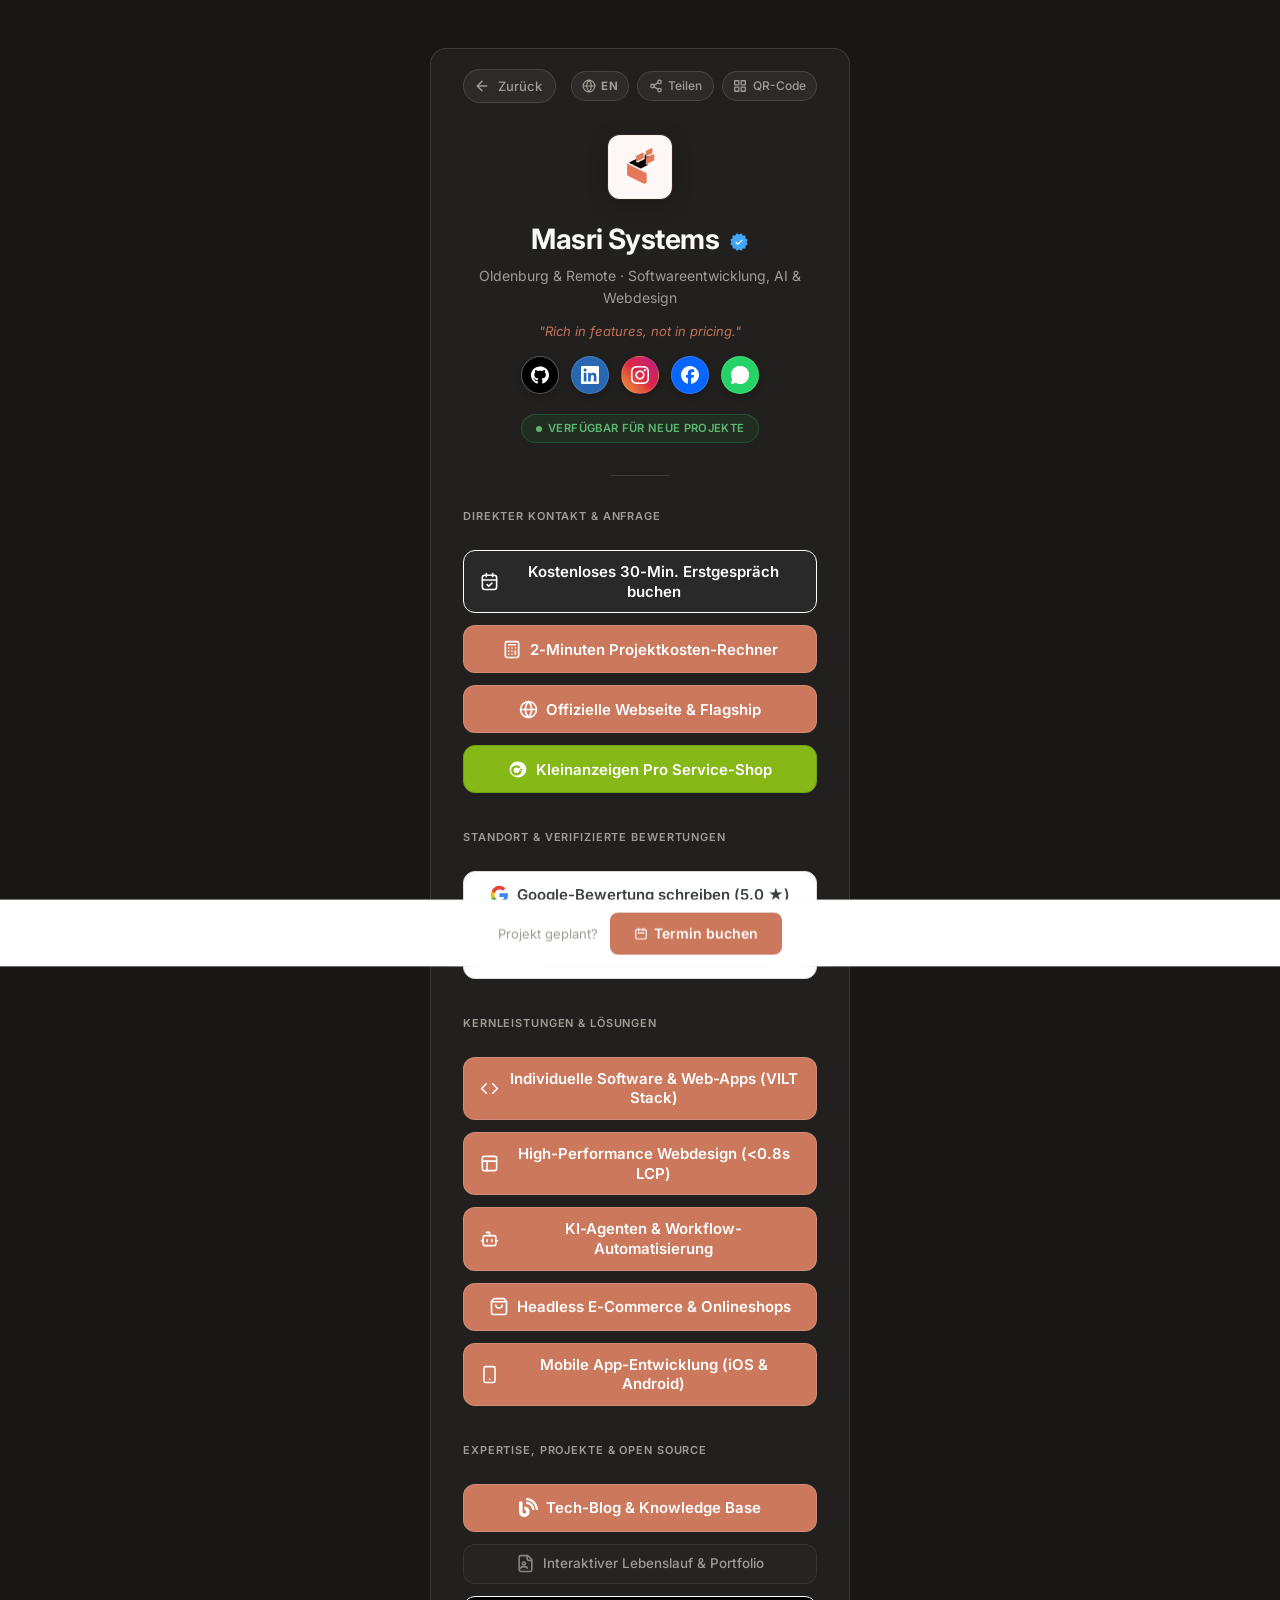
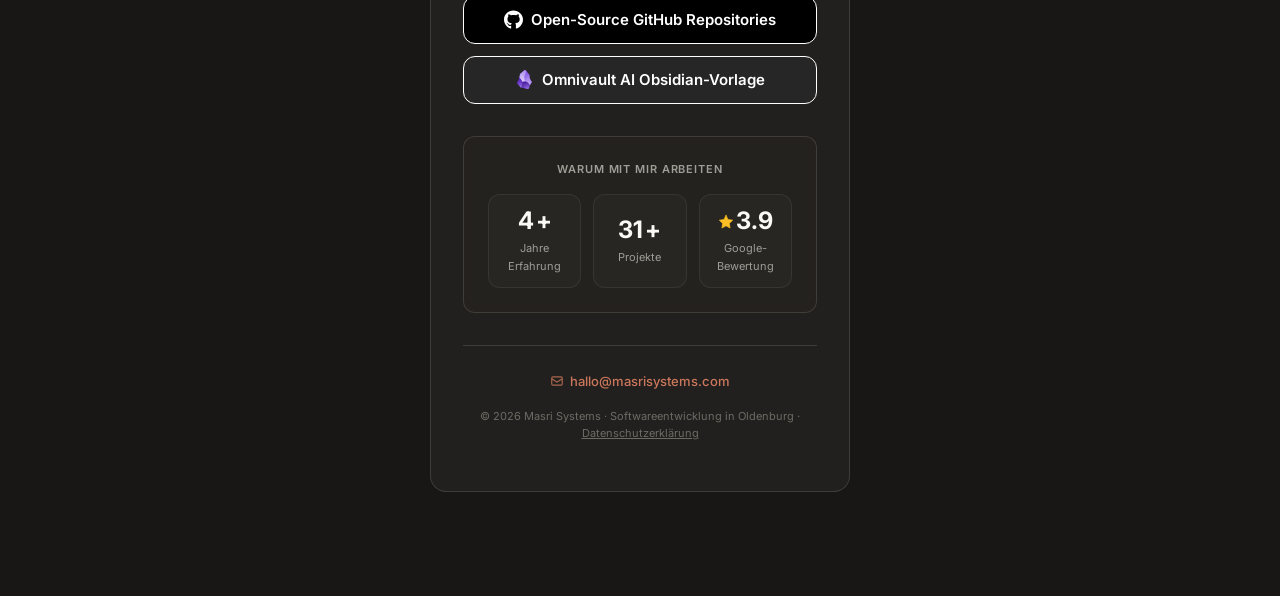
==== hub.html @ f78e0b45 "feat: localize to German for job fair audience with DE/EN toggle and user verified badge" ====
<!doctype html>
<html lang="de">
  <head>
    <!-- Core Meta -->
    <meta charset="utf-8" />
    <meta name="viewport" content="width=device-width, initial-scale=1" />
    <meta name="referrer" content="strict-origin-when-cross-origin" />
    <meta name="format-detection" content="telephone=no" />

    <!-- SEO -->
    <title>Masri Systems — Links Hub | Softwareentwicklung, AI & Webdesign Oldenburg</title>
    <meta
      name="description"
      content="Offizieller Links-Hub von Masri Systems. Softwareentwicklung, Webdesign, AI-Workflows, Google Reviews, Maps-Navigation und Terminbuchung direkt aus Oldenburg."
    />
    <meta
      name="keywords"
      content="Masri Systems, Links Hub, Softwareentwicklung Oldenburg, Webdesign Oldenburg, AI Agenten, VILT Stack, Google Reviews, Termin buchen, Mohamad Masri"
    />
    <meta name="author" content="Mohamad Masri" />
    <meta name="robots" content="index, follow" />
    <link rel="canonical" href="https://links.masrisystems.com/hub.html" />

    <!-- Open Graph / Facebook -->
    <meta property="og:type" content="website" />
    <meta property="og:site_name" content="Masri Systems" />
    <meta property="og:title" content="Masri Systems — Links Hub" />
    <meta
      property="og:description"
      content="Offizieller Links-Hub von Masri Systems. Softwareentwicklung, AI-Workflows, Google Reviews und Terminbuchung."
    />
    <meta property="og:url" content="https://links.masrisystems.com/hub.html" />
    <meta property="og:image" content="https://pub-342a3c651bc946c795585c46f7161a33.r2.dev/images/newLogo/masrisystems-logo-light-512x512-no-bg.png" />
    <meta property="og:locale" content="de_DE" />

    <!-- Twitter Card -->
    <meta name="twitter:card" content="summary" />
    <meta name="twitter:title" content="Masri Systems — Links Hub" />
    <meta
      name="twitter:description"
      content="Offizieller Links-Hub von Masri Systems. Softwareentwicklung, AI & Webdesign."
    />
    <meta name="twitter:image" content="https://pub-342a3c651bc946c795585c46f7161a33.r2.dev/images/newLogo/masrisystems-logo-light-512x512-no-bg.png" />

    <!-- Geo Meta (Local SEO for Oldenburg) -->
    <meta name="geo.region" content="DE-NI" />
    <meta name="geo.placename" content="Oldenburg, Deutschland" />
    <meta name="geo.position" content="53.1400587;8.1880684" />
    <meta name="ICBM" content="53.1400587, 8.1880684" />

    <!-- Favicon — SVG primary (modern browsers), PNG fallback with cache-bust -->
    <link rel="icon" type="image/svg+xml" href="images/masrisystems-logo-light.svg" />
    <link rel="icon" type="image/png" sizes="128x128" href="images/avatar.png?v=4" />
    <link rel="shortcut icon" href="images/avatar.png?v=4" />
    <link rel="apple-touch-icon" href="images/avatar@2x.png?v=4" />

    <!-- Preconnect -->
    <link rel="preconnect" href="https://fonts.bunny.net" crossorigin />
    <link rel="preconnect" href="https://masri.uber.space" crossorigin />

    <!-- Fonts — Inter from bunny.net -->
    <link
      rel="preload"
      as="style"
      href="https://fonts.bunny.net/css?family=inter:400,500,600,700"
    />
    <link href="https://fonts.bunny.net/css?family=inter:400,500,600,700" rel="stylesheet" />

    <!-- Stylesheets -->
    <link rel="stylesheet" href="css/reset.css" />
    <link rel="stylesheet" href="css/style.css?v=17" />
    <link rel="stylesheet" href="css/brands.css?v=4" />

    <!-- FOUC Prevention -->
    <style>
      html {
        background-color: #181715;
      }
    </style>

    <!-- Structured Data — LocalBusiness & Person -->
    <script type="application/ld+json">
      {
        "@context": "https://schema.org",
        "@type": "LocalBusiness",
        "name": "Masri Systems",
        "image": "https://pub-342a3c651bc946c795585c46f7161a33.r2.dev/images/newLogo/masrisystems-logo-light-512x512-no-bg.png",
        "logo": "https://pub-342a3c651bc946c795585c46f7161a33.r2.dev/images/newLogo/masrisystems-logo-light-512x512-no-bg.png",
        "url": "https://links.masrisystems.com/hub.html",
        "telephone": "+4917631579669",
        "email": "hallo@masrisystems.com",
        "priceRange": "€89 - €6.400",
        "address": {
          "@type": "PostalAddress",
          "streetAddress": "Nettelbeckstraße",
          "postalCode": "26131",
          "addressLocality": "Oldenburg",
          "addressRegion": "Niedersachsen",
          "addressCountry": "DE"
        },
        "geo": {
          "@type": "GeoCoordinates",
          "latitude": 53.1400587,
          "longitude": 8.1880684
        },
        "sameAs": [
          "https://masrisystems.com",
          "https://github.com/masrisystems",
          "https://www.linkedin.com/company/masri-systems",
          "https://www.instagram.com/masrisystems/",
          "https://www.facebook.com/profile.php?id=61582289406696",
          "https://www.kleinanzeigen.de/pro/masrisystems",
          "https://g.page/r/CQl3_s6R1DkiEAE/review",
          "https://www.google.com/maps?cid=2466235993670186761"
        ]
      }
    </script>
  </head>

  <body>
    <!-- Skip Link (Accessibility) -->
    <a href="#links" class="skip-link">Skip to links</a>

    <main class="page" id="page" role="main">
      <div class="card" id="card">
        <!-- Top Utility Bar (Back & Actions) -->
        <div class="card-top-bar card-top-bar-hub">
          <a href="./" class="top-bar-back-btn" id="backBtn" aria-label="Zurück zur vorherigen Seite / Go back to previous page">
            <svg width="16" height="16" viewBox="0 0 24 24" fill="none" stroke="currentColor" stroke-width="2.2" stroke-linecap="round" stroke-linejoin="round" aria-hidden="true">
              <line x1="19" y1="12" x2="5" y2="12"></line>
              <polyline points="12 19 5 12 12 5"></polyline>
            </svg>
            <span id="topBarBackText">Zurück</span>
          </a>
          <div class="top-bar-actions">
            <button type="button" class="top-bar-btn lang-toggle-btn" id="langToggle" data-action="toggle-lang" aria-label="Zu Englisch wechseln / Switch to English">
              <svg width="14" height="14" viewBox="0 0 24 24" fill="none" stroke="currentColor" stroke-width="2" stroke-linecap="round" stroke-linejoin="round" aria-hidden="true"><circle cx="12" cy="12" r="10"></circle><line x1="2" y1="12" x2="22" y2="12"></line><path d="M12 2a15.3 15.3 0 0 1 4 10 15.3 15.3 0 0 1-4 10 15.3 15.3 0 0 1-4-10 15.3 15.3 0 0 1 4-10z"></path></svg>
              <span class="lang-indicator" id="langIndicator">EN</span>
            </button>
            <button type="button" class="top-bar-btn" data-action="share-profile" aria-label="Diesen Hub teilen">
              <svg width="14" height="14" viewBox="0 0 24 24" fill="none" stroke="currentColor" stroke-width="2.2" stroke-linecap="round" stroke-linejoin="round" aria-hidden="true"><circle cx="18" cy="5" r="3"></circle><circle cx="6" cy="12" r="3"></circle><circle cx="18" cy="19" r="3"></circle><line x1="8.59" y1="13.51" x2="15.42" y2="17.49"></line><line x1="15.41" y1="6.51" x2="8.59" y2="10.49"></line></svg>
              <span id="topBarShareText">Teilen</span>
            </button>
            <button type="button" class="top-bar-btn" data-action="open-qr-modal" aria-label="QR-Code-Modal öffnen">
              <svg width="14" height="14" viewBox="0 0 24 24" fill="none" stroke="currentColor" stroke-width="2.2" stroke-linecap="round" stroke-linejoin="round" aria-hidden="true"><rect x="3" y="3" width="7" height="7"></rect><rect x="14" y="3" width="7" height="7"></rect><rect x="14" y="14" width="7" height="7"></rect><rect x="3" y="14" width="7" height="7"></rect></svg>
              <span id="topBarQrText">QR-Code</span>
            </button>
          </div>
        </div>

        <header class="profile">
          <a
            href="https://masrisystems.com/"
            target="_blank"
            rel="noopener"
            class="logo"
            aria-label="Visit Masri Systems website"
          >
            <img
              src="images/masrisystems-logo-light.webp"
              alt="Masri Systems Logo"
              width="44"
              height="44"
              loading="eager"
            />
          </a>
          <h1 class="focus-in-expand">
            Masri Systems
            <svg class="verified-icon" width="20" height="20" viewBox="0 0 48 48" aria-label="Verifiziert" role="img">
              <polygon fill="#42a5f5" points="29.62,3 33.053,8.308 39.367,8.624 39.686,14.937 44.997,18.367 42.116,23.995 45,29.62 39.692,33.053 39.376,39.367 33.063,39.686 29.633,44.997 24.005,42.116 18.38,45 14.947,39.692 8.633,39.376 8.314,33.063 3.003,29.633 5.884,24.005 3,18.38 8.308,14.947 8.624,8.633 14.937,8.314 18.367,3.003 23.995,5.884"></polygon>
              <polygon fill="#fff" points="21.396,31.255 14.899,24.76 17.021,22.639 21.428,27.046 30.996,17.772 33.084,19.926"></polygon>
            </svg>
          </h1>
          <p class="subtitle">Oldenburg &amp; Remote · Softwareentwicklung, AI &amp; Webdesign</p>
          <p class="tagline">"Rich in features, not in pricing."</p>

          <div class="social-quick-links" aria-label="Quick Social Links">
            <a href="https://github.com/masrisystems" target="_blank" rel="noopener" class="social-quick-link quick-github" aria-label="GitHub Profile">
              <img src="images/icons/github.svg" alt="GitHub" width="18" height="18" />
            </a>
            <a href="https://www.linkedin.com/company/masri-systems" target="_blank" rel="noopener" class="social-quick-link quick-linkedin" aria-label="LinkedIn Company Page">
              <img src="images/icons/linkedin.svg" alt="LinkedIn" width="18" height="18" />
            </a>
            <a href="https://www.instagram.com/masrisystems/" target="_blank" rel="noopener" class="social-quick-link quick-instagram" aria-label="Instagram Profile">
              <img src="images/icons/instagram.svg" alt="Instagram" width="18" height="18" />
            </a>
            <a href="https://www.facebook.com/profile.php?id=61582289406696" target="_blank" rel="noopener" class="social-quick-link quick-facebook" aria-label="Facebook Page">
              <img src="images/icons/facebook.svg" alt="Facebook" width="18" height="18" />
            </a>
            <a href="https://wa.me/4917631579669" target="_blank" rel="noopener" class="social-quick-link quick-whatsapp" aria-label="WhatsApp Chat">
              <img src="images/icons/whatsapp.svg" alt="WhatsApp" width="18" height="18" />
            </a>
          </div>

          <div class="availability-badge" id="availabilityBadge" aria-label="Verfügbar für neue Projekte">
            <span class="pulse-dot" aria-hidden="true"></span>
            Verfügbar für neue Projekte
          </div>

        </header>

        <hr class="divider" aria-hidden="true" />

        <nav
          class="button-stack"
          id="links"
          role="navigation"
          aria-label="Social and business links"
        >
          <!-- Section 1 -->
          <span class="section-label" aria-hidden="true">High-Impact Conversion</span>
          <a
            class="button button-cal"
            href="https://cal.com/masrisystems-f7j951/30min?duration=30"
            target="_blank"
            rel="noopener"
            role="button"
            aria-label="Book a Free 30-Minute Discovery Call"
          >
            <img class="icon" aria-hidden="true" src="images/icons/calendar.svg" alt="" width="19" height="19" />Book a Free 30-Min Discovery Call
          </a>
          <a
            class="button button-default"
            href="https://masrisystems.com/pricing"
            target="_blank"
            rel="noopener"
            role="button"
            aria-label="Instant Project Cost Estimator"
          >
            <img class="icon" aria-hidden="true" src="images/icons/calculator.svg" alt="" width="19" height="19" />2-Minute Project Cost Estimator
          </a>
          <a
            class="button button-default"
            href="https://masrisystems.com/"
            target="_blank"
            rel="noopener"
            role="button"
            aria-label="Visit Masri Systems Official Website"
          >
            <img class="icon" aria-hidden="true" src="images/icons/globe.svg" alt="" width="19" height="19" />Official Website &amp; Flagship
          </a>
          <a
            class="button button-kleinanzeigen"
            href="https://www.kleinanzeigen.de/pro/masrisystems"
            target="_blank"
            rel="noopener"
            role="button"
            aria-label="Kleinanzeigen Pro Service-Shop"
          >
            <img class="icon" aria-hidden="true" src="images/icons/kleinanzeigen.svg" alt="" width="19" height="19" />Kleinanzeigen Pro Service-Shop
          </a>

          <div class="button-group-separator"></div>

          <!-- Section 2 -->
          <span class="section-label" aria-hidden="true">Local Presence &amp; Verified Reviews</span>
          <a
            class="button button-google"
            href="https://g.page/r/CQl3_s6R1DkiEAE/review"
            target="_blank"
            rel="noopener"
            role="button"
            aria-label="Leave a 5.0 Star Google Review"
          >
            <img class="icon" aria-hidden="true" src="images/icons/google.svg" alt="" width="19" height="19" />Leave a Google Review (5.0)
          </a>
          <a
            class="button button-google"
            href="https://www.google.com/maps?cid=2466235993670186761"
            target="_blank"
            rel="noopener"
            role="button"
            aria-label="Find Masri Systems on Google Maps"
          >
            <img class="icon" aria-hidden="true" src="images/icons/generic-map.svg" alt="" width="19" height="19" />Find Us on Google Maps
          </a>

          <div class="button-group-separator"></div>

          <!-- Section 3 -->
          <span class="section-label" aria-hidden="true">Core Services &amp; Solutions</span>
          <a
            class="button button-default"
            href="https://masrisystems.com/services/software-development"
            target="_blank"
            rel="noopener"
            role="button"
            aria-label="Custom Software & Web Application Development"
          >
            <img class="icon" aria-hidden="true" src="images/icons/code.svg" alt="" width="19" height="19" />Custom Software &amp; Web Apps (VILT)
          </a>
          <a
            class="button button-default"
            href="https://masrisystems.com/services/website-design"
            target="_blank"
            rel="noopener"
            role="button"
            aria-label="Modern High-Performance Webdesign"
          >
            <img class="icon" aria-hidden="true" src="images/icons/layout.svg" alt="" width="19" height="19" />High-Performance Webdesign (&lt;0.8s LCP)
          </a>
          <a
            class="button button-default"
            href="https://masrisystems.com/automation"
            target="_blank"
            rel="noopener"
            role="button"
            aria-label="AI Agents and Workflow Automation"
          >
            <img class="icon" aria-hidden="true" src="images/icons/bot.svg" alt="" width="19" height="19" />AI Agents &amp; Workflow Automation
          </a>
          <a
            class="button button-default"
            href="https://masrisystems.com/services/ecommerce-development"
            target="_blank"
            rel="noopener"
            role="button"
            aria-label="Headless E-Commerce & Online Shops"
          >
            <img class="icon" aria-hidden="true" src="images/icons/shopping-bag.svg" alt="" width="19" height="19" />Headless E-Commerce &amp; Online Stores
          </a>
          <a
            class="button button-default"
            href="https://masrisystems.com/services/mobile-applications"
            target="_blank"
            rel="noopener"
            role="button"
            aria-label="Mobile App Development for iOS and Android"
          >
            <img class="icon" aria-hidden="true" src="images/icons/smartphone.svg" alt="" width="19" height="19" />Mobile App Development (iOS &amp; Android)
          </a>

          <div class="button-group-separator"></div>

          <!-- Section 4 -->
          <span class="section-label" aria-hidden="true">Authority &amp; Engineering Footprint</span>
          <a
            class="button button-default"
            href="https://masrisystems.com/brain"
            target="_blank"
            rel="noopener"
            role="button"
            aria-label="Tech Blog and Knowledge Brain"
          >
            <img class="icon" aria-hidden="true" src="images/icons/blog.svg" alt="" width="19" height="19" />Tech Blog &amp; Brain Vault
          </a>
          <a
            class="button button-resume"
            href="https://resume.masrisystems.com/"
            target="_blank"
            rel="noopener"
            role="button"
            aria-label="Founder Interactive Resume"
          >
            <img class="icon" aria-hidden="true" src="images/icons/resume.svg" alt="" width="19" height="19" />Founder Resume &amp; Portfolio
          </a>
          <a
            class="button button-github"
            href="https://github.com/masrisystems"
            target="_blank"
            rel="noopener"
            role="button"
            aria-label="Open Source Repositories on GitHub"
          >
            <img class="icon" aria-hidden="true" src="images/icons/github.svg" alt="" width="19" height="19" />Open Source GitHub Repositories
          </a>
          <a
            class="button button-obsidian"
            href="https://omnivault.masrisystems.com/"
            target="_blank"
            rel="noopener"
            role="button"
            aria-label="Omnivault AI Obsidian Template"
          >
            <img class="icon" aria-hidden="true" src="images/icons/obsidian.svg" alt="" width="19" height="19" />Omnivault AI Obsidian Template
          </a>
        </nav>

        <section class="trust-section" aria-label="Experience highlights">
          <h2 class="trust-title" id="trustTitle">Warum mit mir arbeiten</h2>
          <div class="trust-stats">
            <a href="https://resume.masrisystems.com/" target="_blank" rel="noopener" class="trust-stat" aria-label="5+ Jahre Erfahrung — View Resume">
              <span class="stat-value"><span class="counter" data-target="5">5</span>+</span>
              <span class="stat-label" id="statYearsLabel">Jahre Erfahrung</span>
            </a>
            <a href="https://masrisystems.com/brain/projects/" target="_blank" rel="noopener" class="trust-stat" aria-label="40+ Projekte — View Projects">
              <span class="stat-value"><span class="counter" data-target="40">40</span>+</span>
              <span class="stat-label" id="statProjectsLabel">Projekte</span>
            </a>
            <a href="https://g.page/r/CQl3_s6R1DkiEAE/review" target="_blank" rel="noopener" class="trust-stat" aria-label="Google Rating 5.0 — Leave a Review on Google Maps">
              <span class="stat-value">
                <svg class="star-icon" width="16" height="16" viewBox="0 0 24 24" fill="#fbbf24" stroke="#fbbf24" stroke-width="1" stroke-linecap="round" stroke-linejoin="round" aria-hidden="true"><polygon points="12 2 15.09 8.26 22 9.27 17 14.14 18.18 21.02 12 17.77 5.82 21.02 7 14.14 2 9.27 8.91 8.26 12 2"></polygon></svg>
                <span class="counter" data-target="5.0" data-decimals="1">5.0</span>
              </span>
              <span class="stat-label" id="statRatingLabel">Google-Bewertung</span>
            </a>
          </div>
        </section>

        <footer class="footer" role="contentinfo">
          <a
            href="mailto:hallo@masrisystems.com"
            class="email-link"
            aria-label="Send email to hallo@masrisystems.com"
          >
            <svg
              class="email-icon"
              fill="none"
              stroke="currentColor"
              viewBox="0 0 24 24"
              xmlns="http://www.w3.org/2000/svg"
              aria-hidden="true"
            >
              <path
                stroke-linecap="round"
                stroke-linejoin="round"
                stroke-width="2"
                d="M3 8l7.89 5.26a2 2 0 002.22 0L21 8M5 19h14a2 2 0 002-2V7a2 2 0 00-2-2H5a2 2 0 00-2 2v10a2 2 0 002 2z"
              />
            </svg>
            hallo@masrisystems.com
          </a>
          <p class="copyright" id="footerCopyright">
            © 2026 Masri Systems · Softwareentwicklung in Oldenburg ·
            <a href="https://masrisystems.com/privacy-policy" target="_blank" rel="noopener" style="color: inherit; text-decoration: underline"
              >Datenschutzerklärung</a
            >
          </p>
        </footer>
      </div>
    </main>

    <!-- Sticky CTA Bar -->
    <div class="sticky-cta" id="stickyCta" role="complementary" aria-label="Quick actions">
      <span class="sticky-cta-text" id="stickyCtaText">Projekt geplant?</span>
      <a
        href="https://cal.com/masrisystems-f7j951/30min?duration=30"
        target="_blank"
        rel="noopener"
        class="sticky-cta-button heartbeat"
        id="stickyCtaBtn"
      >
        <svg
          width="14"
          height="14"
          fill="none"
          stroke="currentColor"
          viewBox="0 0 24 24"
          aria-hidden="true"
        >
          <path
            stroke-linecap="round"
            stroke-linejoin="round"
            stroke-width="2"
            d="M8 7V3m8 4V3m-9 8h10M5 21h14a2 2 0 002-2V7a2 2 0 00-2-2H5a2 2 0 00-2 2v12a2 2 0 002 2z"
          />
        </svg>
        <span id="stickyCtaBtnText">Termin buchen</span>
      </a>
    </div>

    <!-- Toast Notification -->
    <div class="share-toast" id="shareToast" role="status" aria-live="polite"></div>

    <!-- QR Full-screen Modal Backdrop -->
    <div class="qr-modal-backdrop" id="qrModalBackdrop" role="dialog" aria-modal="true" aria-labelledby="qrModalTitle" tabindex="-1">
      <div class="qr-modal">
        <button type="button" class="qr-modal-close" data-action="close-qr-modal" id="qrModalCloseBtn" aria-label="QR-Modal schließen">
          <svg width="18" height="18" viewBox="0 0 24 24" fill="none" stroke="currentColor" stroke-width="2.2" stroke-linecap="round" stroke-linejoin="round" aria-hidden="true">
            <line x1="18" y1="6" x2="6" y2="18"></line><line x1="6" y1="6" x2="18" y2="18"></line>
          </svg>
        </button>
        <h2 class="qr-modal-title" id="qrModalTitle">Scannen zum Vernetzen</h2>
        <p class="qr-modal-subtitle" id="qrModalSubtitle">Kamera auf den QR-Code richten, um Masri Systems Hub direkt zu öffnen</p>
        <div class="qr-modal-frame">
          <img src="images/qr-code-hub.png?v=3" alt="Masri Systems Hub QR Code" width="220" height="220" />
        </div>
        <div class="qr-modal-actions">
          <button type="button" class="button-action button-share-main" data-action="share-profile" aria-label="Share via native share sheet">
            <svg class="action-icon" width="16" height="16" viewBox="0 0 24 24" fill="none" stroke="currentColor" stroke-width="2.2" stroke-linecap="round" stroke-linejoin="round" aria-hidden="true">
              <circle cx="18" cy="5" r="3"></circle><circle cx="6" cy="12" r="3"></circle><circle cx="18" cy="19" r="3"></circle><line x1="8.59" y1="13.51" x2="15.42" y2="17.49"></line><line x1="15.41" y1="6.51" x2="8.59" y2="10.49"></line>
            </svg>
            <span id="qrShareMainText">Teilen via AirDrop, Quick Share, WhatsApp...</span>
          </button>
          <a href="images/qr-code-hub.png" download="masrisystems-hub-qr.png" class="button-action button-qr-expand" aria-label="Download QR code image">
            <svg class="action-icon" width="16" height="16" viewBox="0 0 24 24" fill="none" stroke="currentColor" stroke-width="2.2" stroke-linecap="round" stroke-linejoin="round" aria-hidden="true">
              <path d="M21 15v4a2 2 0 0 1-2 2H5a2 2 0 0 1-2-2v-4"></path><polyline points="7 10 12 15 17 10"></polyline><line x1="12" y1="15" x2="12" y2="3"></line>
            </svg>
            <span id="qrDownloadText">QR-Code herunterladen</span>
          </a>
          <button type="button" class="button-action button-qr-expand" data-action="copy-link" aria-label="Copy page link to clipboard">
            <svg class="action-icon" width="16" height="16" viewBox="0 0 24 24" fill="none" stroke="currentColor" stroke-width="2.2" stroke-linecap="round" stroke-linejoin="round" aria-hidden="true">
              <rect x="9" y="9" width="13" height="13" rx="2" ry="2"></rect><path d="M5 15H4a2 2 0 0 1-2-2V4a2 2 0 0 1 2-2h9a2 2 0 0 1 2 2v1"></path>
            </svg>
            <span id="qrCopyLinkText">Link kopieren</span>
          </button>
        </div>
      </div>
    </div>

    <script>
      const I18N = {
        de: {
          langCode: "de",
          nextLang: "en",
          back: "Zurück",
          backAria: "Zurück zur vorherigen Seite / Go back to previous page",
          toggleLabel: "Zu Englisch wechseln / Switch to English",
          toggleText: "EN",
          share: "Teilen",
          shareProfileAria: "Diesen Hub teilen",
          qrCode: "QR-Code",
          qrModalAria: "QR-Code-Modal öffnen",
          verified: "Verifiziert",
          available: "Verfügbar für neue Projekte",
          whyWork: "Warum mit mir arbeiten",
          yearsExp: "Jahre Erfahrung",
          projects: "Projekte",
          googleRating: "Google-Bewertung",
          softwareInOldenburg: "Softwareentwicklung in Oldenburg",
          privacyPolicy: "Datenschutzerklärung",
          stickyText: "Projekt geplant?",
          stickyBtn: "Termin buchen",
          qrModalCloseAria: "QR-Modal schließen",
          qrModalTitle: "Scannen zum Vernetzen",
          qrModalSubtitle: "Kamera auf den QR-Code richten, um Masri Systems Hub direkt zu öffnen",
          qrShareMain: "Teilen via AirDrop, Quick Share, WhatsApp...",
          qrDownload: "QR-Code herunterladen",
          qrCopyLink: "Link kopieren",
          linkCopied: "Link in die Zwischenablage kopiert!",
          shareTitle: "Masri Systems — Links Hub",
          shareText: "Masri Systems — Links Hub | Softwareentwicklung, AI & Webdesign Oldenburg:\n"
        },
        en: {
          langCode: "en",
          nextLang: "de",
          back: "Back",
          backAria: "Go back to previous page",
          toggleLabel: "Auf Deutsch umschalten / Switch to German",
          toggleText: "DE",
          share: "Share",
          shareProfileAria: "Share this hub page",
          qrCode: "QR Code",
          qrModalAria: "Open QR code modal",
          verified: "Verified",
          available: "Available for Projects",
          whyWork: "Why work with me",
          yearsExp: "Years Experience",
          projects: "Projects",
          googleRating: "Google Rating",
          softwareInOldenburg: "Software engineering in Oldenburg",
          privacyPolicy: "Privacy Policy",
          stickyText: "Let's work together",
          stickyBtn: "Book a Call",
          qrModalCloseAria: "Close QR modal",
          qrModalTitle: "Scan to Connect",
          qrModalSubtitle: "Point your phone camera to open Masri Systems Hub instantly",
          qrShareMain: "Share via AirDrop, Quick Share, WhatsApp...",
          qrDownload: "Save QR Image",
          qrCopyLink: "Copy Link",
          linkCopied: "Link copied to clipboard!",
          shareTitle: "Masri Systems — Links Hub",
          shareText: "Masri Systems — Links Hub | Software development, AI & Web design Oldenburg:\n"
        }
      }

      function getInitialLanguage() {
        const urlParam = new URLSearchParams(window.location.search).get("lang")
        if (urlParam === "en" || urlParam === "de") {
          return urlParam
        }
        try {
          const stored = localStorage.getItem("links_lang")
          if (stored === "en" || stored === "de") {
            return stored
          }
        } catch (e) {}
        return "de" // Default German for German job fair & local audience
      }

      let currentLang = getInitialLanguage()
      let cachedProfile = null

      function updateStaticTexts() {
        const t = I18N[currentLang] || I18N.de
        document.documentElement.lang = currentLang

        const backText = document.getElementById("topBarBackText")
        if (backText) backText.textContent = t.back

        const backBtn = document.getElementById("backBtn")
        if (backBtn) {
          backBtn.setAttribute("aria-label", t.backAria)
          backBtn.setAttribute("href", currentLang === "en" ? "./?lang=en" : "./")
        }

        const langIndicator = document.getElementById("langIndicator")
        if (langIndicator) langIndicator.textContent = t.toggleText

        const langToggle = document.getElementById("langToggle")
        if (langToggle) langToggle.setAttribute("aria-label", t.toggleLabel)

        const topBarShare = document.getElementById("topBarShareText")
        if (topBarShare) topBarShare.textContent = t.share

        const topBarQr = document.getElementById("topBarQrText")
        if (topBarQr) topBarQr.textContent = t.qrCode

        const availabilityBadge = document.getElementById("availabilityBadge")
        if (availabilityBadge) {
          availabilityBadge.innerHTML = `<span class="pulse-dot" aria-hidden="true"></span>${t.available}`
          availabilityBadge.setAttribute("aria-label", t.available)
        }

        const trustTitle = document.getElementById("trustTitle")
        if (trustTitle) trustTitle.textContent = t.whyWork

        const statYearsLabel = document.getElementById("statYearsLabel")
        if (statYearsLabel) statYearsLabel.textContent = t.yearsExp

        const statProjectsLabel = document.getElementById("statProjectsLabel")
        if (statProjectsLabel) statProjectsLabel.textContent = t.projects

        const statRatingLabel = document.getElementById("statRatingLabel")
        if (statRatingLabel) statRatingLabel.textContent = t.googleRating

        const stickyText = document.getElementById("stickyCtaText")
        if (stickyText) stickyText.textContent = t.stickyText

        const stickyBtnText = document.getElementById("stickyCtaBtnText")
        if (stickyBtnText) stickyBtnText.textContent = t.stickyBtn

        const qrCloseBtn = document.getElementById("qrModalCloseBtn")
        if (qrCloseBtn) qrCloseBtn.setAttribute("aria-label", t.qrModalCloseAria)

        const qrTitle = document.getElementById("qrModalTitle")
        if (qrTitle) qrTitle.textContent = t.qrModalTitle

        const qrSubtitle = document.getElementById("qrModalSubtitle")
        if (qrSubtitle) qrSubtitle.textContent = t.qrModalSubtitle

        const qrShareMain = document.getElementById("qrShareMainText")
        if (qrShareMain) qrShareMain.textContent = t.qrShareMain

        const qrDownload = document.getElementById("qrDownloadText")
        if (qrDownload) qrDownload.textContent = t.qrDownload

        const qrCopyLink = document.getElementById("qrCopyLinkText")
        if (qrCopyLink) qrCopyLink.textContent = t.qrCopyLink
      }

      function toggleLanguage() {
        currentLang = currentLang === "de" ? "en" : "de"
        try {
          localStorage.setItem("links_lang", currentLang)
          const url = new URL(window.location.href)
          url.searchParams.set("lang", currentLang)
          window.history.replaceState({}, "", url.toString())
        } catch (e) {}

        updateStaticTexts()
        if (cachedProfile) {
          render(cachedProfile)
        }
      }

      function render(profile) {
        cachedProfile = profile
        const t = I18N[currentLang] || I18N.de
        updateStaticTexts()

        // Set background image
        if (profile.company && profile.company.background_url) {
          document.body.style.backgroundImage = `url('${profile.company.background_url}')`
        }

        // Quick Socials
        let quickSocialsHtml = ""
        if (profile.quick_socials && Array.isArray(profile.quick_socials)) {
          quickSocialsHtml = `<div class="social-quick-links" aria-label="Quick Social Links">`
          profile.quick_socials.forEach((social) => {
            quickSocialsHtml += `
              <a href="${social.link}" target="_blank" rel="noopener" class="social-quick-link ${social.class || ''}" aria-label="${social.aria_label}">
                <img src="${social.logo}" alt="${social.name}" width="18" height="18" />
              </a>
            `
          })
          quickSocialsHtml += `</div>`
        }

        // Generate buttons dynamic HTML
        let delay = 0.05
        let buttonsHtml = ""
        if (profile.sections && Array.isArray(profile.sections)) {
          profile.sections.forEach((section, sIndex) => {
            if (sIndex > 0) {
              buttonsHtml += `<div class="button-group-separator"></div>`
            }
            const sectionLabel = section["label_" + currentLang] || section.label
            buttonsHtml += `<span class="section-label" aria-hidden="true">${sectionLabel}</span>`

            if (section.buttons && Array.isArray(section.buttons)) {
              section.buttons.forEach((btn) => {
                if (btn.active !== false) {
                  const btnName = btn["name_" + currentLang] || btn.name
                  const btnAria = btn["aria_label_" + currentLang] || btn.aria_label || btnName
                  buttonsHtml += `
                    <a class="button ${btn.class}" href="${btn.link}" target="_blank" rel="noopener" role="button" style="animation-delay: ${delay.toFixed(2)}s" aria-label="${btnAria}">
                      <img class="icon" aria-hidden="true" src="${btn.logo}" alt="" width="19" height="19">${btnName}
                    </a>
                  `
                  delay += 0.04
                }
              })
            }
          })
        }

        const companyName = profile.company?.name || "Masri Systems"
        const logoUrl = profile.company?.logo_url || "images/masrisystems-logo-light.webp"
        const locationText = profile.company?.location || "Oldenburg & Remote · Softwareentwicklung, AI & Webdesign"
        const taglineText = profile.company?.tagline ? `<p class="tagline">"${profile.company.tagline}"</p>` : ""
        const contactEmail = profile.contact?.email || "hallo@masrisystems.com"
        const backHref = currentLang === "en" ? "./?lang=en" : "./"

        document.getElementById("card").innerHTML = `
            <!-- Top Utility Bar (Back & Actions) -->
            <div class="card-top-bar card-top-bar-hub">
              <a href="${backHref}" class="top-bar-back-btn" id="backBtn" aria-label="${t.backAria}">
                <svg width="16" height="16" viewBox="0 0 24 24" fill="none" stroke="currentColor" stroke-width="2.2" stroke-linecap="round" stroke-linejoin="round" aria-hidden="true">
                  <line x1="19" y1="12" x2="5" y2="12"></line>
                  <polyline points="12 19 5 12 12 5"></polyline>
                </svg>
                <span id="topBarBackText">${t.back}</span>
              </a>
              <div class="top-bar-actions">
                <button type="button" class="top-bar-btn lang-toggle-btn" id="langToggle" data-action="toggle-lang" aria-label="${t.toggleLabel}">
                  <svg width="14" height="14" viewBox="0 0 24 24" fill="none" stroke="currentColor" stroke-width="2" stroke-linecap="round" stroke-linejoin="round" aria-hidden="true"><circle cx="12" cy="12" r="10"></circle><line x1="2" y1="12" x2="22" y2="12"></line><path d="M12 2a15.3 15.3 0 0 1 4 10 15.3 15.3 0 0 1-4 10 15.3 15.3 0 0 1-4-10 15.3 15.3 0 0 1 4-10z"></path></svg>
                  <span class="lang-indicator" id="langIndicator">${t.toggleText}</span>
                </button>
                <button type="button" class="top-bar-btn" data-action="share-profile" aria-label="${t.shareProfileAria}">
                  <svg width="14" height="14" viewBox="0 0 24 24" fill="none" stroke="currentColor" stroke-width="2.2" stroke-linecap="round" stroke-linejoin="round" aria-hidden="true"><circle cx="18" cy="5" r="3"></circle><circle cx="6" cy="12" r="3"></circle><circle cx="18" cy="19" r="3"></circle><line x1="8.59" y1="13.51" x2="15.42" y2="17.49"></line><line x1="15.41" y1="6.51" x2="8.59" y2="10.49"></line></svg>
                  <span id="topBarShareText">${t.share}</span>
                </button>
                <button type="button" class="top-bar-btn" data-action="open-qr-modal" aria-label="${t.qrModalAria}">
                  <svg width="14" height="14" viewBox="0 0 24 24" fill="none" stroke="currentColor" stroke-width="2.2" stroke-linecap="round" stroke-linejoin="round" aria-hidden="true"><rect x="3" y="3" width="7" height="7"></rect><rect x="14" y="3" width="7" height="7"></rect><rect x="14" y="14" width="7" height="7"></rect><rect x="3" y="14" width="7" height="7"></rect></svg>
                  <span id="topBarQrText">${t.qrCode}</span>
                </button>
              </div>
            </div>

            <header class="profile">
                <a href="https://masrisystems.com/" target="_blank" rel="noopener" class="logo" aria-label="Visit ${companyName} website">
                    <img src="${logoUrl}" alt="${companyName} Logo" width="44" height="44" loading="eager">
                </a>
                <h1 class="focus-in-expand">
                  ${companyName}
                  <svg class="verified-icon" width="20" height="20" viewBox="0 0 48 48" aria-label="${t.verified}" role="img">
                    <polygon fill="#42a5f5" points="29.62,3 33.053,8.308 39.367,8.624 39.686,14.937 44.997,18.367 42.116,23.995 45,29.62 39.692,33.053 39.376,39.367 33.063,39.686 29.633,44.997 24.005,42.116 18.38,45 14.947,39.692 8.633,39.376 8.314,33.063 3.003,29.633 5.884,24.005 3,18.38 8.308,14.947 8.624,8.633 14.937,8.314 18.367,3.003 23.995,5.884"></polygon>
                    <polygon fill="#fff" points="21.396,31.255 14.899,24.76 17.021,22.639 21.428,27.046 30.996,17.772 33.084,19.926"></polygon>
                  </svg>
                </h1>
                <p class="subtitle">${locationText}</p>
                ${taglineText}
                ${quickSocialsHtml}
                <div class="availability-badge" id="availabilityBadge" aria-label="${t.available}">
                    <span class="pulse-dot" aria-hidden="true"></span>
                    ${t.available}
                </div>
            </header>

            <hr class="divider" aria-hidden="true">

            <nav class="button-stack" id="links" role="navigation" aria-label="Social and business links">
                ${buttonsHtml}
            </nav>

            <section class="trust-section" aria-label="Experience highlights">
                <h2 class="trust-title" id="trustTitle">${t.whyWork}</h2>
                <div class="trust-stats">
                    <a href="https://resume.masrisystems.com/" target="_blank" rel="noopener" class="trust-stat" aria-label="5+ ${t.yearsExp} — View Resume">
                        <span class="stat-value"><span class="counter" data-target="5">5</span>+</span>
                        <span class="stat-label" id="statYearsLabel">${t.yearsExp}</span>
                    </a>
                    <a href="https://masrisystems.com/brain/projects/" target="_blank" rel="noopener" class="trust-stat" aria-label="40+ ${t.projects} — View Projects">
                        <span class="stat-value"><span class="counter" data-target="40">40</span>+</span>
                        <span class="stat-label" id="statProjectsLabel">${t.projects}</span>
                    </a>
                    <a href="https://g.page/r/CQl3_s6R1DkiEAE/review" target="_blank" rel="noopener" class="trust-stat" aria-label="Google Rating 5.0 — Leave a Review on Google Maps">
                        <span class="stat-value">
                          <svg class="star-icon" width="16" height="16" viewBox="0 0 24 24" fill="#fbbf24" stroke="#fbbf24" stroke-width="1" stroke-linecap="round" stroke-linejoin="round" aria-hidden="true"><polygon points="12 2 15.09 8.26 22 9.27 17 14.14 18.18 21.02 12 17.77 5.82 21.02 7 14.14 2 9.27 8.91 8.26 12 2"></polygon></svg>
                          <span class="counter" data-target="5.0" data-decimals="1">5.0</span>
                        </span>
                        <span class="stat-label" id="statRatingLabel">${t.googleRating}</span>
                    </a>
                </div>
            </section>

            <footer class="footer" role="contentinfo">
                <a href="mailto:${contactEmail}" class="email-link" aria-label="Send email to ${contactEmail}">
                    <svg class="email-icon" fill="none" stroke="currentColor" viewBox="0 0 24 24" xmlns="http://www.w3.org/2000/svg" aria-hidden="true">
                        <path stroke-linecap="round" stroke-linejoin="round" stroke-width="2" d="M3 8l7.89 5.26a2 2 0 002.22 0L21 8M5 19h14a2 2 0 002-2V7a2 2 0 00-2-2H5a2 2 0 00-2 2v10a2 2 0 002 2z"/>
                    </svg>
                    ${contactEmail}
                </a>
                <p class="copyright" id="footerCopyright">
                    © ${new Date().getFullYear()} ${companyName} · ${t.softwareInOldenburg} · <a href="https://masrisystems.com/privacy-policy" target="_blank" rel="noopener" style="color: inherit; text-decoration: underline;">${t.privacyPolicy}</a>
                </p>
            </footer>
        `

        initCounters()
      }

      function initCounters() {
        const counters = document.querySelectorAll(".counter")
        if (!counters.length) return

        const observer = new IntersectionObserver(
          (entries, obs) => {
            entries.forEach((entry) => {
              if (entry.isIntersecting) {
                const counter = entry.target
                const target = parseFloat(counter.getAttribute("data-target"))
                const decimals = parseInt(counter.getAttribute("data-decimals")) || 0
                const duration = 1200
                const startTime = performance.now()

                const updateCount = (currentTime) => {
                  const elapsed = currentTime - startTime
                  const progress = Math.min(elapsed / duration, 1)
                  const easeProgress = 1 - Math.pow(1 - progress, 3)
                  const currentVal = easeProgress * target

                  counter.innerText = currentVal.toFixed(decimals)

                  if (progress < 1) {
                    requestAnimationFrame(updateCount)
                  } else {
                    counter.innerText = target.toFixed(decimals)
                  }
                }

                requestAnimationFrame(updateCount)
                obs.unobserve(counter)
              }
            })
          },
          { threshold: 0.2 },
        )

        counters.forEach((counter) => observer.observe(counter))
      }

      function initStickyCta() {
        const cta = document.getElementById("stickyCta")
        if (!cta) return

        let ticking = false
        window.addEventListener(
          "scroll",
          function () {
            if (!ticking) {
              window.requestAnimationFrame(function () {
                if (window.scrollY > 300) {
                  cta.classList.add("visible")
                } else {
                  cta.classList.remove("visible")
                }
                ticking = false
              })
              ticking = true
            }
          },
          { passive: true },
        )
      }

      // Back button navigation (navigates back cleanly, with reliable fallback to ./)
      document.addEventListener("click", (e) => {
        const backBtn = e.target.closest("#backBtn")
        if (backBtn) {
          e.preventDefault()
          const targetUrl = currentLang === "en" ? "./?lang=en" : "./"
          const isInternal = document.referrer && (document.referrer.includes(window.location.host) || document.referrer.includes("masrisystems"))
          if (window.history.length > 1 && isInternal) {
            window.history.back()
            setTimeout(() => {
              window.location.href = targetUrl
            }, 200)
          } else {
            window.location.href = targetUrl
          }
        }
      })

      // Toast notification helper
      function showToast(message) {
        const toast = document.getElementById("shareToast")
        if (!toast) return
        toast.innerHTML = `
          <svg width="16" height="16" viewBox="0 0 24 24" fill="none" stroke="#5db872" stroke-width="2.5" stroke-linecap="round" stroke-linejoin="round" aria-hidden="true">
            <polyline points="20 6 9 17 4 12"></polyline>
          </svg>
          <span>${message}</span>
        `
        toast.classList.add("show")
        clearTimeout(window.__toastTimeout)
        window.__toastTimeout = setTimeout(() => {
          toast.classList.remove("show")
        }, 2800)
      }

      // Copy link to clipboard
      async function copyLinkToClipboard() {
        const url = window.location.href.split("#")[0]
        const t = I18N[currentLang] || I18N.de
        try {
          if (navigator.clipboard && window.isSecureContext) {
            await navigator.clipboard.writeText(url)
          } else {
            const input = document.createElement("textarea")
            input.value = url
            input.style.position = "fixed"
            input.style.opacity = "0"
            document.body.appendChild(input)
            input.select()
            document.execCommand("copy")
            document.body.removeChild(input)
          }
          showToast(t.linkCopied)
        } catch (err) {
          window.prompt("Copy this link:", url)
        }
      }

      // Native share with file support
      async function shareProfile() {
        const t = I18N[currentLang] || I18N.de
        const shareTitle = t.shareTitle
        const shareText = t.shareText + window.location.href
        const shareUrl = window.location.href.split("#")[0]
        const qrImagePath = "images/qr-code-hub.png?v=3"

        let fileToShare = null
        try {
          const res = await fetch(qrImagePath)
          if (res.ok) {
            const blob = await res.blob()
            fileToShare = new File([blob], "masrisystems-hub-qr.png", { type: "image/png" })
          }
        } catch (e) {
          console.warn("Could not prepare QR image file for sharing:", e)
        }

        if (fileToShare && navigator.canShare && navigator.canShare({ files: [fileToShare] })) {
          try {
            await navigator.share({
              files: [fileToShare],
              title: shareTitle,
              text: shareText
            })
            return
          } catch (err) {
            if (err.name === "AbortError") return
            console.warn("File share failed, attempting URL share:", err)
          }
        }

        if (navigator.share) {
          try {
            await navigator.share({
              title: shareTitle,
              text: shareText,
              url: shareUrl
            })
            return
          } catch (err) {
            if (err.name === "AbortError") return
            console.warn("Standard share failed, falling back to clipboard:", err)
          }
        }

        await copyLinkToClipboard()
      }

      // QR Modal Controls
      function openQrModal() {
        const modal = document.getElementById("qrModalBackdrop")
        if (modal) {
          modal.classList.add("active")
          document.body.style.overflow = "hidden"
        }
      }

      function closeQrModal() {
        const modal = document.getElementById("qrModalBackdrop")
        if (modal) {
          modal.classList.remove("active")
          document.body.style.overflow = ""
        }
      }

      // Event Delegation for all share, modal, and language actions
      document.addEventListener("click", (e) => {
        const toggleLangBtn = e.target.closest('[data-action="toggle-lang"]')
        if (toggleLangBtn) {
          e.preventDefault()
          toggleLanguage()
          return
        }

        const shareBtn = e.target.closest('[data-action="share-profile"]')
        if (shareBtn) {
          e.preventDefault()
          shareProfile()
          return
        }

        const openQrBtn = e.target.closest('[data-action="open-qr-modal"]')
        if (openQrBtn) {
          e.preventDefault()
          openQrModal()
          return
        }

        const closeQrBtn = e.target.closest('[data-action="close-qr-modal"]')
        if (closeQrBtn) {
          e.preventDefault()
          closeQrModal()
          return
        }

        const copyLinkBtn = e.target.closest('[data-action="copy-link"]')
        if (copyLinkBtn) {
          e.preventDefault()
          copyLinkToClipboard()
          return
        }

        if (e.target.classList && e.target.classList.contains("qr-modal-backdrop")) {
          closeQrModal()
          return
        }
      })

      document.addEventListener("keydown", (e) => {
        if (e.key === "Escape") {
          closeQrModal()
        }
      })

      async function init() {
        try {
          const res = await fetch("./hub.json")
          if (!res.ok) throw new Error("Could not load hub.json")
          const profile = await res.json()
          render(profile)
        } catch (err) {
          console.error(err)
        }
        initStickyCta()
      }

      init()
    </script>
  </body>
</html>
---- css/style.css ----
/*
 * Masri Systems — Links Page
 * Design system derived from rechnung_vorlage.html
 * Glassmorphism · Inter · Dark background
 * v2.0 — Production-ready with FOUC prevention, accessibility, CRO enhancements
 */

/* ── Custom Properties (Derived from masrisystems-app app.css) ── */
:root {
  /* Colors — Warm Dark & Terracotta Claude Palette */
  --color-primary:             #cc785c;
  --color-primary-active:      #a9583e;
  --color-primary-disabled:    #e6dfd8;
  --color-text:                #faf9f5;
  --color-text-muted:          #a09d96;
  --color-bg:                  #181715;
  --color-bg-light:            #fdf8f5;
  --color-surface:             #252320;
  --color-border:              rgba(230, 223, 216, 0.14);
  --color-accent:              #cc785c;
  --color-accent-hover:        #a9583e;
  --color-success:             #5db872;
  --color-warning:             #d4a017;
  --color-destructive:         #c64545;

  /* Glass card & surface */
  --glass-bg:                  rgba(37, 35, 32, 0.85);
  --glass-border:              rgba(230, 223, 216, 0.14);
  --glass-blur:                20px;

  /* Typography */
  --font-sans: 'Inter', 'Instrument Sans', ui-sans-serif, system-ui, -apple-system, sans-serif;

  /* Spacing */
  --spacing-xs:  0.5rem;
  --spacing-sm:  0.75rem;
  --spacing-md:  1rem;
  --spacing-lg:  1.5rem;
  --spacing-xl:  2rem;
  --spacing-2xl: 3rem;

  /* Radius */
  --radius-sm:   0.5rem;
  --radius-md:   0.75rem;
  --radius-lg:   1rem;
  --radius-full: 9999px;
}

/* ── FOUC Prevention ────────────────────────────── */
html {
  background-color: #181715;
}

/* ── Base ───────────────────────────────────────── */
body {
  margin: 0;
  padding: 0;
  font-family: var(--font-sans);
  font-size: 1rem;
  font-weight: 400;
  line-height: 1.6;
  color: var(--color-text);
  background-color: var(--color-bg);
  background-image: 
    radial-gradient(ellipse 80% 80% at 50% -20%, rgba(204, 120, 92, 0.15), rgba(24, 23, 21, 0)),
    radial-gradient(ellipse 60% 60% at 50% 120%, rgba(37, 35, 32, 0.8), rgba(24, 23, 21, 0));
  background-attachment: fixed;
  min-height: 100vh;
  -webkit-font-smoothing: antialiased;
  -moz-osx-font-smoothing: grayscale;
}

/* ── Page Layout ────────────────────────────────── */
.page {
  display: flex;
  flex-direction: column;
  align-items: center;
  justify-content: flex-start;
  min-height: 100vh;
  padding: var(--spacing-2xl) var(--spacing-md) 6.5rem;
}

/* ── Glass Card ─────────────────────────────────── */
.card {
  width: 100%;
  max-width: 420px;
  background: var(--glass-bg);
  border: 1px solid var(--glass-border);
  border-radius: var(--radius-lg);
  backdrop-filter: blur(var(--glass-blur));
  -webkit-backdrop-filter: blur(var(--glass-blur));
  padding: 1.25rem var(--spacing-xl) var(--spacing-2xl);
  text-align: center;
  animation: cardFadeIn 0.6s ease-out;
}

@keyframes cardFadeIn {
  from { opacity: 0; transform: translateY(20px); }
  to   { opacity: 1; transform: translateY(0); }
}

/* ── Header / Profile ──────────────────────────── */
.profile {
  margin-bottom: var(--spacing-xl);
}

.logo {
  width: 64px;
  height: 64px;
  margin: 0 auto var(--spacing-lg);
  display: flex;
  align-items: center;
  justify-content: center;
  border-radius: var(--radius-md);
  background: var(--color-bg-light, #fdf8f5);
  border: 1px solid rgba(230, 223, 216, 0.4);
  box-shadow: 0 4px 20px rgba(0, 0, 0, 0.25), 0 0 0 1px rgba(204, 120, 92, 0.15);
  padding: 10px;
  animation: logoFloat 4s ease-in-out infinite;
  transition: transform 0.3s ease, box-shadow 0.3s ease;
}

@keyframes logoFloat {
  0%, 100% { transform: translateY(0); }
  50%      { transform: translateY(-8px); }
}

.logo:hover {
  transform: scale(1.08);
  box-shadow: 0 6px 28px rgba(204, 120, 92, 0.35), 0 0 0 1px rgba(204, 120, 92, 0.3);
}

.logo img {
  width: 100%;
  height: 100%;
  object-fit: contain;
}

.profile h1 {
  font-size: 1.75rem;
  font-weight: 700;
  letter-spacing: -0.02em;
  line-height: 1.2;
  margin: 0 0 var(--spacing-xs);
  color: var(--color-text);
}

.profile .subtitle {
  font-size: 0.875rem;
  color: var(--color-text-muted);
  margin: 0 0 var(--spacing-sm);
  font-weight: 400;
}

.profile .contact-info {
  font-size: 0.75rem;
  color: var(--color-text-muted);
  line-height: 1.8;
}

.profile .contact-info a {
  color: var(--color-text-muted);
  text-decoration: none;
  transition: color 0.2s ease;
}

.profile .contact-info a:hover,
.profile .contact-info a:focus-visible {
  color: var(--color-text);
}

.profile .tagline {
  font-size: 0.815rem;
  color: var(--color-primary);
  font-style: italic;
  margin: 0.35rem 0 0.5rem;
  opacity: 0.95;
}

.verified-icon {
  display: inline-block;
  vertical-align: middle;
  margin-left: 4px;
  flex-shrink: 0;
}

/* ── Social Quick Links Row ──────────────────────── */
.social-quick-links {
  display: flex;
  justify-content: center;
  align-items: center;
  gap: 0.75rem;
  margin: 0.85rem 0 0.25rem;
}

.social-quick-link {
  display: flex;
  align-items: center;
  justify-content: center;
  width: 38px;
  height: 38px;
  border-radius: var(--radius-full);
  transition: transform 0.2s ease, filter 0.2s ease, box-shadow 0.2s ease;
  box-shadow: 0 2px 6px rgba(0, 0, 0, 0.25);
  text-decoration: none;
}

.social-quick-link:hover {
  transform: translateY(-2px) scale(1.08);
  filter: brightness(1.12);
  box-shadow: 0 4px 12px rgba(0, 0, 0, 0.4);
}

.social-quick-link.quick-github {
  background: #000000;
  border: 1px solid rgba(255, 255, 255, 0.35);
}

.social-quick-link.quick-linkedin {
  background: #2867b2;
  border: 1px solid rgba(255, 255, 255, 0.15);
}

.social-quick-link.quick-instagram {
  background: linear-gradient(45deg, #f09433 0%, #e6683c 25%, #dc2743 50%, #cc2366 75%, #bc1888 100%);
  border: 1px solid rgba(255, 255, 255, 0.15);
}

.social-quick-link.quick-facebook {
  background: #0866FF;
  border: 1px solid rgba(255, 255, 255, 0.15);
}

.social-quick-link.quick-whatsapp {
  background: #25D366;
  border: 1px solid rgba(255, 255, 255, 0.15);
}

.social-quick-link img {
  width: 18px;
  height: 18px;
  filter: brightness(0) invert(1);
}

/* ── Availability Badge ─────────────────────────── */
.availability-badge {
  display: inline-flex;
  align-items: center;
  gap: 0.4rem;
  padding: 0.3rem 0.85rem;
  font-size: 0.7rem;
  font-weight: 600;
  letter-spacing: 0.03em;
  text-transform: uppercase;
  color: var(--color-success);
  border: 1px solid hsla(142, 71%, 45%, 0.25);
  border-radius: var(--radius-full);
  background: hsla(142, 71%, 45%, 0.08);
  margin-top: var(--spacing-md);
}

.availability-badge .pulse-dot {
  width: 6px;
  height: 6px;
  border-radius: 50%;
  background: var(--color-success);
  animation: pulse 2s ease-in-out infinite;
}

@keyframes pulse {
  0%, 100% { opacity: 1; transform: scale(1); }
  50%      { opacity: 0.5; transform: scale(0.8); }
}

/* ── Card Top Bar ───────────────────────────────── */
.card-top-bar {
  display: flex;
  justify-content: flex-end;
  align-items: center;
  gap: 0.5rem;
  margin-bottom: 2rem;
}

.card-top-bar.card-top-bar-back {
  justify-content: flex-start;
}

.card-top-bar.card-top-bar-hub {
  justify-content: space-between;
}

.top-bar-actions {
  display: inline-flex;
  align-items: center;
  gap: 0.5rem;
}

.top-bar-back-btn {
  display: inline-flex;
  align-items: center;
  gap: 0.45rem;
  background: rgba(255, 255, 255, 0.05);
  border: 1px solid var(--color-border);
  color: var(--color-text-muted);
  padding: 0.35rem 0.85rem 0.35rem 0.65rem;
  border-radius: var(--radius-full);
  font-size: 0.8125rem;
  font-weight: 500;
  text-decoration: none;
  cursor: pointer;
  transition: all 0.2s ease;
  font-family: inherit;
}

.top-bar-back-btn:hover,
.top-bar-back-btn:focus-visible {
  color: var(--color-text);
  background: rgba(204, 120, 92, 0.15);
  border-color: rgba(204, 120, 92, 0.4);
  transform: translateX(-2px);
  box-shadow: 0 2px 10px rgba(0, 0, 0, 0.2);
}

.top-bar-back-btn svg {
  width: 16px;
  height: 16px;
  transition: transform 0.2s ease;
  flex-shrink: 0;
}

.top-bar-back-btn:hover svg {
  transform: translateX(-2px);
}

.top-bar-btn {
  display: inline-flex;
  align-items: center;
  gap: 0.35rem;
  background: rgba(255, 255, 255, 0.05);
  border: 1px solid var(--color-border);
  color: var(--color-text-muted);
  padding: 0.3rem 0.65rem;
  border-radius: var(--radius-full);
  font-size: 0.75rem;
  font-weight: 500;
  cursor: pointer;
  transition: all 0.2s ease;
  font-family: inherit;
}

.top-bar-btn:hover,
.top-bar-btn:focus-visible {
  color: var(--color-text);
  background: rgba(204, 120, 92, 0.15);
  border-color: rgba(204, 120, 92, 0.4);
  transform: translateY(-1px);
}

.top-bar-btn svg {
  width: 14px;
  height: 14px;
}

.lang-toggle-btn {
  font-weight: 600;
  letter-spacing: 0.05em;
  padding: 0.3rem 0.6rem;
}

.lang-toggle-btn .lang-indicator {
  display: inline-flex;
  align-items: center;
  font-size: 0.72rem;
  font-weight: 700;
}

/* ── QR Invite Section ──────────────────────────── */
.qr-invite-section {
  margin: 1.25rem 0 0.5rem;
  background: rgba(24, 23, 21, 0.65);
  border: 1px solid rgba(204, 120, 92, 0.24);
  border-radius: var(--radius-lg);
  padding: 1rem;
  text-align: left;
  box-shadow: 0 4px 20px rgba(0, 0, 0, 0.25), inset 0 1px 0 rgba(255, 255, 255, 0.05);
  transition: border-color 0.2s ease, transform 0.2s ease;
}

.qr-invite-section:hover {
  border-color: rgba(204, 120, 92, 0.45);
}

.qr-invite-box {
  display: flex;
  align-items: center;
  gap: 1rem;
}

@media (max-width: 380px) {
  .qr-invite-box {
    flex-direction: column;
    text-align: center;
  }
}

.qr-preview-container {
  flex-shrink: 0;
  position: relative;
  width: 104px;
  height: 104px;
  background: #ffffff;
  border-radius: var(--radius-md);
  padding: 6px;
  box-shadow: 0 4px 14px rgba(0, 0, 0, 0.35);
  cursor: pointer;
  transition: transform 0.2s ease, box-shadow 0.2s ease;
  display: flex;
  align-items: center;
  justify-content: center;
  border: 1px solid rgba(204, 120, 92, 0.25);
}

.qr-preview-container:hover,
.qr-preview-container:focus-visible {
  transform: scale(1.04);
  box-shadow: 0 6px 20px rgba(204, 120, 92, 0.4);
}

.qr-preview-container img {
  width: 100%;
  height: 100%;
  object-fit: contain;
  display: block;
}

.qr-scan-badge {
  position: absolute;
  bottom: 4px;
  right: 4px;
  background: rgba(24, 23, 21, 0.88);
  color: var(--color-primary);
  font-size: 0.6rem;
  font-weight: 600;
  padding: 2px 6px;
  border-radius: var(--radius-full);
  display: flex;
  align-items: center;
  gap: 3px;
  backdrop-filter: blur(4px);
  border: 1px solid rgba(204, 120, 92, 0.35);
  pointer-events: none;
}

.qr-invite-content {
  flex: 1;
  min-width: 0;
}

.qr-invite-label {
  display: inline-block;
  font-size: 0.6875rem;
  font-weight: 600;
  text-transform: uppercase;
  letter-spacing: 0.06em;
  color: var(--color-primary);
  margin-bottom: 0.25rem;
}

.qr-invite-desc {
  font-size: 0.8125rem;
  color: var(--color-text-muted);
  line-height: 1.35;
  margin: 0 0 0.75rem;
}

.qr-invite-actions {
  display: grid;
  grid-template-columns: 1fr 1fr;
  gap: 0.5rem;
  width: 100%;
}

@media (max-width: 360px) {
  .qr-invite-actions {
    grid-template-columns: 1fr;
  }
}

.qr-invite-actions .button-action {
  width: 100%;
  height: 38px;
  min-height: 38px;
  max-height: 38px;
  padding: 0 0.75rem;
  box-sizing: border-box;
  display: inline-flex;
  align-items: center;
  justify-content: center;
  font-size: 0.8125rem;
  font-weight: 600;
  line-height: 1;
  white-space: nowrap;
}

.button-action {
  display: inline-flex;
  align-items: center;
  justify-content: center;
  gap: 0.4rem;
  font-family: var(--font-sans);
  font-size: 0.8125rem;
  font-weight: 600;
  padding: 0.5rem 0.85rem;
  border-radius: var(--radius-md);
  border: 1px solid transparent;
  cursor: pointer;
  transition: all 0.2s ease;
  text-decoration: none;
}

.button-share-main {
  background: var(--color-primary);
  color: #ffffff;
  box-shadow: 0 2px 8px rgba(204, 120, 92, 0.35);
}

.button-share-main:hover,
.button-share-main:focus-visible {
  background: var(--color-primary-active);
  transform: translateY(-1px);
  box-shadow: 0 4px 14px rgba(204, 120, 92, 0.45);
}

.button-qr-expand {
  background: rgba(255, 255, 255, 0.07);
  border-color: var(--color-border);
  color: var(--color-text);
}

.button-qr-expand:hover,
.button-qr-expand:focus-visible {
  background: rgba(255, 255, 255, 0.12);
  border-color: rgba(204, 120, 92, 0.4);
  color: var(--color-text);
  transform: translateY(-1px);
}

/* ── Modal Dialog ───────────────────────────────── */
.qr-modal-backdrop {
  position: fixed;
  inset: 0;
  background: rgba(10, 9, 8, 0.82);
  backdrop-filter: blur(12px);
  -webkit-backdrop-filter: blur(12px);
  z-index: 2000;
  display: flex;
  align-items: center;
  justify-content: center;
  padding: 1.5rem;
  opacity: 0;
  visibility: hidden;
  transition: opacity 0.25s ease, visibility 0.25s ease;
}

.qr-modal-backdrop.active {
  opacity: 1;
  visibility: visible;
}

.qr-modal {
  position: relative;
  background: var(--color-surface);
  border: 1px solid var(--glass-border);
  border-radius: var(--radius-lg);
  padding: 2.25rem 1.75rem 1.75rem;
  max-width: 360px;
  width: 100%;
  text-align: center;
  box-shadow: 0 20px 50px rgba(0, 0, 0, 0.6), 0 0 0 1px rgba(204, 120, 92, 0.25);
  transform: scale(0.94);
  transition: transform 0.25s cubic-bezier(0.16, 1, 0.3, 1);
}

.qr-modal-backdrop.active .qr-modal {
  transform: scale(1);
}

.qr-modal-close {
  position: absolute;
  top: 1rem;
  right: 1rem;
  background: rgba(255, 255, 255, 0.08);
  border: 1px solid var(--color-border);
  color: var(--color-text-muted);
  width: 32px;
  height: 32px;
  border-radius: var(--radius-full);
  display: flex;
  align-items: center;
  justify-content: center;
  cursor: pointer;
  transition: all 0.2s ease;
}

.qr-modal-close:hover {
  background: rgba(255, 255, 255, 0.15);
  color: var(--color-text);
  transform: scale(1.08);
}

.qr-modal-title {
  font-size: 1.25rem;
  font-weight: 700;
  margin: 0 0 0.35rem;
  color: var(--color-text);
}

.qr-modal-subtitle {
  font-size: 0.8125rem;
  color: var(--color-text-muted);
  margin: 0 0 1.25rem;
  line-height: 1.4;
}

.qr-modal-frame {
  background: #ffffff;
  padding: 0.85rem;
  border-radius: var(--radius-md);
  display: inline-block;
  margin: 0 auto 1.25rem;
  box-shadow: 0 8px 24px rgba(0, 0, 0, 0.35);
  border: 2px solid #cc785c;
}

.qr-modal-frame img {
  display: block;
  width: 220px;
  height: 220px;
  object-fit: contain;
}

.qr-modal-actions {
  display: flex;
  flex-direction: column;
  gap: 0.5rem;
}

.qr-modal-actions .button-action {
  width: 100%;
  padding: 0.75rem 1rem;
  font-size: 0.875rem;
}

/* ── Toast Notification ─────────────────────────── */
.share-toast {
  position: fixed;
  bottom: 2rem;
  left: 50%;
  transform: translateX(-50%) translateY(100px);
  background: #252320;
  color: var(--color-text);
  border: 1px solid var(--color-primary);
  box-shadow: 0 10px 30px rgba(0, 0, 0, 0.5), 0 0 0 1px rgba(204, 120, 92, 0.3);
  padding: 0.65rem 1.25rem;
  border-radius: var(--radius-full);
  font-size: 0.875rem;
  font-weight: 500;
  display: flex;
  align-items: center;
  gap: 0.5rem;
  z-index: 2500;
  opacity: 0;
  pointer-events: none;
  transition: transform 0.3s cubic-bezier(0.16, 1, 0.3, 1), opacity 0.3s ease;
}

.share-toast.show {
  opacity: 1;
  transform: translateX(-50%) translateY(0);
  pointer-events: auto;
}

/* ── Divider ────────────────────────────────────── */
.divider {
  width: 60px;
  height: 1px;
  background: var(--glass-border);
  margin: 0 auto var(--spacing-xl);
  border: none;
}

/* ── Section Labels ─────────────────────────────── */
.section-label {
  display: block;
  font-size: 0.6875rem;
  font-weight: 600;
  letter-spacing: 0.08em;
  text-transform: uppercase;
  color: var(--color-text-muted);
  margin-bottom: var(--spacing-sm);
  text-align: left;
}

/* ── Buttons / Links ────────────────────────────── */
.button-stack {
  display: flex;
  flex-direction: column;
  gap: var(--spacing-sm);
}

.button {
  display: inline-flex;
  align-items: center;
  justify-content: center;
  width: 100%;
  min-height: 48px;
  padding: 0.7rem 1rem;
  font-size: 0.9375rem;
  font-weight: 600;
  font-family: var(--font-sans);
  text-decoration: none;
  white-space: normal;
  word-break: break-word;
  background-color: var(--button-background, var(--glass-bg));
  color: var(--button-text, var(--color-text));
  border: var(--button-border, 1px solid var(--glass-border));
  border-radius: var(--radius-md);
  cursor: pointer;
  box-sizing: border-box;
  line-height: 1.3;
  text-align: center;
  transition: filter 0.2s ease, transform 0.2s ease, box-shadow 0.2s ease;

  /* Staggered animation */
  opacity: 0;
  transform: translateY(30px);
  animation: buttonSlideIn 0.8s cubic-bezier(0.25, 1, 0.5, 1) both;
}

@keyframes buttonSlideIn {
  0% {
    opacity: 0;
    transform: translateY(30px);
  }
  100% {
    opacity: 1;
    transform: translateY(0);
  }
}

.button:hover {
  filter: brightness(1.15);
  transform: translateY(-3px) scale(1.02);
  box-shadow: 0 8px 24px hsla(0, 0%, 0%, 0.4);
  color: var(--button-text, var(--color-text));
  text-decoration: none;
}

.button:active {
  transform: translateY(0);
  filter: brightness(0.95);
}

.button:focus-visible {
  outline: 2px solid var(--color-accent);
  outline-offset: 2px;
}

/* ── Button Group Separator ─────────────────────── */
.button-group-separator {
  height: var(--spacing-sm);
}

/* ── Button Icons ───────────────────────────────── */
.icon {
  width: 1.2rem;
  height: 1.2rem;
  margin-right: 0.5rem;
  flex-shrink: 0;
  filter: var(--icon-filter, none);
}

/* ── Social Proof / Trust Badge ─────────────────── */
.trust-section {
  margin-top: var(--spacing-xl);
  padding: var(--spacing-lg);
  border-radius: var(--radius-md);
  background: var(--glass-bg);
  border: 1px solid var(--glass-border);
  backdrop-filter: blur(8px);
  -webkit-backdrop-filter: blur(8px);
}

.trust-title {
  font-size: 0.6875rem;
  font-weight: 600;
  letter-spacing: 0.08em;
  text-transform: uppercase;
  color: var(--color-text-muted);
  margin-bottom: var(--spacing-md);
}

.trust-stats {
  display: flex;
  justify-content: space-around;
  gap: 0.75rem;
}

.trust-stat {
  display: flex;
  flex-direction: column;
  align-items: center;
  justify-content: center;
  text-align: center;
  text-decoration: none;
  color: inherit;
  padding: 0.75rem 0.5rem;
  border-radius: var(--radius-md);
  background: rgba(255, 255, 255, 0.02);
  border: 1px solid rgba(230, 223, 216, 0.08);
  transition: all 0.2s ease;
  cursor: pointer;
  flex: 1;
}

.trust-stat:hover,
.trust-stat:focus-visible {
  background: rgba(204, 120, 92, 0.12);
  border-color: rgba(204, 120, 92, 0.4);
  transform: translateY(-2px);
  box-shadow: 0 4px 14px rgba(0, 0, 0, 0.3);
}

.trust-stat .stat-value {
  display: inline-flex;
  align-items: center;
  justify-content: center;
  gap: 2px;
  font-size: 1.5rem;
  font-weight: 700;
  color: var(--color-text);
  line-height: 1.2;
  transition: color 0.2s ease;
}

.trust-stat:hover .stat-value {
  color: var(--color-accent);
}

.trust-stat .stat-label {
  display: block;
  font-size: 0.6875rem;
  color: var(--color-text-muted);
  margin-top: 0.25rem;
  transition: color 0.2s ease;
}

.trust-stat:hover .stat-label {
  color: var(--color-text);
}

.trust-stat .star-icon {
  display: inline-block;
  vertical-align: middle;
  color: #fbbf24;
}

/* ── Footer ─────────────────────────────────────── */
.footer {
  margin-top: var(--spacing-xl);
  padding-top: var(--spacing-lg);
  border-top: 1px solid var(--glass-border);
  text-align: center;
}

.footer .email-link {
  display: inline-flex;
  align-items: center;
  gap: 0.4rem;
  font-size: 0.8125rem;
  font-weight: 500;
  color: var(--color-accent);
  text-decoration: none;
  transition: color 0.2s ease, transform 0.2s ease;
}

.footer .email-link:hover,
.footer .email-link:focus-visible {
  color: var(--color-accent-hover);
  transform: translateY(-1px);
}

.footer .email-icon {
  width: 14px;
  height: 14px;
  opacity: 0.8;
}

.footer .copyright {
  font-size: 0.6875rem;
  color: var(--color-text-muted);
  margin-top: var(--spacing-sm);
  opacity: 0.6;
}

.footer .copyright a {
  color: var(--color-text-muted);
  text-decoration: none;
  transition: color 0.2s ease;
}

.footer .copyright a:hover,
.footer .copyright a:focus-visible {
  color: var(--color-text);
}

/* ── Sticky CTA ─────────────────────────────────── */
.sticky-cta {
  position: fixed;
  bottom: 0;
  left: 0;
  right: 0;
  z-index: 50;
  padding: var(--spacing-sm) var(--spacing-md);
  background: #ffff;
  backdrop-filter: blur(12px);
  -webkit-backdrop-filter: blur(12px);
  border-top: 1px solid var(--glass-border);
  display: flex;
  align-items: center;
  justify-content: center;
  gap: var(--spacing-sm);
  transform: translateY(100%);
  transition: transform 0.35s ease;
}

.sticky-cta.visible {
  transform: translateY(0);
}

.sticky-cta-button {
  display: inline-flex;
  align-items: center;
  gap: 0.4rem;
  padding: 0.6rem 1.5rem;
  font-family: var(--font-sans);
  font-size: 0.875rem;
  font-weight: 600;
  color: #fff;
  background: var(--color-accent);
  border: none;
  border-radius: var(--radius-sm);
  text-decoration: none;
  cursor: pointer;
  transition: background 0.2s ease, transform 0.2s ease;
}

.sticky-cta-button:hover,
.sticky-cta-button:focus-visible {
  background: var(--color-accent-hover);
  transform: translateY(-1px);
}

.sticky-cta-text {
  font-size: 0.8125rem;
  color: var(--color-text-muted);
  display: none;
}

/* ── Loading State ──────────────────────────────── */
.loading-placeholder {
  display: flex;
  flex-direction: column;
  align-items: center;
  justify-content: center;
  min-height: 240px;
}

.loading-logo {
  width: 64px;
  height: 64px;
  animation: loadingPulse 1.8s ease-in-out infinite;
}

@keyframes loadingPulse {
  0%, 100% {
    transform: scale(0.9);
    opacity: 0.4;
  }
  50% {
    transform: scale(1.05);
    opacity: 0.95;
  }
}

/* ── Skip Link (Accessibility) ──────────────────── */
.skip-link {
  position: absolute;
  top: -100%;
  left: 0;
  z-index: 100;
  padding: var(--spacing-sm) var(--spacing-md);
  background: var(--color-accent);
  color: #fff;
  text-decoration: none;
  font-weight: 600;
  font-size: 0.875rem;
  border-radius: 0 0 var(--radius-sm) 0;
  transition: top 0.2s ease;
}

.skip-link:focus {
  top: 0;
}

/* ── Responsive ─────────────────────────────────── */
@media (max-width: 480px) {
  .card {
    padding: 1rem var(--spacing-lg) var(--spacing-xl);
    border-radius: var(--radius-md);
  }

  .card-top-bar {
    margin-bottom: 1.75rem;
  }

  .profile h1 {
    font-size: 1.5rem;
  }

  .page {
    padding: var(--spacing-lg) var(--spacing-sm) 6.5rem;
  }

  .trust-stats {
    gap: 0.4rem;
  }

  .trust-stat {
    padding: 0.5rem 0.25rem;
  }

  .trust-stat .stat-value {
    font-size: 1.25rem;
  }

  .sticky-cta-text {
    display: none;
  }
}

@media (min-width: 481px) {
  .sticky-cta-text {
    display: inline;
  }
}

@media (min-width: 481px) and (max-width: 768px) {
  .card {
    max-width: 440px;
  }
}

@media (min-width: 769px) {
  .page {
    justify-content: center;
    padding-bottom: 6.5rem;
  }
}

/* ----------------------------------------------
 * User Animations
 * ---------------------------------------------- */

.heartbeat {
	-webkit-animation: heartbeat 1.5s ease-in-out infinite both;
	        animation: heartbeat 1.5s ease-in-out infinite both;
}

@-webkit-keyframes heartbeat {
  from {
    -webkit-transform: scale(1);
            transform: scale(1);
    -webkit-transform-origin: center center;
            transform-origin: center center;
    -webkit-animation-timing-function: ease-out;
            animation-timing-function: ease-out;
  }
  10% {
    -webkit-transform: scale(0.91);
            transform: scale(0.91);
    -webkit-animation-timing-function: ease-in;
            animation-timing-function: ease-in;
  }
  17% {
    -webkit-transform: scale(0.98);
            transform: scale(0.98);
    -webkit-animation-timing-function: ease-out;
            animation-timing-function: ease-out;
  }
  33% {
    -webkit-transform: scale(0.87);
            transform: scale(0.87);
    -webkit-animation-timing-function: ease-in;
            animation-timing-function: ease-in;
  }
  45% {
    -webkit-transform: scale(1);
            transform: scale(1);
    -webkit-animation-timing-function: ease-out;
            animation-timing-function: ease-out;
  }
}
@keyframes heartbeat {
  from {
    -webkit-transform: scale(1);
            transform: scale(1);
    -webkit-transform-origin: center center;
            transform-origin: center center;
    -webkit-animation-timing-function: ease-out;
            animation-timing-function: ease-out;
  }
  10% {
    -webkit-transform: scale(0.91);
            transform: scale(0.91);
    -webkit-animation-timing-function: ease-in;
            animation-timing-function: ease-in;
  }
  17% {
    -webkit-transform: scale(0.98);
            transform: scale(0.98);
    -webkit-animation-timing-function: ease-out;
            animation-timing-function: ease-out;
  }
  33% {
    -webkit-transform: scale(0.87);
            transform: scale(0.87);
    -webkit-animation-timing-function: ease-in;
            animation-timing-function: ease-in;
  }
  45% {
    -webkit-transform: scale(1);
            transform: scale(1);
    -webkit-animation-timing-function: ease-out;
            animation-timing-function: ease-out;
  }
}

.focus-in-expand {
	-webkit-animation: focus-in-expand 0.8s cubic-bezier(0.250, 0.460, 0.450, 0.940) both;
	        animation: focus-in-expand 0.8s cubic-bezier(0.250, 0.460, 0.450, 0.940) both;
}

@-webkit-keyframes focus-in-expand {
  0% {
    letter-spacing: -0.5em;
    -webkit-filter: blur(12px);
            filter: blur(12px);
    opacity: 0;
  }
  100% {
    -webkit-filter: blur(0px);
            filter: blur(0px);
    opacity: 1;
  }
}
@keyframes focus-in-expand {
  0% {
    letter-spacing: -0.5em;
    -webkit-filter: blur(12px);
            filter: blur(12px);
    opacity: 0;
  }
  100% {
    -webkit-filter: blur(0px);
            filter: blur(0px);
    opacity: 1;
  }
}
---- css/brands.css ----
/*
* LittleLink Button Styles
* https://littlelink.io
* Free to use under the MIT license
* http://www.opensource.org/licenses/mit-license.php
*/

/* Brand Button Base Styles
–––––––––––––––––––––––––––––––––––––––––––––––––– */
/* Only include brand-specific button styling here */
.button,button {
  color:var(--button-text,#000000);
  background-color:var(--button-background,transparent);
	border:var(--button-border,none);
	transition:filter 0.2s ease,transform 0.2s ease;
}

/* Global Button Hover Effect
–––––––––––––––––––––––––––––––––––––––––––––––––– */
.button:hover,button:hover {
	filter:brightness(90%);
	transform:translateY(-1px);
}

/* Button Icons
–––––––––––––––––––––––––––––––––––––––––––––––––– */
.icon {
	filter:var(--icon-filter,none);
}

/* Brand-Specific Styles
–––––––––––––––––––––––––––––––––––––––––––––––––– */

/* Default — Masri Systems Terracotta Brand */
.button.button-default {
	--button-text:#ffffff;
	--button-background:#cc785c;
	--button-border:1px solid rgba(230, 223, 216, 0.2);
}

/* Resume — Discreet / Subtle Button */
.button.button-resume {
	--button-text: var(--color-text-muted, #a09d96);
	--button-background: rgba(255, 255, 255, 0.02);
	--button-border: 1px solid rgba(230, 223, 216, 0.09);
	font-size: 0.84rem;
	font-weight: 500;
	min-height: 40px;
	padding: 0.55rem 0.85rem;
}

.button.button-resume .icon {
	opacity: 0.45;
	filter: grayscale(1);
	transition: opacity 0.2s ease, filter 0.2s ease;
}

.button.button-resume:hover {
	--button-text: var(--color-text, #faf9f5);
	--button-background: rgba(255, 255, 255, 0.06);
	--button-border: 1px solid rgba(230, 223, 216, 0.22);
	box-shadow: 0 4px 12px rgba(0, 0, 0, 0.25);
	transform: translateY(-2px) scale(1.01);
}

.button.button-resume:hover .icon {
	opacity: 0.85;
	filter: grayscale(0);
}

/* Amazon */
.button-amazon {
	--button-text:#000000;
	--button-background:#FFFFFF;
	--button-border:1px solid #212121;
}

/* Amazon Music */
.button-amazon-music {
	--button-text:#000000;
	--button-background:#25D1DA;
}

/* Apple */
.button-apple {
	--button-text:#ffffff;
	--button-background:#000000;
	--button-border:1px solid #FFFFFF;
}

/* Apple App Store */
.button-appstore {
	--button-text:#FFFFFF;
	--button-background:#000000;
	--button-border:1px solid #FFFFFF;
}

/* Apple Invites */
.button-invites {
	--button-text:#FFFFFF;
	--button-background:#000000;
	--button-border:1px solid #FFFFFF;
}

/* Apple Music */
.button-apple-music {
	--button-text:#ffffff;
	--button-background:#000000;
	--button-border:1px solid #FFFFFF;
}

/* Apple Music Alt */
.button-apple-music-alt {
	--button-text:#ffffff;
	background-image:linear-gradient(to bottom,#FB5C74,#FA233B);
}

/* Apple Podcasts */
.button-apple-podcasts {
	--button-text:#ffffff;
	--button-background:#000000;
	--button-border:1px solid #FFFFFF;
}

/* Apple Podcasts Alt */
.button-apple-podcasts-alt {
	--button-text:#ffffff;
	background-image:linear-gradient(to bottom,#F452FF,#832BC1);
}

/* Bandcamp */
.button-bandcamp {
	--button-text:#ffffff;
	--button-background:#1d9fc3;
}

/* Behance */
.button-behance {
	--button-text:#ffffff;
	--button-background:#0057FF;
  --button-border:1px solid #FFFFFF;
}

/* Bluesky */
.button-bluesky {
	--button-text:#FFFFFF;
	--button-background:#1185FE;
}

/* Bluesky Alt */
.button-bluesky-alt {
	--button-text:#000000;
	--button-background:#FFFFFF;
	--button-border:1px solid #000000;
}

/* Buy Me a Coffee */
.button-coffee {
	--button-text:#000000;
	--button-background:#ffdd00;
}

/* Cal.com */
.button-cal {
	--button-text:#FFFFFF;
	--button-background:#292929;
	--button-border:1px solid #FFFFFF;
}

/* Calendly */
.button-calendly {
	--button-text:#FFFFFF;
	--button-background:#006BFF;
}

/* Cash App */
.button-cash-app {
	--button-text:#ffffff;
	background-image:linear-gradient(to bottom,#00d64b,#00c244);
}

/* dev.to */
.button-dev-to {
	--button-text:#000000;
	--button-background:#f5f5f5;
	--button-border:1px solid #212121;
}

/* Discogs */
.button-discogs {
	--button-text:#000000;
	--button-background:#FFFFFF;
	--button-border:1px solid #000000;
}

/* Discogs Alt */
.button-discogs-alt {
	--button-text:#FFFFFF;
	--button-background:#000000;
	--button-border:1px solid #FFFFFF;
}

/* Discord */
.button-discord {
	--button-text:#ffffff;
	--button-background:#5865F2;
}

/* Dribbble */
.button-dribbble {
	--button-text:#000000;
	--button-background:#FFFFFF;
	--button-border:1px solid #212121;
}

/* Etsy */
.button-etsy {
	--button-text:#ffffff;
	--button-background:#F45800;
}

/* Facebook */
.button-faceb {
	--button-text:#ffffff;
	--button-background:#0866FF;
}

/* Facebook Messenger */
.button-messenger {
	--button-text:#ffffff;
	--button-background:#0866FF;
}

/* Figma */
.button-figma {
	--button-text:#ffffff;
	--button-background:#000000;
	--button-border:1px solid #FFFFFF;
}

/* Fiverr */
.button-fiverr {
	--button-text:#ffffff;
	--button-background:#1DBF73;
}

/* Flickr */
.button-flickr {
	--button-text:#ffffff;
	--button-background:#000000;
	--button-border:1px solid #FFFFFF;
}

/* GitHub */
.button-github {
	--button-text:#ffffff;
	--button-background:#000000;
	--button-border:1px solid #FFFFFF;
}

/* GitLab */
.button-gitlab {
	--button-text:#ffffff;
	--button-background:#6151b2;
}

/* GoFundMe */
.button-gofundme {
	--button-text:#ffffff;
	--button-background:#02A95C;
}

/* Goodreads */
.button-goodreads {
	--button-text:#333333;
	--button-background:#f3f1e6;
	--button-border:1px solid #212121;
}
/* Google */
.button-google {
	--button-text:#3c4043;
	--button-background:#ffffff;
	--button-border:1px solid #dadce0;
}

/* Google Black */
.button-google-black {
	--button-text:#FFFFFF;
	--button-background:#000000;
	--button-border:1px solid #FFFFFF;
}

/* Google Play Store */
.button-playstore {
	--button-text:#FFFFFF;
	--button-background:#000000;
	--button-border:1px solid #FFFFFF;
}

/* Google Scholar */
.button-google-scholar {
	--button-text:#000000;
	--button-background:#FFFFFF;
	--button-border:1px solid #212121;
}

/* Hashnode */
.button-hashnode {
	--button-text:#000000;
	--button-background:#ffffff;
	--button-border:1px solid #212121;
}

/* Instagram */
.button-instagram {
	--button-text:#ffffff;
	background-image:linear-gradient(-135deg,#1400c8,#b900b4,#f50000);
}

/* Kick */
.button-kick {
	--button-text:#ffffff;
	--button-background:#000000;
	--button-border:1px solid #ffffff;
}

/* Kick Alt */
.button-kick-alt {
	--button-text:#000000;
	--button-background:#01e701;
}

/* Kickstarter */
.button-kickstarter {
	--button-text:#ffffff;
	--button-background:#05ce78;
}

/* Kleinanzeigen */
.button-kleinanzeigen {
	--button-text:#ffffff;
	--button-background:#86B817;
	--button-border:1px solid #72a114;
}

/* Kit */
.button-kit {
	--button-text:#ffffff;
	--button-background:#000000;
	--button-border:1px solid #FFFFFF;
}

/* Ko-fi */
.button-ko-fi {
	--button-text:#ffffff;
	--button-background:#000000;
  --button-border:1px solid #FFFFFF;
}

/* Last.fm */
.button-last-fm {
	--button-text:#ffffff;
	--button-background:#D51007;
}

/* Letterboxd */
.button-letterboxd {
	--button-text:#ffffff;
	--button-background:#2c3440;
	--button-border:1px solid #FFFFFF;
}

/* Line */
.button-line {
	--button-text:#FFFFFF;
	--button-background:#06C755;
}

/* LinkedIn */
.button-linked {
	--button-text:#ffffff;
	--button-background:#2867b2;
}

/* Mailchimp */
.button-mailchimp {
	--button-text:#000000;
	--button-background:#FFE01B;
}

/* Mastodon */
.button-mastodon {
	--button-text:#ffffff;
	--button-background:#17063B;
	--button-border:1px solid #FFFFFF;
}

/* Matrix */
.button-matrix {
	--button-text:#000000;
	--button-background:#ffffff;
	--button-border:1px solid #000000;
}

/* Meetup */
.button-meetup {
	--button-text:#000000;
	--button-background:#ffffff;
	--button-border:1px solid #000000;
}

/* Meetup Alt */
.button-meetup-alt {
	--button-text:#ffffff;
	--button-background:#ED1C40;
}

/* Medium */
.button-medium {
	--button-text:#ffffff;
	--button-background:#000000;
	--button-border:1px solid #FFFFFF;
}

/* Microsoft */
.button-microsoft {
	--button-text:#ffffff;
	--button-background:#000000;
	--button-border:1px solid #FFFFFF;
}

/* Notion */
.button-notion {
	--button-text:#000000;
	--button-background:#ffffff;
	--button-border:1px solid #212121;
}

/* Obsidian */
.button.button-obsidian {
	--button-text:#ffffff;
	--button-background:#262626;
	--button-border:1px solid #ffffff;
}

/* OnlyFans */
.button-onlyfans {
	--button-text:#ffffff;
	--button-background:#00AEEF;
}

/* Patreon */
.button-patreon {
	--button-text:#ffffff;
	--button-background:#000000;
	--button-border:1px solid #FFFFFF;
}

/* PayPal */
.button-paypal {
	--button-text:#ffffff;
	--button-background:#002991;
  --button-border:1px solid #FFFFFF;
}

/* Pinterest */
.button-pinterest {
	--button-text:#000000;
	--button-background:#ffffff;
	--button-border:1px solid #212121;
}

/* Product Hunt */
.button-product-hunt {
	--button-text:#000000;
	--button-background:#ffffff;
	--button-border:1px solid #212121;
}

/* Reddit */
.button-reddit {
	--button-text:#FFFFFF;
	--button-background:#FF4500;
}

/* Shop */
.button-shop {
	--button-text:#ffffff;
	--button-background:#5A31F4;
}

/* Signal */
.button-signal {
	--button-text:#ffffff;
	--button-background:#3B45FD;
}

/* Signal Alt */
.button-signal-alt {
	--button-text:#3B45FD;
	--button-background:#E3E8FE;
	--button-border:1px solid #000000;
}

/* Slack */
.button-slack {
	--button-text:#000000;
	--button-background:#FFFFFF;
	--button-border:1px solid #212121;
}

/* Snapchat */
.button-snapchat {
	--button-text:#000000;
	--button-background:#fffc00;
}

/* SoundCloud */
.button-soundcloud {
	--button-text:#ffffff;
	--button-background:#ff5500;
}

/* Spotify */
.button-spotify {
	--button-text:#191414;
	--button-background:#1db954;
}

/* Spotify Alt */
.button-spotify-alt {
	--button-text:#FFFFFF;
	--button-background:#191414;
	--button-border:1px solid #FFFFFF;
}

/* Square */
.button-square {
	--button-text:#FFFFFF;
	--button-background:#006AFF;
}

/* Stack Overflow */
.button-stack-overflow {
	--button-text:#000000;
	--button-background:#FFFFFF;
	--button-border:1px solid #000000;
}

/* Steam */
.button-steam {
	--button-text:#ffffff;
	background-image:linear-gradient(90deg,#08BBFF,#2B75FF);
}

/* Steam Alt */
.button-steam-alt {
	--button-text:#ffffff;
	background-image:linear-gradient(90deg,#09172a,#072a57,#0c5085);
	--button-border:1px solid #FFFFFF;
}

/* Strava */
.button-strava {
	--button-text:#ffffff;
	--button-background:#fc5200;
}

/* Substack */
.button-substack {
	--button-text:#ffffff;
	--button-background:#FF6719;
}

/* Telegram */
.button-telegram {
	--button-text:#ffffff;
	--button-background:#3faee8;
}

/* Threads */
.button-threads {
	--button-text:#FFFFFF;
	--button-background:#000000;
	--button-border:1px solid #FFFFFF;
}

/* Threema */
.button-threema {
	--button-text:#000000;
	--button-background:#3fe669;
}

/* TikTok */
.button-tiktok {
	--button-text:#ffffff;
	--button-background:#000000;
	--button-border:1px solid #FFFFFF;
}

/* Trello */
.button-trello {
	--button-text:#ffffff;
	--button-background:#0065ff;
}

/* Tumblr */
.button-tumb {
	--button-text:#ffffff;
	--button-background:#131313;
	--button-border:1px solid #FFFFFF;
}

/* Twitch */
.button-twitch {
	--button-text:#ffffff;
	--button-background:#9146ff;
}

/* Unsplash */
.button-unsplash {
	--button-text:#000000;
	--button-background:#ffffff;
	--button-border:1px solid #212121;
}

/* Venmo */
.button-venmo {
	--button-text:#ffffff;
	--button-background:#008CFF;
}

/* Vimeo */
.button-vimeo {
	--button-text:#ffffff;
	--button-background:#1ab7ea;
}

/* VSCO */
.button-vsco {
	--button-text:#FFFFFF;
	--button-background:#000000;
	--button-border:1px solid #FFFFFF;
}

/* WhatsApp */
.button-whatsapp {
	--button-text:#ffffff;
	--button-background:#455a64;
}

/* WordPress */
.button-wordpress {
	--button-text:#ffffff;
	--button-background:#3858E9;
}

/* X */
.button-x {
	--button-text:#FFFFFF;
	--button-background:#000000;
	--button-border:1px solid #FFFFFF;
}

/* YouTube */
.button-yt {
	--button-text:#ffffff;
	--button-background:#282828;
	--button-border:1px solid #FFFFFF;
}

/* YouTube Alt */
.button-yt-alt {
	--button-text:#ffffff;
	--button-background:#FF0000;
}

/* Zoom */
.button-zoom {
	--button-text:#ffffff;
	--button-background:#0B5CFF;
  --button-border:1px solid #FFFFFF;
}

/* Upwork */
.button-upwork {
	--button-text:#ffffff;
	--button-background:#14a800;
}
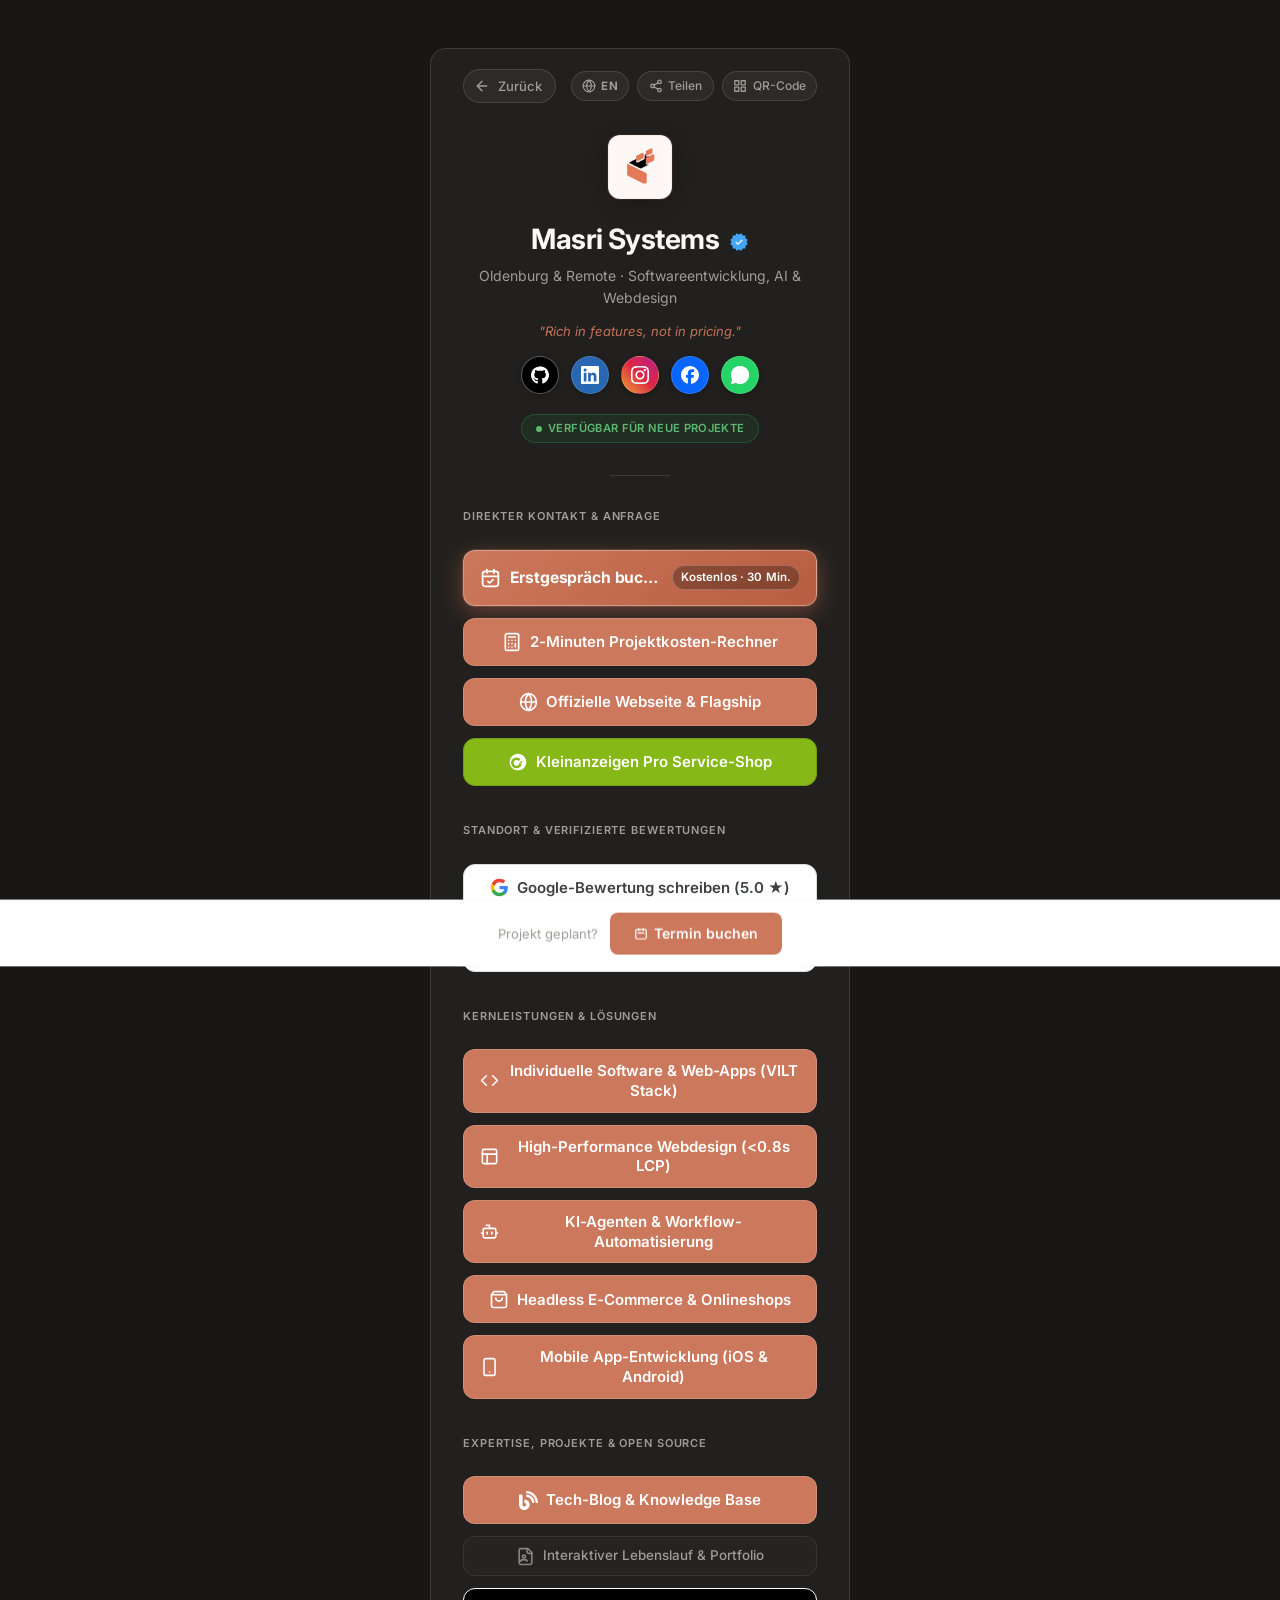
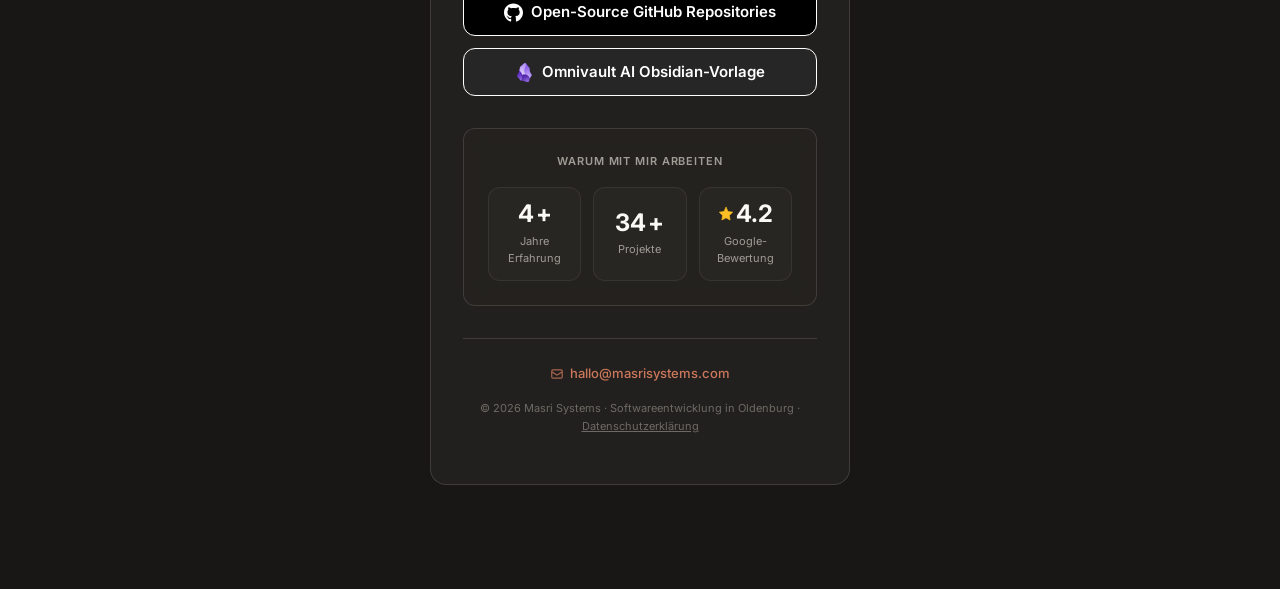
==== commit bb877d93: "feat: move Book a Call higher before Work with me as prominent hero CTA" ====
--- a/hub.html
+++ b/hub.html
@@ -210,14 +210,18 @@
           <!-- Section 1 -->
           <span class="section-label" aria-hidden="true">High-Impact Conversion</span>
           <a
-            class="button button-cal"
+            class="button button-hero-cta"
             href="https://cal.com/masrisystems-f7j951/30min?duration=30"
             target="_blank"
             rel="noopener"
             role="button"
-            aria-label="Book a Free 30-Minute Discovery Call"
-          >
-            <img class="icon" aria-hidden="true" src="images/icons/calendar.svg" alt="" width="19" height="19" />Book a Free 30-Min Discovery Call
+            aria-label="Kostenloses 30-Minuten-Erstgespräch buchen"
+          >
+            <span class="hero-cta-main">
+              <img class="icon" aria-hidden="true" src="images/icons/calendar.svg" alt="" width="22" height="22" />
+              <span class="hero-cta-title">Erstgespräch buchen</span>
+            </span>
+            <span class="hero-cta-badge">Kostenlos · 30 Min.</span>
           </a>
           <a
             class="button button-default"
@@ -704,9 +708,23 @@
                 if (btn.active !== false) {
                   const btnName = btn["name_" + currentLang] || btn.name
                   const btnAria = btn["aria_label_" + currentLang] || btn.aria_label || btnName
+                  const isHeroCta = btn.class && btn.class.includes("button-hero-cta")
+                  const badgeText = btn["badge_" + currentLang] || btn.badge
+                  const badgeHtml = badgeText ? `<span class="hero-cta-badge">${badgeText}</span>` : ""
+
+                  const contentHtml = isHeroCta
+                    ? `
+                      <span class="hero-cta-main">
+                        <img class="icon" aria-hidden="true" src="${btn.logo}" alt="" width="22" height="22" />
+                        <span class="hero-cta-title">${btnName}</span>
+                      </span>
+                      ${badgeHtml}
+                    `
+                    : `<img class="icon" aria-hidden="true" src="${btn.logo}" alt="" width="19" height="19">${btnName}`
+
                   buttonsHtml += `
                     <a class="button ${btn.class}" href="${btn.link}" target="_blank" rel="noopener" role="button" style="animation-delay: ${delay.toFixed(2)}s" aria-label="${btnAria}">
-                      <img class="icon" aria-hidden="true" src="${btn.logo}" alt="" width="19" height="19">${btnName}
+                      ${contentHtml}
                     </a>
                   `
                   delay += 0.04
--- a/css/style.css
+++ b/css/style.css
@@ -766,6 +766,112 @@
   outline-offset: 2px;
 }
 
+/* ── Hero / Primary Call-to-Action Button ───────── */
+.button.button-hero-cta {
+  min-height: 56px;
+  padding: 0.85rem 1rem;
+  font-size: 0.98rem;
+  font-weight: 700;
+  letter-spacing: -0.01em;
+  background: linear-gradient(135deg, #cc785c 0%, #b85d41 100%) !important;
+  border: 1px solid rgba(255, 255, 255, 0.32) !important;
+  color: #ffffff !important;
+  border-radius: var(--radius-md);
+  box-shadow: 0 6px 22px rgba(204, 120, 92, 0.42), 0 0 0 1px rgba(204, 120, 92, 0.25);
+  display: flex;
+  align-items: center;
+  justify-content: space-between;
+  gap: 0.5rem;
+  transition: transform 0.2s ease, filter 0.2s ease, box-shadow 0.2s ease;
+  position: relative;
+  overflow: hidden;
+}
+
+.button.button-hero-cta::before {
+  content: "";
+  position: absolute;
+  top: 0;
+  left: -100%;
+  width: 60%;
+  height: 100%;
+  background: linear-gradient(
+    90deg,
+    transparent,
+    rgba(255, 255, 255, 0.22),
+    transparent
+  );
+  transform: skewX(-20deg);
+  animation: heroShine 4.5s infinite;
+  pointer-events: none;
+}
+
+@keyframes heroShine {
+  0%, 75% {
+    left: -100%;
+  }
+  100% {
+    left: 180%;
+  }
+}
+
+.button.button-hero-cta:hover,
+.button.button-hero-cta:focus-visible {
+  filter: brightness(1.08);
+  transform: translateY(-2px) scale(1.02);
+  box-shadow: 0 10px 30px rgba(204, 120, 92, 0.58), 0 0 0 1px rgba(255, 255, 255, 0.45);
+  color: #ffffff !important;
+}
+
+.button.button-hero-cta .hero-cta-main {
+  display: inline-flex;
+  align-items: center;
+  gap: 0.55rem;
+  text-align: left;
+  flex: 1;
+  min-width: 0;
+}
+
+.button.button-hero-cta .icon {
+  width: 1.3rem;
+  height: 1.3rem;
+  margin-right: 0;
+  flex-shrink: 0;
+  filter: brightness(0) invert(1);
+}
+
+.button.button-hero-cta .hero-cta-title {
+  white-space: nowrap;
+  overflow: hidden;
+  text-overflow: ellipsis;
+  font-size: 0.98rem;
+  letter-spacing: -0.01em;
+}
+
+.button.button-hero-cta .hero-cta-badge {
+  display: inline-flex;
+  align-items: center;
+  background: rgba(0, 0, 0, 0.28);
+  border: 1px solid rgba(255, 255, 255, 0.22);
+  color: #ffffff;
+  font-size: 0.72rem;
+  font-weight: 600;
+  letter-spacing: 0.01em;
+  padding: 0.25rem 0.5rem;
+  border-radius: var(--radius-full);
+  white-space: nowrap;
+  flex-shrink: 0;
+}
+
+@media (max-width: 370px) {
+  .button.button-hero-cta {
+    font-size: 0.925rem;
+    padding: 0.75rem 0.85rem;
+  }
+  .button.button-hero-cta .hero-cta-badge {
+    display: none;
+  }
+}
+
 /* ── Button Group Separator ─────────────────────── */
 .button-group-separator {
   height: var(--spacing-sm);
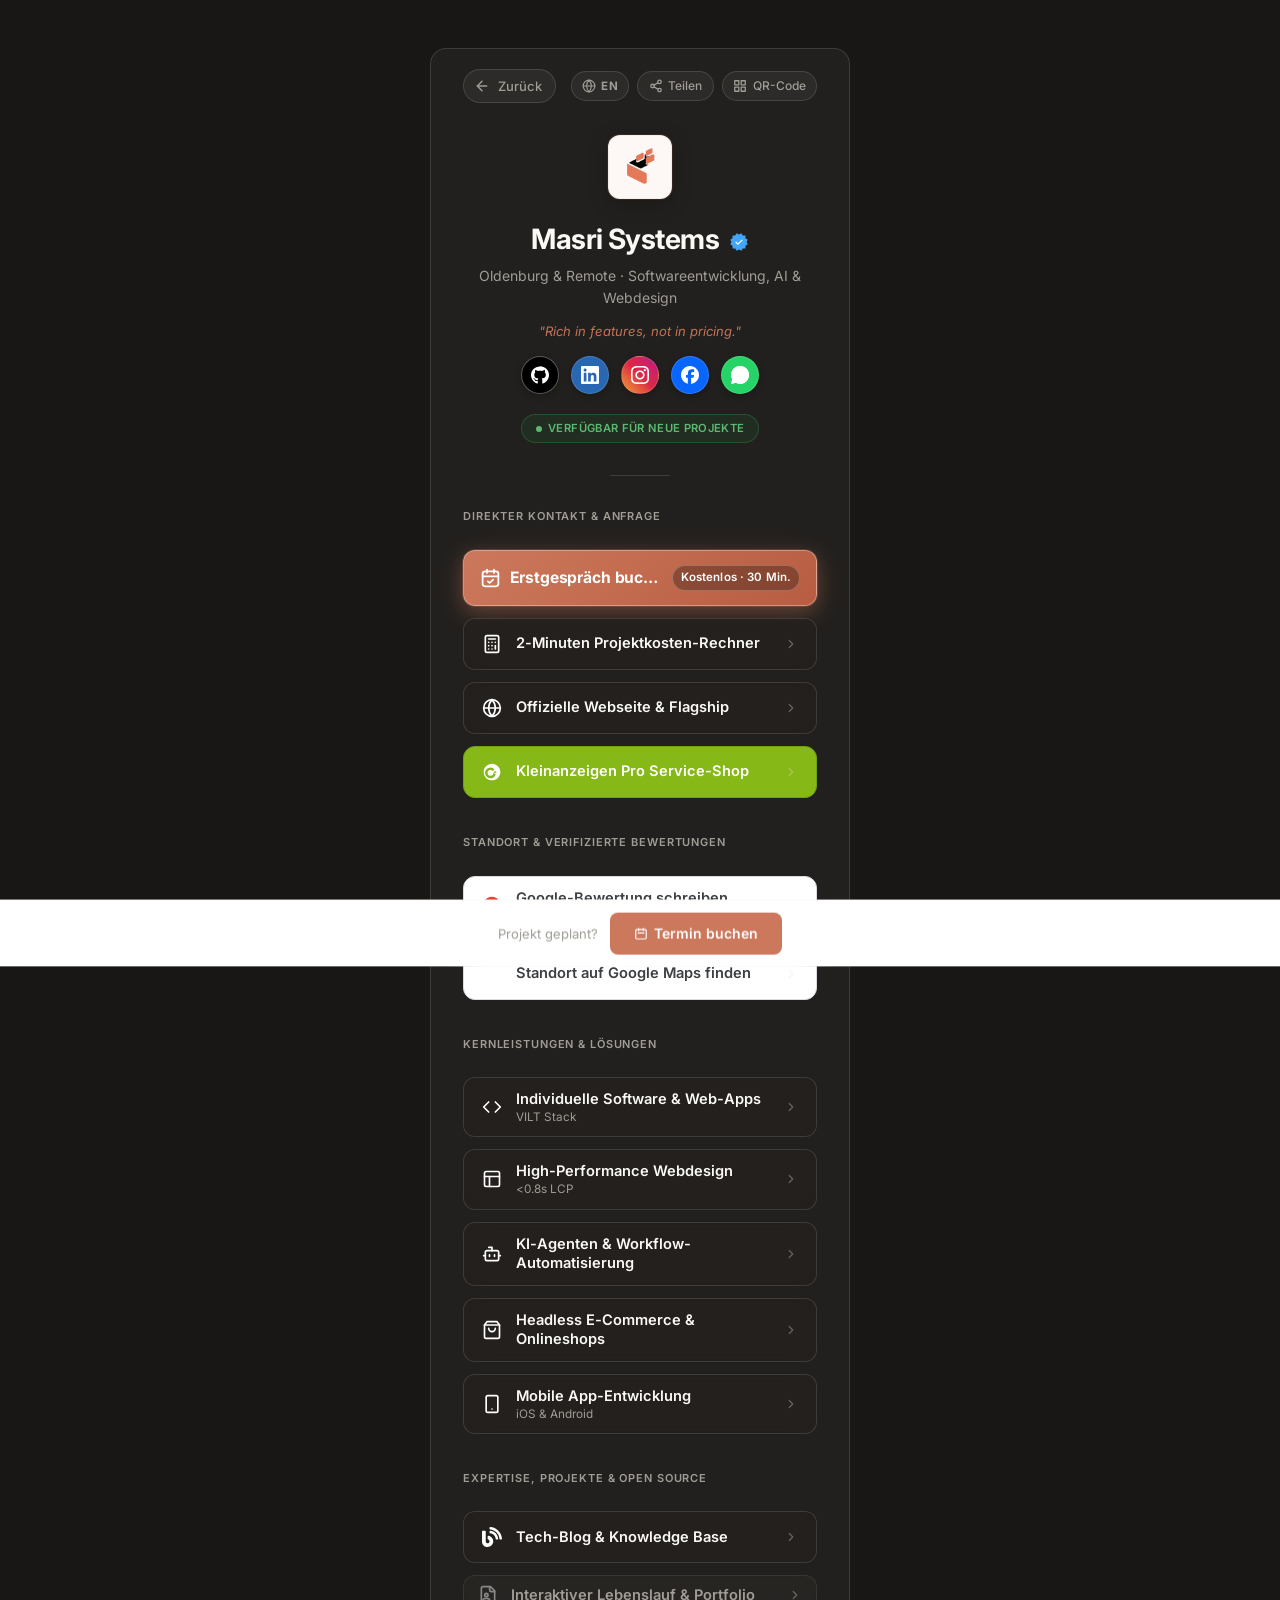
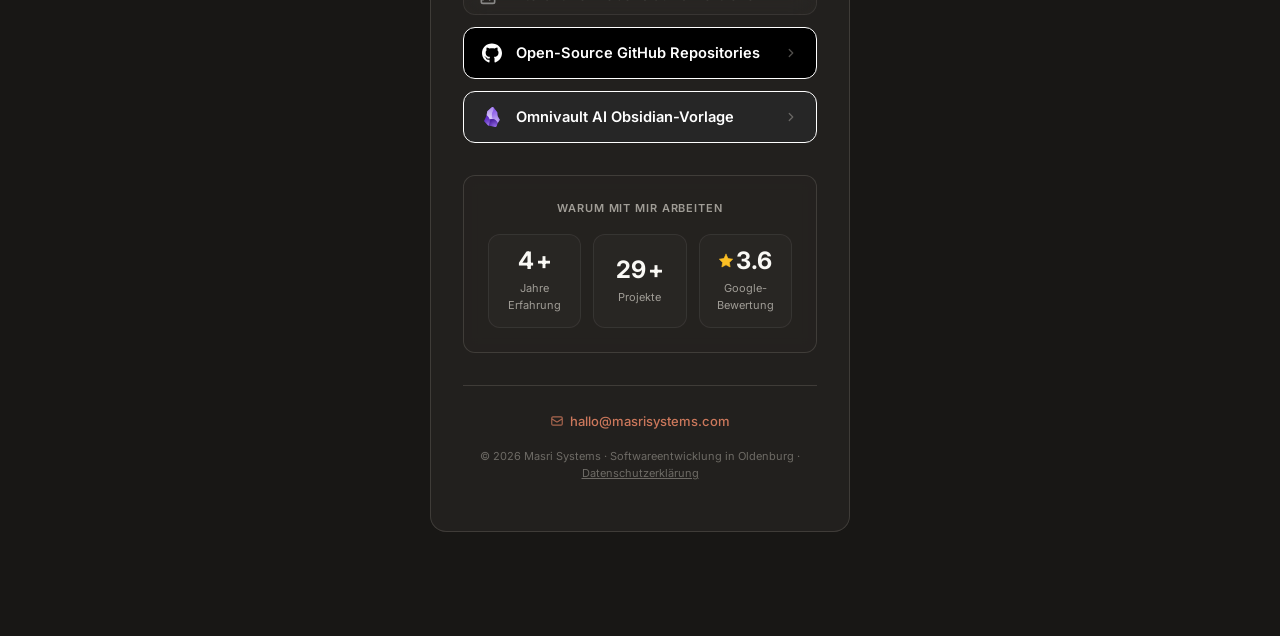
==== commit c3dc03b3: "feat(links): add vCard contact export, two-line button layout, and print stylesheet" ====
--- a/hub.html
+++ b/hub.html
@@ -68,8 +68,8 @@
 
     <!-- Stylesheets -->
     <link rel="stylesheet" href="css/reset.css" />
-    <link rel="stylesheet" href="css/style.css?v=17" />
-    <link rel="stylesheet" href="css/brands.css?v=4" />
+    <link rel="stylesheet" href="css/style.css?v=18" />
+    <link rel="stylesheet" href="css/brands.css?v=5" />
 
     <!-- FOUC Prevention -->
     <style>
@@ -171,7 +171,7 @@
               <polygon fill="#fff" points="21.396,31.255 14.899,24.76 17.021,22.639 21.428,27.046 30.996,17.772 33.084,19.926"></polygon>
             </svg>
           </h1>
-          <p class="subtitle">Oldenburg &amp; Remote · Softwareentwicklung, AI &amp; Webdesign</p>
+          <p class="subtitle" id="profileSubtitle">Oldenburg &amp; Remote · Softwareentwicklung, AI &amp; Webdesign</p>
           <p class="tagline">"Rich in features, not in pricing."</p>
 
           <div class="social-quick-links" aria-label="Quick Social Links">
@@ -231,7 +231,7 @@
             role="button"
             aria-label="Instant Project Cost Estimator"
           >
-            <img class="icon" aria-hidden="true" src="images/icons/calculator.svg" alt="" width="19" height="19" />2-Minute Project Cost Estimator
+            <img class="icon" aria-hidden="true" src="images/icons/calculator.svg" alt="" width="19" height="19" /><span class="button-label-group"><span class="button-title">2-Minute Project Cost Estimator</span></span><svg class="button-arrow" width="14" height="14" viewBox="0 0 24 24" fill="none" stroke="currentColor" stroke-width="2.2" stroke-linecap="round" stroke-linejoin="round" aria-hidden="true"><polyline points="9 18 15 12 9 6"></polyline></svg>
           </a>
           <a
             class="button button-default"
@@ -241,7 +241,7 @@
             role="button"
             aria-label="Visit Masri Systems Official Website"
           >
-            <img class="icon" aria-hidden="true" src="images/icons/globe.svg" alt="" width="19" height="19" />Official Website &amp; Flagship
+            <img class="icon" aria-hidden="true" src="images/icons/globe.svg" alt="" width="19" height="19" /><span class="button-label-group"><span class="button-title">Official Website &amp; Flagship</span></span><svg class="button-arrow" width="14" height="14" viewBox="0 0 24 24" fill="none" stroke="currentColor" stroke-width="2.2" stroke-linecap="round" stroke-linejoin="round" aria-hidden="true"><polyline points="9 18 15 12 9 6"></polyline></svg>
           </a>
           <a
             class="button button-kleinanzeigen"
@@ -251,7 +251,7 @@
             role="button"
             aria-label="Kleinanzeigen Pro Service-Shop"
           >
-            <img class="icon" aria-hidden="true" src="images/icons/kleinanzeigen.svg" alt="" width="19" height="19" />Kleinanzeigen Pro Service-Shop
+            <img class="icon" aria-hidden="true" src="images/icons/kleinanzeigen.svg" alt="" width="19" height="19" /><span class="button-label-group"><span class="button-title">Kleinanzeigen Pro Service-Shop</span></span><svg class="button-arrow" width="14" height="14" viewBox="0 0 24 24" fill="none" stroke="currentColor" stroke-width="2.2" stroke-linecap="round" stroke-linejoin="round" aria-hidden="true"><polyline points="9 18 15 12 9 6"></polyline></svg>
           </a>
 
           <div class="button-group-separator"></div>
@@ -266,7 +266,7 @@
             role="button"
             aria-label="Leave a 5.0 Star Google Review"
           >
-            <img class="icon" aria-hidden="true" src="images/icons/google.svg" alt="" width="19" height="19" />Leave a Google Review (5.0)
+            <img class="icon" aria-hidden="true" src="images/icons/google.svg" alt="" width="19" height="19" /><span class="button-label-group"><span class="button-title">Leave a Google Review</span><span class="button-subtitle">5.0 ★</span></span><svg class="button-arrow" width="14" height="14" viewBox="0 0 24 24" fill="none" stroke="currentColor" stroke-width="2.2" stroke-linecap="round" stroke-linejoin="round" aria-hidden="true"><polyline points="9 18 15 12 9 6"></polyline></svg>
           </a>
           <a
             class="button button-google"
@@ -276,7 +276,7 @@
             role="button"
             aria-label="Find Masri Systems on Google Maps"
           >
-            <img class="icon" aria-hidden="true" src="images/icons/generic-map.svg" alt="" width="19" height="19" />Find Us on Google Maps
+            <img class="icon" aria-hidden="true" src="images/icons/generic-map.svg" alt="" width="19" height="19" /><span class="button-label-group"><span class="button-title">Find Us on Google Maps</span></span><svg class="button-arrow" width="14" height="14" viewBox="0 0 24 24" fill="none" stroke="currentColor" stroke-width="2.2" stroke-linecap="round" stroke-linejoin="round" aria-hidden="true"><polyline points="9 18 15 12 9 6"></polyline></svg>
           </a>
 
           <div class="button-group-separator"></div>
@@ -291,7 +291,7 @@
             role="button"
             aria-label="Custom Software & Web Application Development"
           >
-            <img class="icon" aria-hidden="true" src="images/icons/code.svg" alt="" width="19" height="19" />Custom Software &amp; Web Apps (VILT)
+            <img class="icon" aria-hidden="true" src="images/icons/code.svg" alt="" width="19" height="19" /><span class="button-label-group"><span class="button-title">Custom Software &amp; Web Apps</span><span class="button-subtitle">VILT Stack</span></span><svg class="button-arrow" width="14" height="14" viewBox="0 0 24 24" fill="none" stroke="currentColor" stroke-width="2.2" stroke-linecap="round" stroke-linejoin="round" aria-hidden="true"><polyline points="9 18 15 12 9 6"></polyline></svg>
           </a>
           <a
             class="button button-default"
@@ -301,7 +301,7 @@
             role="button"
             aria-label="Modern High-Performance Webdesign"
           >
-            <img class="icon" aria-hidden="true" src="images/icons/layout.svg" alt="" width="19" height="19" />High-Performance Webdesign (&lt;0.8s LCP)
+            <img class="icon" aria-hidden="true" src="images/icons/layout.svg" alt="" width="19" height="19" /><span class="button-label-group"><span class="button-title">High-Performance Webdesign</span><span class="button-subtitle">&lt;0.8s LCP</span></span><svg class="button-arrow" width="14" height="14" viewBox="0 0 24 24" fill="none" stroke="currentColor" stroke-width="2.2" stroke-linecap="round" stroke-linejoin="round" aria-hidden="true"><polyline points="9 18 15 12 9 6"></polyline></svg>
           </a>
           <a
             class="button button-default"
@@ -311,7 +311,7 @@
             role="button"
             aria-label="AI Agents and Workflow Automation"
           >
-            <img class="icon" aria-hidden="true" src="images/icons/bot.svg" alt="" width="19" height="19" />AI Agents &amp; Workflow Automation
+            <img class="icon" aria-hidden="true" src="images/icons/bot.svg" alt="" width="19" height="19" /><span class="button-label-group"><span class="button-title">AI Agents &amp; Workflow Automation</span></span><svg class="button-arrow" width="14" height="14" viewBox="0 0 24 24" fill="none" stroke="currentColor" stroke-width="2.2" stroke-linecap="round" stroke-linejoin="round" aria-hidden="true"><polyline points="9 18 15 12 9 6"></polyline></svg>
           </a>
           <a
             class="button button-default"
@@ -321,7 +321,7 @@
             role="button"
             aria-label="Headless E-Commerce & Online Shops"
           >
-            <img class="icon" aria-hidden="true" src="images/icons/shopping-bag.svg" alt="" width="19" height="19" />Headless E-Commerce &amp; Online Stores
+            <img class="icon" aria-hidden="true" src="images/icons/shopping-bag.svg" alt="" width="19" height="19" /><span class="button-label-group"><span class="button-title">Headless E-Commerce &amp; Online Stores</span></span><svg class="button-arrow" width="14" height="14" viewBox="0 0 24 24" fill="none" stroke="currentColor" stroke-width="2.2" stroke-linecap="round" stroke-linejoin="round" aria-hidden="true"><polyline points="9 18 15 12 9 6"></polyline></svg>
           </a>
           <a
             class="button button-default"
@@ -331,7 +331,7 @@
             role="button"
             aria-label="Mobile App Development for iOS and Android"
           >
-            <img class="icon" aria-hidden="true" src="images/icons/smartphone.svg" alt="" width="19" height="19" />Mobile App Development (iOS &amp; Android)
+            <img class="icon" aria-hidden="true" src="images/icons/smartphone.svg" alt="" width="19" height="19" /><span class="button-label-group"><span class="button-title">Mobile App Development</span><span class="button-subtitle">iOS &amp; Android</span></span><svg class="button-arrow" width="14" height="14" viewBox="0 0 24 24" fill="none" stroke="currentColor" stroke-width="2.2" stroke-linecap="round" stroke-linejoin="round" aria-hidden="true"><polyline points="9 18 15 12 9 6"></polyline></svg>
           </a>
 
           <div class="button-group-separator"></div>
@@ -346,7 +346,7 @@
             role="button"
             aria-label="Tech Blog and Knowledge Brain"
           >
-            <img class="icon" aria-hidden="true" src="images/icons/blog.svg" alt="" width="19" height="19" />Tech Blog &amp; Brain Vault
+            <img class="icon" aria-hidden="true" src="images/icons/blog.svg" alt="" width="19" height="19" /><span class="button-label-group"><span class="button-title">Tech Blog &amp; Brain Vault</span></span><svg class="button-arrow" width="14" height="14" viewBox="0 0 24 24" fill="none" stroke="currentColor" stroke-width="2.2" stroke-linecap="round" stroke-linejoin="round" aria-hidden="true"><polyline points="9 18 15 12 9 6"></polyline></svg>
           </a>
           <a
             class="button button-resume"
@@ -356,7 +356,7 @@
             role="button"
             aria-label="Founder Interactive Resume"
           >
-            <img class="icon" aria-hidden="true" src="images/icons/resume.svg" alt="" width="19" height="19" />Founder Resume &amp; Portfolio
+            <img class="icon" aria-hidden="true" src="images/icons/resume.svg" alt="" width="19" height="19" /><span class="button-label-group"><span class="button-title">Founder Resume &amp; Portfolio</span></span><svg class="button-arrow" width="14" height="14" viewBox="0 0 24 24" fill="none" stroke="currentColor" stroke-width="2.2" stroke-linecap="round" stroke-linejoin="round" aria-hidden="true"><polyline points="9 18 15 12 9 6"></polyline></svg>
           </a>
           <a
             class="button button-github"
@@ -366,7 +366,7 @@
             role="button"
             aria-label="Open Source Repositories on GitHub"
           >
-            <img class="icon" aria-hidden="true" src="images/icons/github.svg" alt="" width="19" height="19" />Open Source GitHub Repositories
+            <img class="icon" aria-hidden="true" src="images/icons/github.svg" alt="" width="19" height="19" /><span class="button-label-group"><span class="button-title">Open Source GitHub Repositories</span></span><svg class="button-arrow" width="14" height="14" viewBox="0 0 24 24" fill="none" stroke="currentColor" stroke-width="2.2" stroke-linecap="round" stroke-linejoin="round" aria-hidden="true"><polyline points="9 18 15 12 9 6"></polyline></svg>
           </a>
           <a
             class="button button-obsidian"
@@ -376,7 +376,7 @@
             role="button"
             aria-label="Omnivault AI Obsidian Template"
           >
-            <img class="icon" aria-hidden="true" src="images/icons/obsidian.svg" alt="" width="19" height="19" />Omnivault AI Obsidian Template
+            <img class="icon" aria-hidden="true" src="images/icons/obsidian.svg" alt="" width="19" height="19" /><span class="button-label-group"><span class="button-title">Omnivault AI Obsidian Template</span></span><svg class="button-arrow" width="14" height="14" viewBox="0 0 24 24" fill="none" stroke="currentColor" stroke-width="2.2" stroke-linecap="round" stroke-linejoin="round" aria-hidden="true"><polyline points="9 18 15 12 9 6"></polyline></svg>
           </a>
         </nav>
 
@@ -533,7 +533,8 @@
           qrCopyLink: "Link kopieren",
           linkCopied: "Link in die Zwischenablage kopiert!",
           shareTitle: "Masri Systems — Links Hub",
-          shareText: "Masri Systems — Links Hub | Softwareentwicklung, AI & Webdesign Oldenburg:\n"
+          shareText: "Masri Systems — Links Hub | Softwareentwicklung, AI & Webdesign Oldenburg:\n",
+          subtitle: "Oldenburg & Remote · Softwareentwicklung, AI & Webdesign"
         },
         en: {
           langCode: "en",
@@ -564,7 +565,8 @@
           qrCopyLink: "Copy Link",
           linkCopied: "Link copied to clipboard!",
           shareTitle: "Masri Systems — Links Hub",
-          shareText: "Masri Systems — Links Hub | Software development, AI & Web design Oldenburg:\n"
+          shareText: "Masri Systems — Links Hub | Software development, AI & Web design Oldenburg:\n",
+          subtitle: "Oldenburg & Remote · Software Development, AI & Web Design"
         }
       }
 
@@ -588,6 +590,9 @@
       function updateStaticTexts() {
         const t = I18N[currentLang] || I18N.de
         document.documentElement.lang = currentLang
+
+        const subtitleEl = document.getElementById("profileSubtitle") || document.querySelector(".profile .subtitle")
+        if (subtitleEl) subtitleEl.textContent = t.subtitle
 
         const backText = document.getElementById("topBarBackText")
         if (backText) backText.textContent = t.back
@@ -712,6 +717,14 @@
                   const badgeText = btn["badge_" + currentLang] || btn.badge
                   const badgeHtml = badgeText ? `<span class="hero-cta-badge">${badgeText}</span>` : ""
 
+                  const parenMatch = btnName.match(/^(.*?)\s*\(([^)]+)\)$/)
+                  const titleText = btn["title_" + currentLang] || btn.title || (parenMatch ? parenMatch[1] : btnName)
+                  const subText = btn["subtitle_" + currentLang] || btn.subtitle || (parenMatch ? parenMatch[2] : "")
+
+                  const textContentHtml = subText 
+                    ? `<span class="button-label-group"><span class="button-title">${titleText}</span><span class="button-subtitle">${subText}</span></span>`
+                    : `<span class="button-label-group"><span class="button-title">${btnName}</span></span>`
+
                   const contentHtml = isHeroCta
                     ? `
                       <span class="hero-cta-main">
@@ -720,7 +733,7 @@
                       </span>
                       ${badgeHtml}
                     `
-                    : `<img class="icon" aria-hidden="true" src="${btn.logo}" alt="" width="19" height="19">${btnName}`
+                    : `<img class="icon" aria-hidden="true" src="${btn.logo}" alt="" width="19" height="19">${textContentHtml}<svg class="button-arrow" width="14" height="14" viewBox="0 0 24 24" fill="none" stroke="currentColor" stroke-width="2.2" stroke-linecap="round" stroke-linejoin="round" aria-hidden="true"><polyline points="9 18 15 12 9 6"></polyline></svg>`
 
                   buttonsHtml += `
                     <a class="button ${btn.class}" href="${btn.link}" target="_blank" rel="noopener" role="button" style="animation-delay: ${delay.toFixed(2)}s" aria-label="${btnAria}">
@@ -736,7 +749,7 @@
 
         const companyName = profile.company?.name || "Masri Systems"
         const logoUrl = profile.company?.logo_url || "images/masrisystems-logo-light.webp"
-        const locationText = profile.company?.location || "Oldenburg & Remote · Softwareentwicklung, AI & Webdesign"
+        const locationText = (profile.company && (profile.company["location_" + currentLang] || profile.company[`location_${currentLang}`])) || t.subtitle || profile.company?.location || "Oldenburg & Remote · Softwareentwicklung, AI & Webdesign"
         const taglineText = profile.company?.tagline ? `<p class="tagline">"${profile.company.tagline}"</p>` : ""
         const contactEmail = profile.contact?.email || "hallo@masrisystems.com"
         const backHref = currentLang === "en" ? "./?lang=en" : "./"
@@ -778,7 +791,7 @@
                     <polygon fill="#fff" points="21.396,31.255 14.899,24.76 17.021,22.639 21.428,27.046 30.996,17.772 33.084,19.926"></polygon>
                   </svg>
                 </h1>
-                <p class="subtitle">${locationText}</p>
+                <p class="subtitle" id="profileSubtitle">${locationText}</p>
                 ${taglineText}
                 ${quickSocialsHtml}
                 <div class="availability-badge" id="availabilityBadge" aria-label="${t.available}">
--- a/css/style.css
+++ b/css/style.css
@@ -242,6 +242,81 @@
   filter: brightness(0) invert(1);
 }
 
+/* ── Prominent Header Save Contact (vCard) Button ────────────────── */
+.header-vcard-wrapper {
+  display: flex;
+  justify-content: center;
+  margin: var(--spacing-md) auto 0;
+  width: 100%;
+}
+
+.header-vcard-btn {
+  display: inline-flex;
+  align-items: center;
+  justify-content: center;
+  gap: 0.55rem;
+  width: 100%;
+  max-width: 290px;
+  min-height: 42px;
+  padding: 0.55rem 1.15rem;
+  background: linear-gradient(135deg, rgba(204, 120, 92, 0.22) 0%, rgba(204, 120, 92, 0.08) 100%);
+  border: 1px solid rgba(204, 120, 92, 0.45);
+  border-radius: var(--radius-full);
+  color: var(--color-text);
+  font-family: var(--font-sans);
+  font-size: 0.845rem;
+  font-weight: 600;
+  letter-spacing: -0.01em;
+  text-decoration: none;
+  cursor: pointer;
+  box-shadow: 0 4px 14px rgba(0, 0, 0, 0.25), 0 0 0 1px rgba(204, 120, 92, 0.15);
+  transition: all 0.22s cubic-bezier(0.16, 1, 0.3, 1);
+  user-select: none;
+}
+
+.header-vcard-btn:hover,
+.header-vcard-btn:focus-visible {
+  background: linear-gradient(135deg, rgba(204, 120, 92, 0.36) 0%, rgba(204, 120, 92, 0.16) 100%);
+  border-color: rgba(204, 120, 92, 0.75);
+  color: #ffffff;
+  transform: translateY(-2px);
+  box-shadow: 0 6px 20px rgba(204, 120, 92, 0.4), 0 0 0 1px rgba(204, 120, 92, 0.3);
+  text-decoration: none;
+}
+
+.header-vcard-btn:focus-visible {
+  outline: 2px solid var(--color-primary);
+  outline-offset: 2px;
+}
+
+.header-vcard-btn:active {
+  transform: translateY(0);
+}
+
+.header-vcard-icon {
+  color: var(--color-primary);
+  flex-shrink: 0;
+  transition: transform 0.2s ease;
+}
+
+.header-vcard-btn:hover .header-vcard-icon {
+  transform: scale(1.12);
+}
+
+.header-vcard-badge {
+  display: inline-flex;
+  align-items: center;
+  padding: 0.15rem 0.45rem;
+  font-size: 0.65rem;
+  font-weight: 700;
+  letter-spacing: 0.04em;
+  text-transform: uppercase;
+  color: var(--color-primary);
+  background: rgba(204, 120, 92, 0.25);
+  border: 1px solid rgba(204, 120, 92, 0.4);
+  border-radius: var(--radius-full);
+}
+
 /* ── Availability Badge ─────────────────────────── */
 .availability-badge {
   display: inline-flex;
@@ -400,6 +475,23 @@
   .qr-invite-box {
     flex-direction: column;
     text-align: center;
+  }
+}
+@media (max-width: 600px) {
+  .card-top-bar {
+    flex-direction: column;
+    align-items: stretch;
+    gap: 0.5rem;
+  }
+  .top-bar-actions {
+    flex-direction: column;
+    align-items: stretch;
+    width: 100%;
+  }
+  .top-bar-btn,
+  .top-bar-back-btn {
+    width: 100%;
+    justify-content: center;
   }
 }
 
@@ -709,13 +801,13 @@
 }
 
 .button {
-  display: inline-flex;
-  align-items: center;
-  justify-content: center;
+  display: flex;
+  align-items: center;
+  justify-content: flex-start;
   width: 100%;
-  min-height: 48px;
-  padding: 0.7rem 1rem;
-  font-size: 0.9375rem;
+  min-height: 52px;
+  padding: 0.75rem 1.15rem;
+  font-size: 0.915rem;
   font-weight: 600;
   font-family: var(--font-sans);
   text-decoration: none;
@@ -727,8 +819,10 @@
   border-radius: var(--radius-md);
   cursor: pointer;
   box-sizing: border-box;
-  line-height: 1.3;
-  text-align: center;
+  line-height: 1.35;
+  text-align: left;
+  backdrop-filter: blur(12px);
+  -webkit-backdrop-filter: blur(12px);
   transition: filter 0.2s ease, transform 0.2s ease, box-shadow 0.2s ease;
 
   /* Staggered animation */
@@ -877,13 +971,130 @@
   height: var(--spacing-sm);
 }
 
-/* ── Button Icons ───────────────────────────────── */
+/* ── Button Icons & Content Structure ───────────── */
 .icon {
-  width: 1.2rem;
-  height: 1.2rem;
-  margin-right: 0.5rem;
+  width: 1.25rem;
+  height: 1.25rem;
+  margin-right: 0.85rem;
   flex-shrink: 0;
   filter: var(--icon-filter, none);
+  transition: transform 0.2s ease;
+}
+
+.button:hover .icon {
+  transform: scale(1.08);
+}
+
+.button-label-group {
+  display: flex;
+  flex-direction: column;
+  flex: 1;
+  min-width: 0;
+  gap: 1px;
+  text-align: left;
+}
+
+.button-title {
+  font-size: 0.915rem;
+  font-weight: 600;
+  color: var(--button-text, var(--color-text));
+  line-height: 1.3;
+}
+
+.button-subtitle {
+  font-size: 0.735rem;
+  font-weight: 400;
+  color: var(--color-text-muted, #a09d96);
+  line-height: 1.2;
+}
+
+.button-arrow {
+  margin-left: 0.75rem;
+  flex-shrink: 0;
+  color: rgba(230, 223, 216, 0.35);
+  transition: transform 0.2s ease, color 0.2s ease;
+}
+
+.button:hover .button-arrow {
+  color: var(--color-primary);
+  transform: translateX(3px);
+}
+
+/* ── Collapsed Secondary / Agency Section ─────────────────── */
+.secondary-collapse {
+  margin-top: 0.25rem;
+  border: 1px solid var(--glass-border);
+  background: rgba(255, 255, 255, 0.02);
+  border-radius: var(--radius-md);
+  transition: all 0.25s ease;
+  overflow: hidden;
+}
+
+.secondary-collapse:hover {
+  border-color: rgba(204, 120, 92, 0.35);
+  background: rgba(255, 255, 255, 0.035);
+}
+
+.secondary-collapse[open] {
+  border-color: rgba(204, 120, 92, 0.45);
+  background: rgba(20, 19, 17, 0.65);
+}
+
+.secondary-summary {
+  display: flex;
+  align-items: center;
+  justify-content: space-between;
+  padding: 0.8rem 1rem;
+  font-size: 0.8125rem;
+  font-weight: 600;
+  letter-spacing: 0.04em;
+  text-transform: uppercase;
+  color: var(--color-text-muted);
+  cursor: pointer;
+  user-select: none;
+  list-style: none;
+  transition: color 0.2s ease, background 0.2s ease;
+}
+
+.secondary-summary::-webkit-details-marker {
+  display: none;
+}
+
+.secondary-summary:hover,
+.secondary-summary:focus-visible {
+  color: var(--color-text);
+  background: rgba(255, 255, 255, 0.03);
+}
+
+.secondary-summary:focus-visible {
+  outline: 2px solid var(--color-primary);
+  outline-offset: -2px;
+}
+
+.secondary-summary .chevron-icon {
+  color: var(--color-primary);
+  transition: transform 0.25s cubic-bezier(0.4, 0, 0.2, 1);
+  flex-shrink: 0;
+}
+
+.secondary-collapse[open] .secondary-summary .chevron-icon {
+  transform: rotate(180deg);
+}
+
+.secondary-content {
+  display: flex;
+  flex-direction: column;
+  gap: var(--spacing-sm);
+  padding: 0.5rem 0.65rem 0.85rem;
+  border-top: 1px solid rgba(255, 255, 255, 0.06);
+}
+
+.secondary-content .button {
+  min-height: 44px;
+  font-size: 0.875rem;
+  opacity: 1;
+  transform: none;
+  animation: none;
 }
 
 /* ── Social Proof / Trust Badge ─────────────────── */
@@ -1283,3 +1494,299 @@
     opacity: 1;
   }
 }
+
+/* ═══════════════════════════════════════════════════
+   Print & PDF Optimization
+   ═══════════════════════════════════════════════════ */
+.print-qr-block {
+  display: none;
+}
+
+@media print {
+  @page {
+    size: A4 portrait;
+    margin: 8mm 12mm;
+  }
+
+  *,
+  *::before,
+  *::after {
+    animation: none !important;
+    -webkit-animation: none !important;
+    transition: none !important;
+    opacity: 1 !important;
+    transform: none !important;
+    text-shadow: none !important;
+    box-shadow: none !important;
+  }
+
+  html,
+  body {
+    background: #141416 !important;
+    background-image: none !important;
+    color: #f3f4f6 !important;
+    font-size: 12.5px !important;
+    line-height: 1.35 !important;
+    -webkit-print-color-adjust: exact !important;
+    print-color-adjust: exact !important;
+  }
+
+  .page {
+    padding: 0 !important;
+    min-height: auto !important;
+    display: block !important;
+  }
+
+  .card {
+    max-width: 100% !important;
+    width: 100% !important;
+    margin: 0 !important;
+    padding: 12px 18px !important;
+    background: #1a1a1f !important;
+    border: 1px solid rgba(255, 255, 255, 0.12) !important;
+    border-radius: 10px !important;
+    box-shadow: none !important;
+    backdrop-filter: none !important;
+  }
+
+  /* Hide screen-only interactive web overlays */
+  .card-top-bar,
+  .skip-link,
+  .sticky-cta,
+  .qr-modal-backdrop,
+  .share-toast {
+    display: none !important;
+  }
+
+  /* Header & Profile */
+  .profile {
+    margin-bottom: 6px !important;
+    break-inside: avoid !important;
+    page-break-inside: avoid !important;
+  }
+
+  .profile .logo img {
+    width: 38px !important;
+    height: 38px !important;
+  }
+
+  .profile h1 {
+    font-size: 1.35rem !important;
+    margin: 3px 0 1px 0 !important;
+    color: #ffffff !important;
+  }
+
+  .profile .subtitle {
+    font-size: 0.8rem !important;
+    color: #9ca3af !important;
+    margin-bottom: 3px !important;
+  }
+
+  .profile .contact-info {
+    margin-bottom: 3px !important;
+  }
+
+  .profile .contact-info a {
+    color: #e59368 !important;
+    text-decoration: none !important;
+    font-weight: 600 !important;
+    font-size: 0.8rem !important;
+  }
+
+  .social-quick-links {
+    margin-top: 4px !important;
+    margin-bottom: 4px !important;
+    gap: 0.35rem !important;
+  }
+
+  .social-quick-link {
+    width: 26px !important;
+    height: 26px !important;
+    background: rgba(255, 255, 255, 0.08) !important;
+    border: 1px solid rgba(255, 255, 255, 0.15) !important;
+  }
+
+  .social-quick-link img {
+    width: 14px !important;
+    height: 14px !important;
+  }
+
+  .availability-badge {
+    margin-top: 3px !important;
+    padding: 2px 7px !important;
+    font-size: 0.68rem !important;
+    background: rgba(46, 125, 50, 0.2) !important;
+    border: 1px solid rgba(76, 175, 80, 0.4) !important;
+    color: #81c784 !important;
+  }
+
+  .divider {
+    margin: 8px 0 !important;
+    border-color: rgba(255, 255, 255, 0.1) !important;
+  }
+
+  /* Buttons & Stack */
+  .button-stack {
+    gap: 4px !important;
+    margin-bottom: 8px !important;
+  }
+
+  .section-label {
+    margin: 6px 0 2px 0 !important;
+    font-size: 0.65rem !important;
+    color: #9ca3af !important;
+    break-after: avoid !important;
+    page-break-after: avoid !important;
+  }
+
+  .button-group-separator {
+    margin: 2px 0 !important;
+  }
+
+  /* Hide collapsed secondary & agency links and screen vcard button in print */
+  .secondary-collapse,
+  .header-vcard-wrapper {
+    display: none !important;
+  }
+
+  .button {
+    display: flex !important;
+    align-items: center !important;
+    padding: 5px 11px !important;
+    min-height: 34px !important;
+    border-radius: 7px !important;
+    font-size: 0.78rem !important;
+    font-weight: 500 !important;
+    text-decoration: none !important;
+    color: #ffffff !important;
+    background: rgba(255, 255, 255, 0.06) !important;
+    border: 1px solid rgba(255, 255, 255, 0.14) !important;
+    break-inside: avoid !important;
+    page-break-inside: avoid !important;
+  }
+
+  .button .icon {
+    width: 16px !important;
+    height: 16px !important;
+    margin-right: 8px !important;
+  }
+
+  .button-hero-cta {
+    background: linear-gradient(135deg, #c05e38 0%, #d8764f 100%) !important;
+    border: 1px solid rgba(255, 255, 255, 0.25) !important;
+    color: #ffffff !important;
+    font-weight: 600 !important;
+    min-height: 36px !important;
+  }
+
+  .hero-cta-badge {
+    background: rgba(0, 0, 0, 0.35) !important;
+    color: #ffffff !important;
+    font-size: 0.68rem !important;
+    padding: 2px 6px !important;
+  }
+
+  /* Trust stats */
+  .trust-section {
+    margin-top: 8px !important;
+    padding: 8px 12px !important;
+    background: rgba(255, 255, 255, 0.04) !important;
+    border: 1px solid rgba(255, 255, 255, 0.1) !important;
+    border-radius: 8px !important;
+    break-inside: avoid !important;
+    page-break-inside: avoid !important;
+  }
+
+  .trust-title {
+    font-size: 0.74rem !important;
+    margin-bottom: 5px !important;
+    color: #d1d5db !important;
+  }
+
+  .trust-stats {
+    gap: 6px !important;
+  }
+
+  .trust-stat {
+    padding: 5px 8px !important;
+    background: rgba(0, 0, 0, 0.25) !important;
+    border: 1px solid rgba(255, 255, 255, 0.08) !important;
+  }
+
+  .trust-stat .stat-value {
+    font-size: 0.98rem !important;
+    color: #e59368 !important;
+    font-weight: 700 !important;
+  }
+
+  .trust-stat .stat-label {
+    font-size: 0.6rem !important;
+    color: #9ca3af !important;
+  }
+
+  /* Footer */
+  .footer {
+    margin-top: 8px !important;
+    padding-top: 6px !important;
+    border-top: 1px solid rgba(255, 255, 255, 0.1) !important;
+    break-inside: avoid !important;
+    page-break-inside: avoid !important;
+  }
+
+  .footer .email-link {
+    color: #e59368 !important;
+    font-size: 0.74rem !important;
+  }
+
+  .footer .copyright {
+    font-size: 0.62rem !important;
+    color: #9ca3af !important;
+    margin-top: 2px !important;
+  }
+
+  /* Print QR & Document Verification Block */
+  .print-qr-block {
+    display: flex !important;
+    align-items: center !important;
+    justify-content: space-between !important;
+    margin-top: 8px !important;
+    padding-top: 6px !important;
+    border-top: 1px dashed rgba(255, 255, 255, 0.15) !important;
+    break-inside: avoid !important;
+    page-break-inside: avoid !important;
+  }
+
+  .print-qr-block .print-qr-info {
+    text-align: left !important;
+  }
+
+  .print-qr-block .print-qr-title {
+    font-size: 0.76rem !important;
+    font-weight: 600 !important;
+    color: #ffffff !important;
+    margin-bottom: 1px !important;
+  }
+
+  .print-qr-block .print-qr-desc {
+    font-size: 0.64rem !important;
+    color: #9ca3af !important;
+    max-width: 320px !important;
+    line-height: 1.25 !important;
+  }
+
+  .print-qr-block .print-qr-url {
+    font-size: 0.68rem !important;
+    color: #e59368 !important;
+    font-family: monospace !important;
+    margin-top: 2px !important;
+  }
+
+  .print-qr-block img {
+    width: 50px !important;
+    height: 50px !important;
+    border-radius: 5px !important;
+    background: #ffffff !important;
+    padding: 2px !important;
+  }
+}
+
--- a/css/brands.css
+++ b/css/brands.css
@@ -31,11 +31,19 @@
 /* Brand-Specific Styles
 –––––––––––––––––––––––––––––––––––––––––––––––––– */
 
-/* Default — Masri Systems Terracotta Brand */
+/* Default — Masri Systems Sleek Dark Glass */
 .button.button-default {
-	--button-text:#ffffff;
-	--button-background:#cc785c;
-	--button-border:1px solid rgba(230, 223, 216, 0.2);
+	--button-text: #faf9f5;
+	--button-background: rgba(36, 33, 30, 0.75);
+	--button-border: 1px solid rgba(230, 223, 216, 0.14);
+}
+
+.button.button-default:hover,
+.button.button-default:focus-visible {
+	--button-text: #ffffff;
+	--button-background: linear-gradient(135deg, rgba(204, 120, 92, 0.22) 0%, rgba(36, 33, 30, 0.92) 100%);
+	--button-border: 1px solid rgba(204, 120, 92, 0.6);
+	box-shadow: 0 8px 24px rgba(0, 0, 0, 0.4), 0 0 16px rgba(204, 120, 92, 0.18);
 }
 
 /* Resume — Discreet / Subtle Button */
@@ -220,7 +228,8 @@
 }
 
 /* Facebook */
-.button-faceb {
+.button-faceb,
+.button-facebook {
 	--button-text:#ffffff;
 	--button-background:#0866FF;
 }
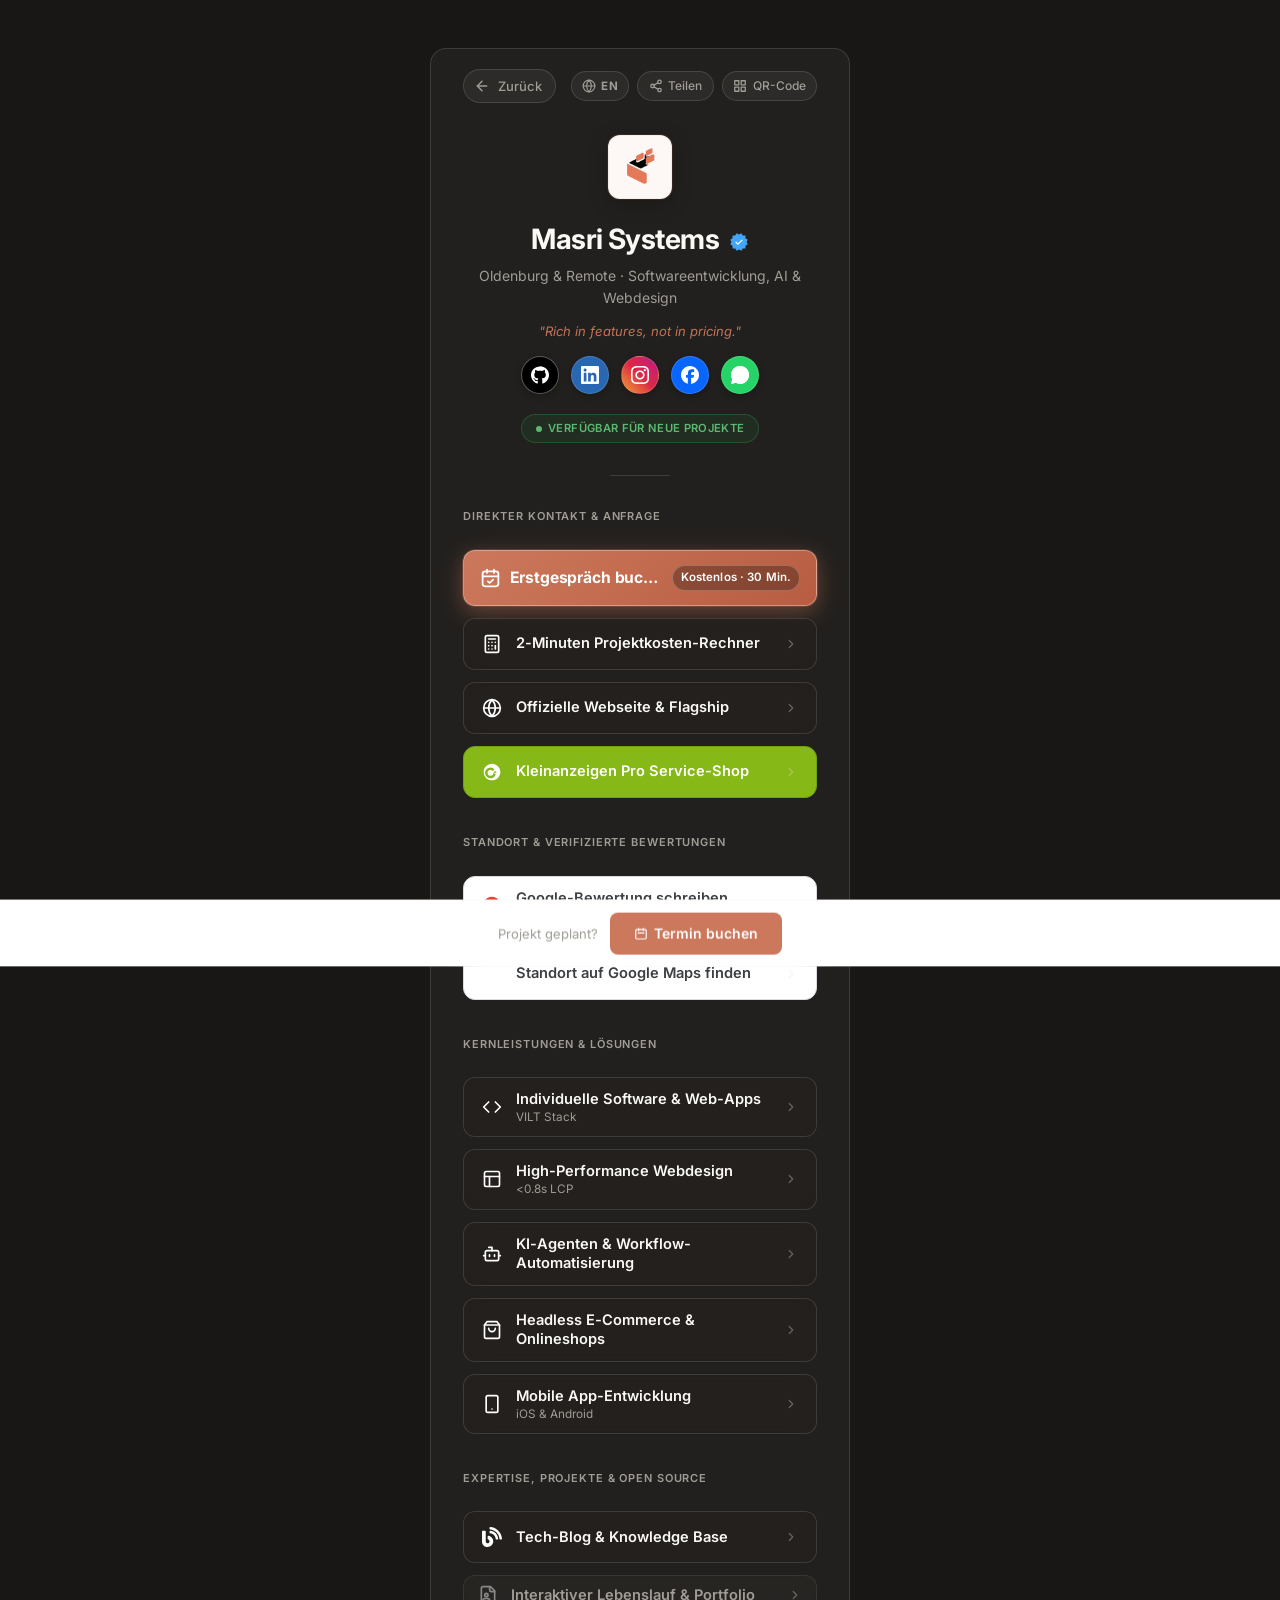
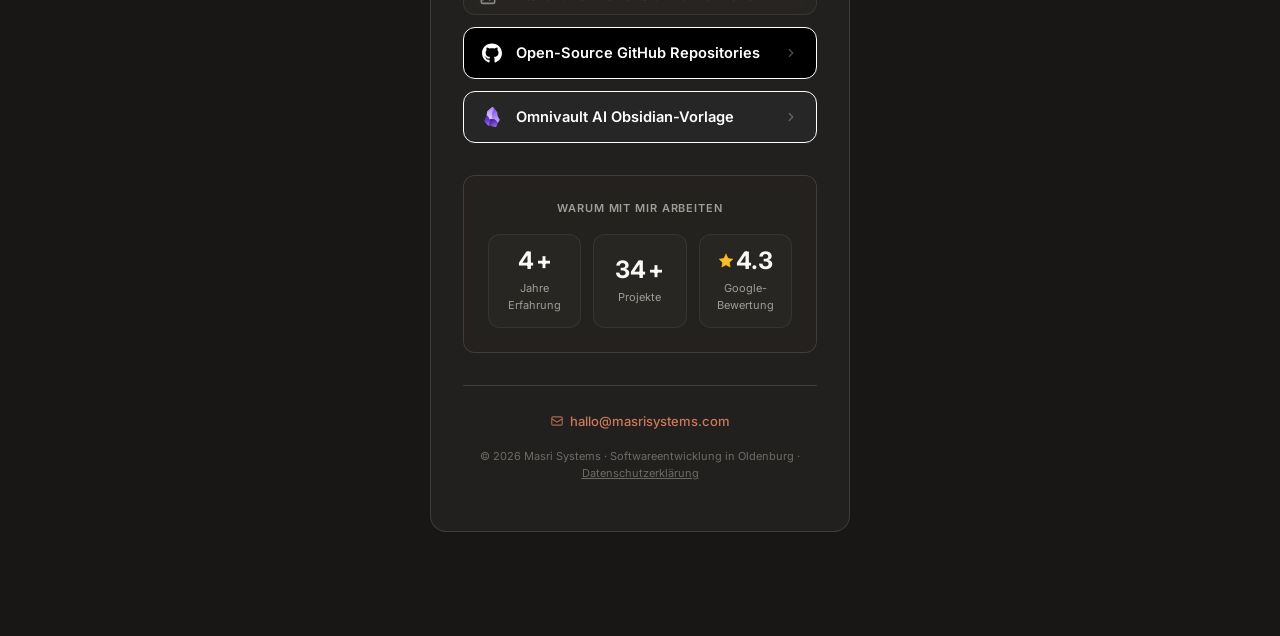
==== commit 4fd36e85: "fix(links): make background image seamless single piece without tiling" ====
--- a/hub.html
+++ b/hub.html
@@ -68,13 +68,20 @@
 
     <!-- Stylesheets -->
     <link rel="stylesheet" href="css/reset.css" />
-    <link rel="stylesheet" href="css/style.css?v=18" />
+    <link rel="stylesheet" href="css/style.css?v=19" />
     <link rel="stylesheet" href="css/brands.css?v=5" />
 
-    <!-- FOUC Prevention -->
+    <!-- FOUC Prevention & Seamless Single-Piece Background -->
     <style>
       html {
         background-color: #181715;
+      }
+      body {
+        background-color: #181715;
+        background-repeat: no-repeat;
+        background-position: center center;
+        background-size: cover;
+        background-attachment: fixed;
       }
     </style>
 
@@ -678,9 +685,13 @@
         const t = I18N[currentLang] || I18N.de
         updateStaticTexts()
 
-        // Set background image
+        // Set background image as seamless single piece
         if (profile.company && profile.company.background_url) {
           document.body.style.backgroundImage = `url('${profile.company.background_url}')`
+          document.body.style.backgroundRepeat = 'no-repeat'
+          document.body.style.backgroundPosition = 'center center'
+          document.body.style.backgroundSize = 'cover'
+          document.body.style.backgroundAttachment = 'fixed'
         }
 
         // Quick Socials
--- a/css/style.css
+++ b/css/style.css
@@ -64,6 +64,9 @@
   background-image: 
     radial-gradient(ellipse 80% 80% at 50% -20%, rgba(204, 120, 92, 0.15), rgba(24, 23, 21, 0)),
     radial-gradient(ellipse 60% 60% at 50% 120%, rgba(37, 35, 32, 0.8), rgba(24, 23, 21, 0));
+  background-repeat: no-repeat;
+  background-position: center center;
+  background-size: cover;
   background-attachment: fixed;
   min-height: 100vh;
   -webkit-font-smoothing: antialiased;
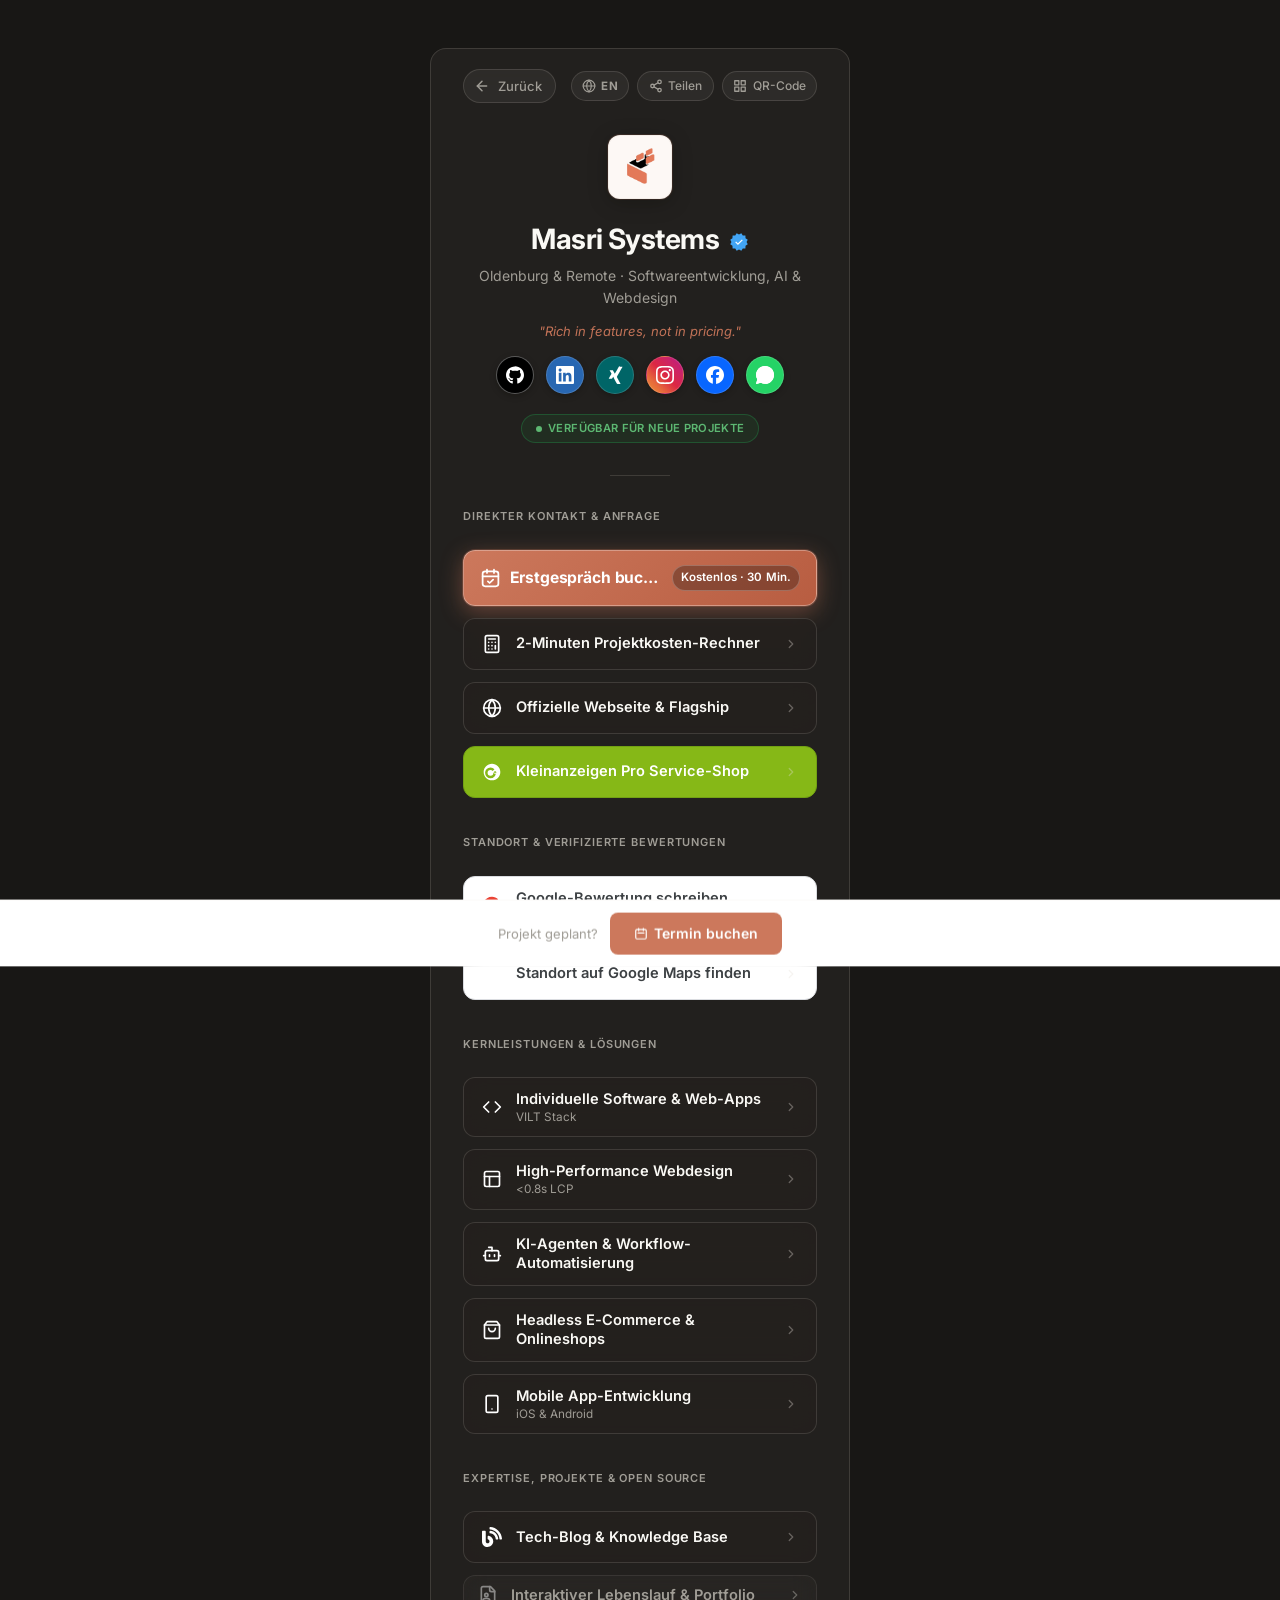
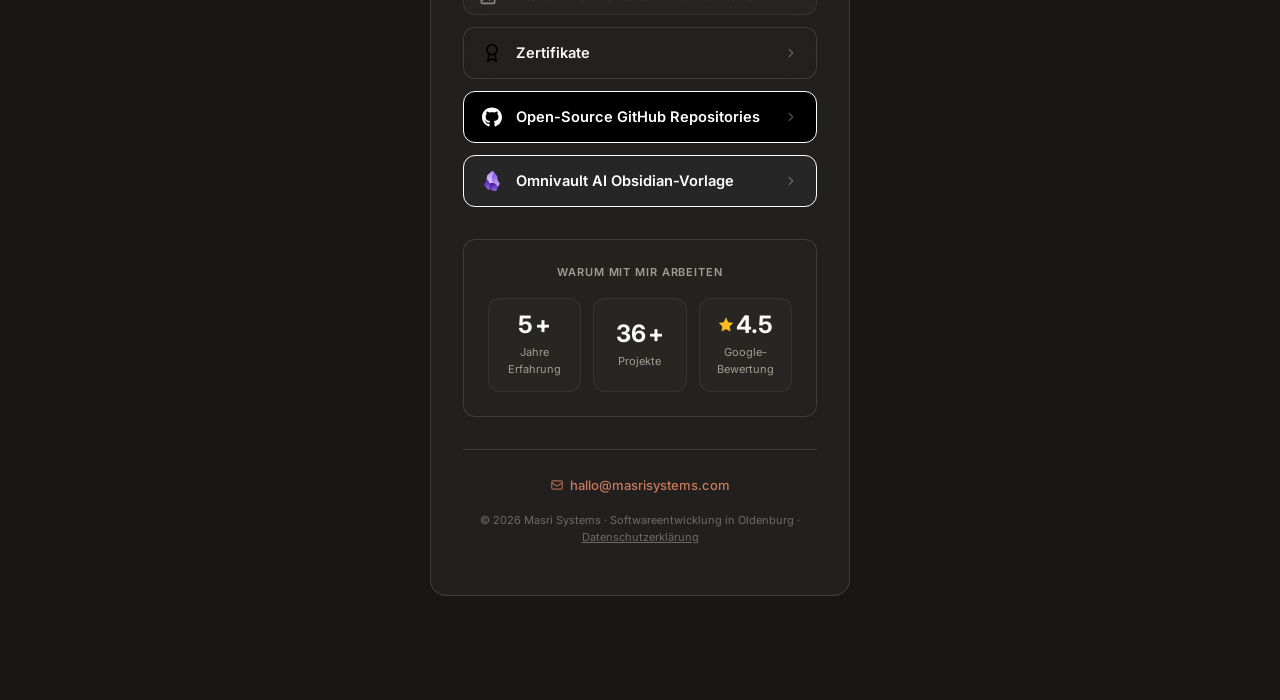
==== commit bc61e9f9: "feat(ui): add Xing to social links, pause auto QR modal, and keep top bar buttons flex row on mobile" ====
--- a/hub.html
+++ b/hub.html
@@ -187,6 +187,9 @@
             </a>
             <a href="https://www.linkedin.com/company/masri-systems" target="_blank" rel="noopener" class="social-quick-link quick-linkedin" aria-label="LinkedIn Company Page">
               <img src="images/icons/linkedin.svg" alt="LinkedIn" width="18" height="18" />
+            </a>
+            <a href="https://www.xing.com/profile/Mohamad_Masri079683" target="_blank" rel="noopener" class="social-quick-link quick-xing" aria-label="XING Profile">
+              <img src="images/icons/xing.svg" alt="XING" width="18" height="18" />
             </a>
             <a href="https://www.instagram.com/masrisystems/" target="_blank" rel="noopener" class="social-quick-link quick-instagram" aria-label="Instagram Profile">
               <img src="images/icons/instagram.svg" alt="Instagram" width="18" height="18" />
--- a/css/style.css
+++ b/css/style.css
@@ -234,6 +234,11 @@
   border: 1px solid rgba(255, 255, 255, 0.15);
 }
 
+.social-quick-link.quick-xing {
+  background: #006567;
+  border: 1px solid rgba(255, 255, 255, 0.15);
+}
+
 .social-quick-link.quick-whatsapp {
   background: #25D366;
   border: 1px solid rgba(255, 255, 255, 0.15);
@@ -482,18 +487,30 @@
 }
 @media (max-width: 600px) {
   .card-top-bar {
-    flex-direction: column;
-    align-items: stretch;
-    gap: 0.5rem;
+    display: flex;
+    flex-direction: row;
+    flex-wrap: wrap;
+    justify-content: space-between;
+    align-items: center;
+    gap: 0.35rem;
+  }
+  .card-top-bar.card-top-bar-hub {
+    justify-content: space-between;
   }
   .top-bar-actions {
-    flex-direction: column;
-    align-items: stretch;
-    width: 100%;
+    display: inline-flex;
+    flex-direction: row;
+    align-items: center;
+    gap: 0.35rem;
+    width: auto;
   }
   .top-bar-btn,
   .top-bar-back-btn {
-    width: 100%;
+    width: auto;
+    padding: 0.25rem 0.45rem;
+    font-size: 0.72rem;
+    gap: 0.25rem;
+    white-space: nowrap;
     justify-content: center;
   }
 }
--- a/css/brands.css
+++ b/css/brands.css
@@ -696,3 +696,9 @@
 	--button-text:#ffffff;
 	--button-background:#14a800;
 }
+
+/* Xing */
+.button-xing {
+	--button-text:#ffffff;
+	--button-background:#006567;
+}
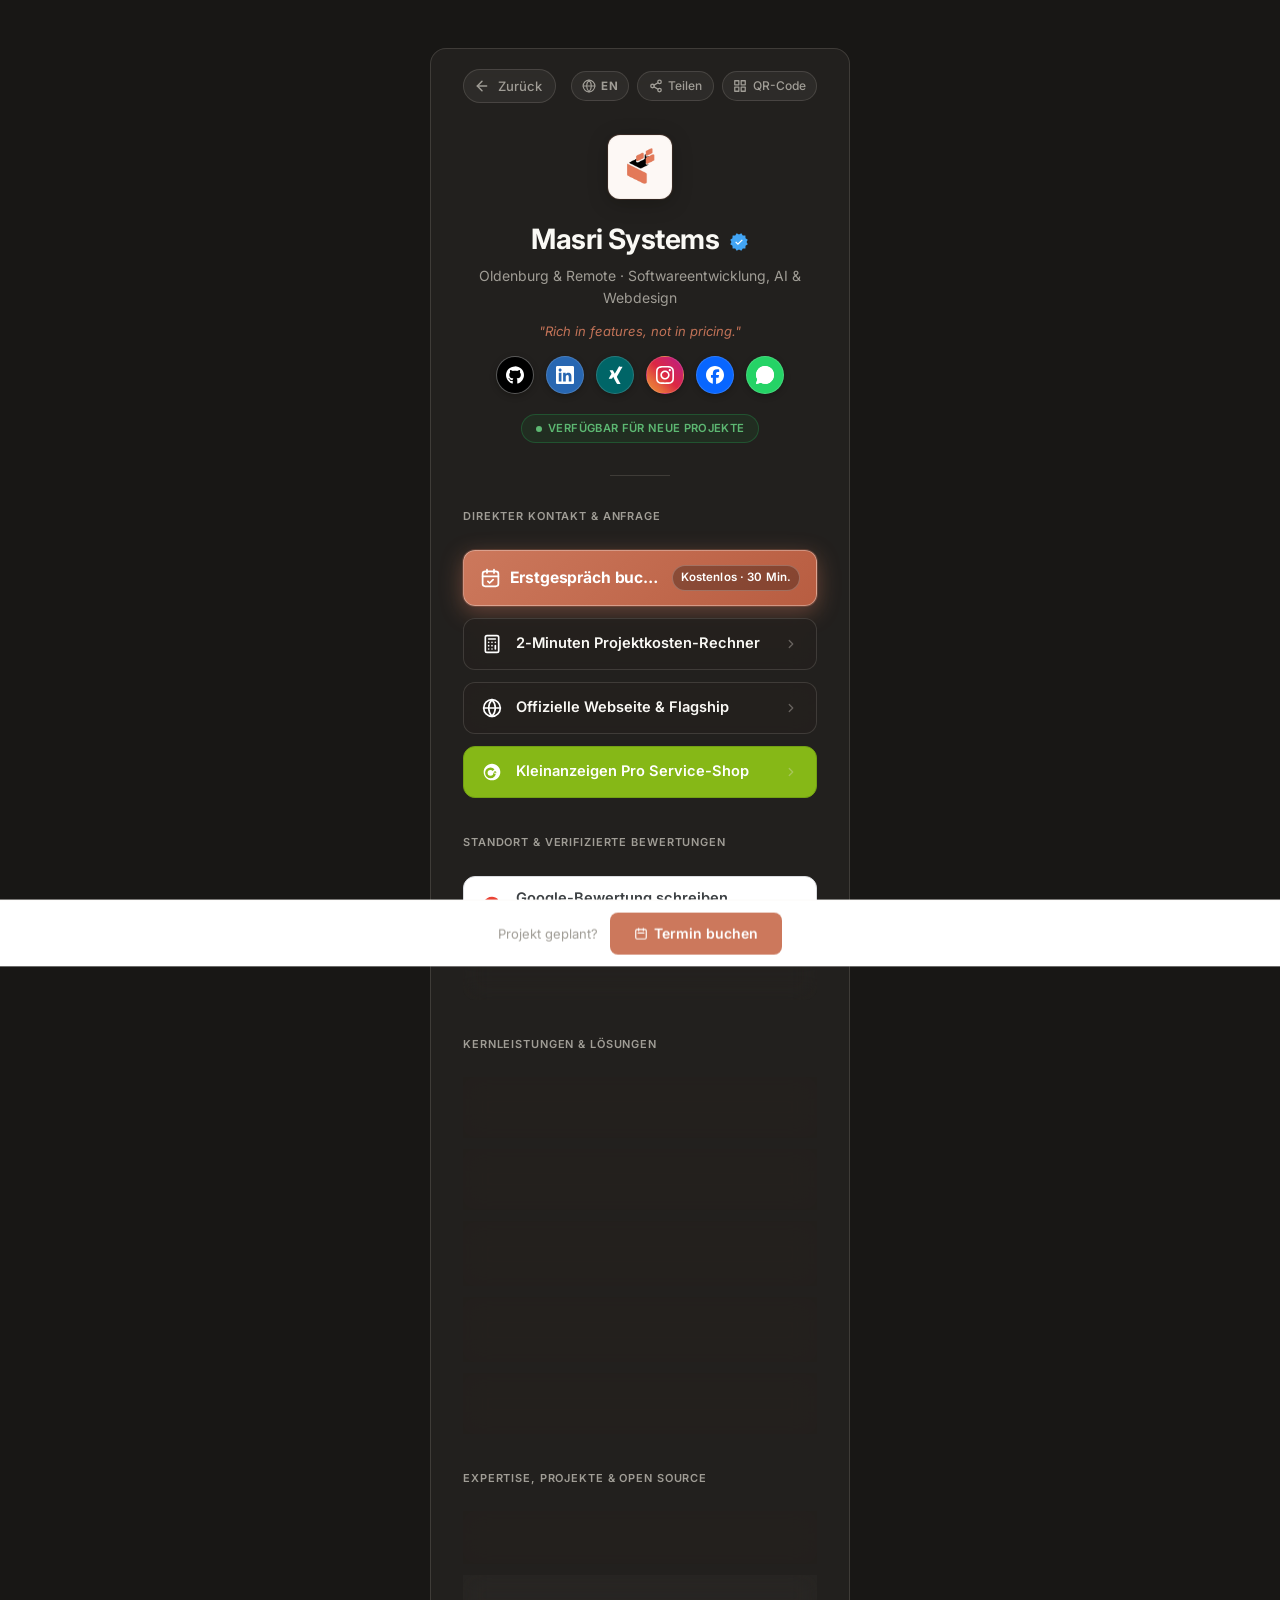
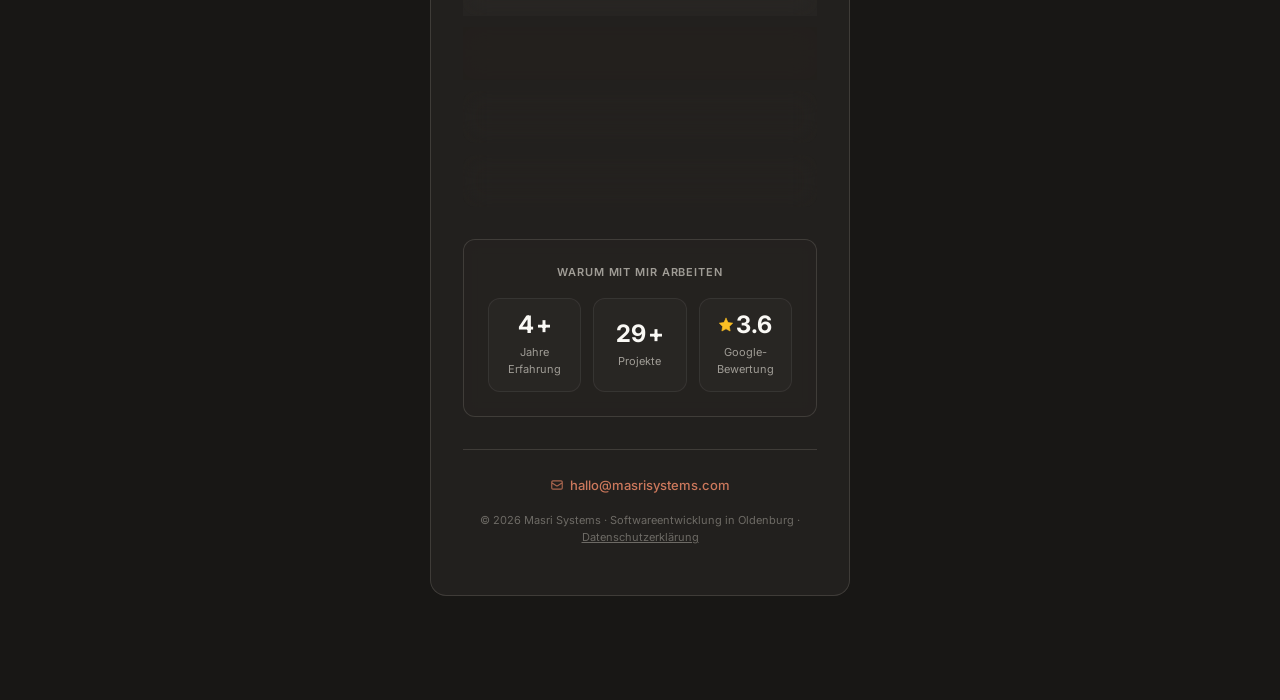
==== commit 78476a92: "fix(layout): prevent card horizontal overflow and fit top bar buttons cleanly on mobile" ====
--- a/hub.html
+++ b/hub.html
@@ -68,8 +68,8 @@
 
     <!-- Stylesheets -->
     <link rel="stylesheet" href="css/reset.css" />
-    <link rel="stylesheet" href="css/style.css?v=19" />
-    <link rel="stylesheet" href="css/brands.css?v=5" />
+    <link rel="stylesheet" href="css/style.css?v=21" />
+    <link rel="stylesheet" href="css/brands.css?v=7" />
 
     <!-- FOUC Prevention & Seamless Single-Piece Background -->
     <style>
--- a/css/style.css
+++ b/css/style.css
@@ -81,6 +81,7 @@
   justify-content: flex-start;
   min-height: 100vh;
   padding: var(--spacing-2xl) var(--spacing-md) 6.5rem;
+  overflow-x: hidden;
 }
 
 /* ── Glass Card ─────────────────────────────────── */
@@ -95,6 +96,7 @@
   padding: 1.25rem var(--spacing-xl) var(--spacing-2xl);
   text-align: center;
   animation: cardFadeIn 0.6s ease-out;
+  overflow: hidden;
 }
 
 @keyframes cardFadeIn {
@@ -489,10 +491,11 @@
   .card-top-bar {
     display: flex;
     flex-direction: row;
-    flex-wrap: wrap;
+    flex-wrap: nowrap;
     justify-content: space-between;
     align-items: center;
-    gap: 0.35rem;
+    gap: 0.25rem;
+    width: 100%;
   }
   .card-top-bar.card-top-bar-hub {
     justify-content: space-between;
@@ -501,10 +504,25 @@
     display: inline-flex;
     flex-direction: row;
     align-items: center;
-    gap: 0.35rem;
+    gap: 0.25rem;
     width: auto;
   }
-  .top-bar-btn,
+  .top-bar-btn {
+    flex: 1 1 0;
+    min-width: 0;
+    width: auto;
+    padding: 0.25rem 0.3rem;
+    font-size: 0.69rem;
+    gap: 0.2rem;
+    white-space: nowrap;
+    justify-content: center;
+  }
+  .top-bar-btn svg,
+  .top-bar-back-btn svg {
+    width: 13px;
+    height: 13px;
+    flex-shrink: 0;
+  }
   .top-bar-back-btn {
     width: auto;
     padding: 0.25rem 0.45rem;
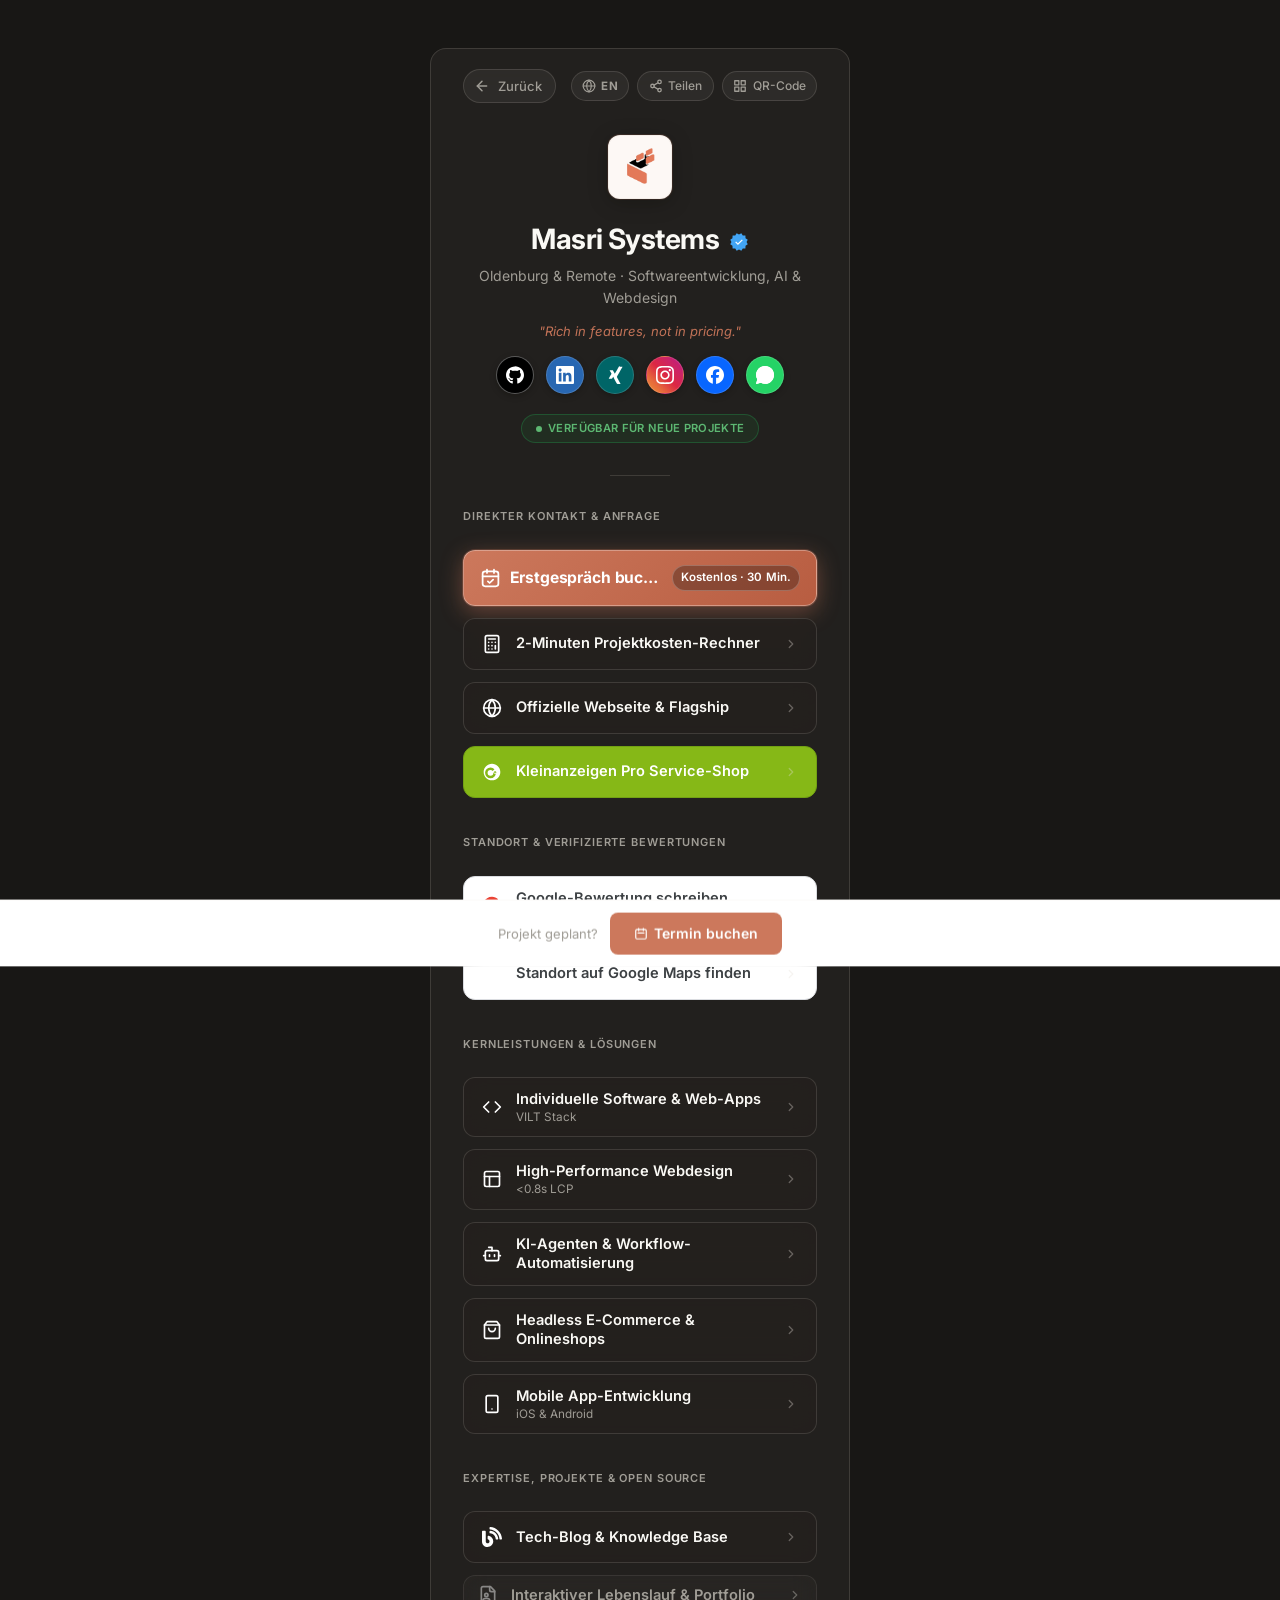
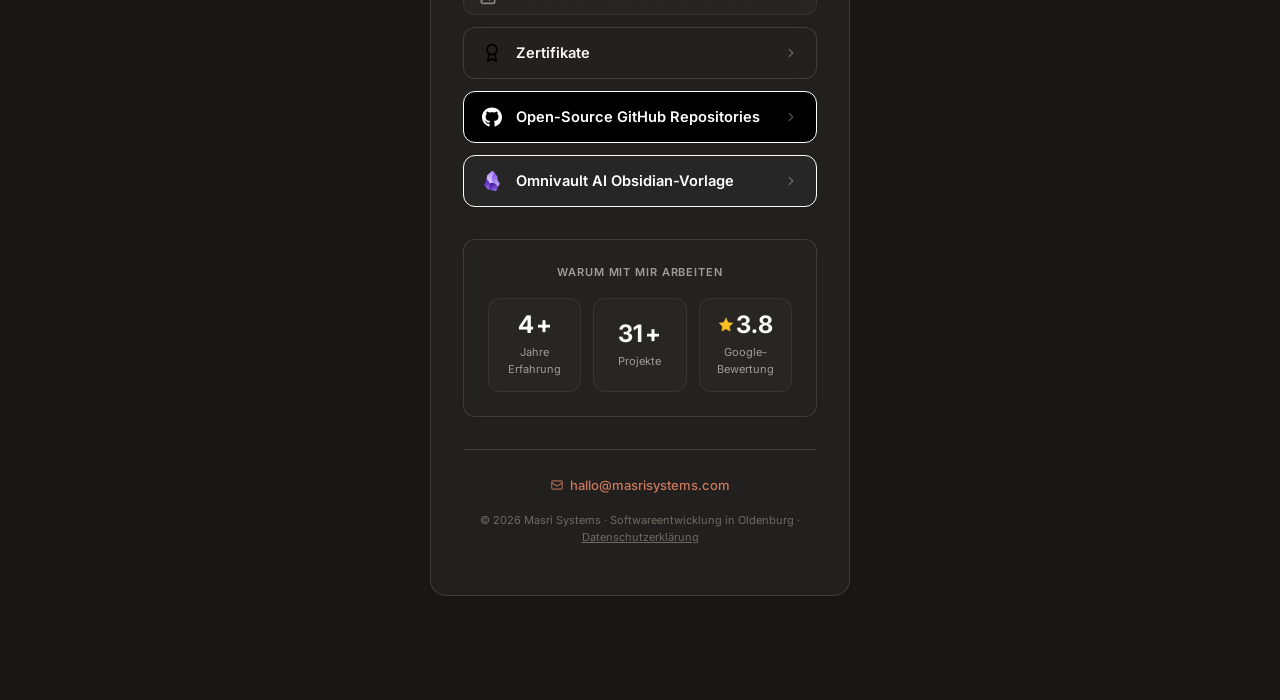
==== commit 4f344b11: "fix(mobile): use compact icon buttons for top bar on viewports under 400px" ====
--- a/hub.html
+++ b/hub.html
@@ -68,7 +68,7 @@
 
     <!-- Stylesheets -->
     <link rel="stylesheet" href="css/reset.css" />
-    <link rel="stylesheet" href="css/style.css?v=21" />
+    <link rel="stylesheet" href="css/style.css?v=22" />
     <link rel="stylesheet" href="css/brands.css?v=7" />
 
     <!-- FOUC Prevention & Seamless Single-Piece Background -->
--- a/css/style.css
+++ b/css/style.css
@@ -530,6 +530,20 @@
     gap: 0.25rem;
     white-space: nowrap;
     justify-content: center;
+  }
+}
+
+@media (max-width: 400px) {
+  .card-top-bar .top-bar-btn span:not(.lang-indicator) {
+    display: none;
+  }
+  .card-top-bar .top-bar-btn {
+    padding: 0.35rem 0.55rem;
+    flex: 0 0 auto;
+  }
+  .card-top-bar {
+    justify-content: flex-end;
+    gap: 0.4rem;
   }
 }
 
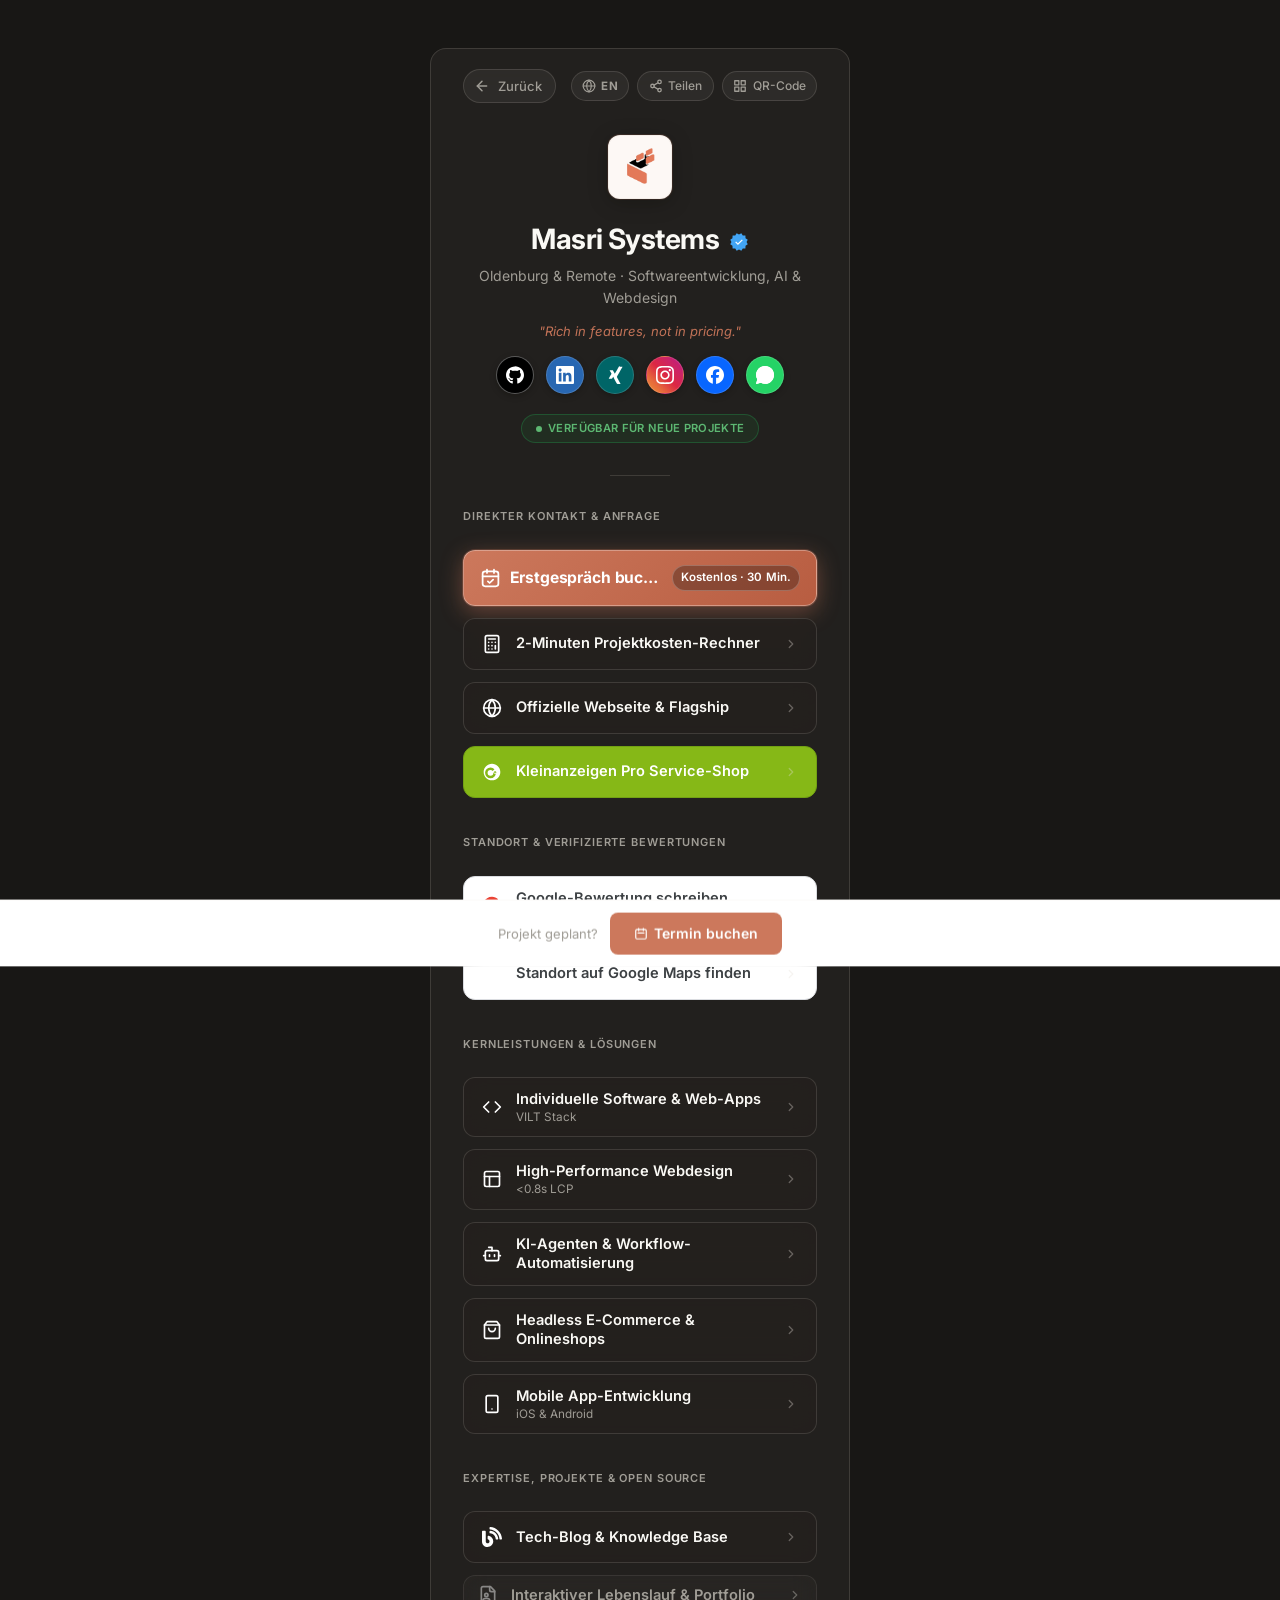
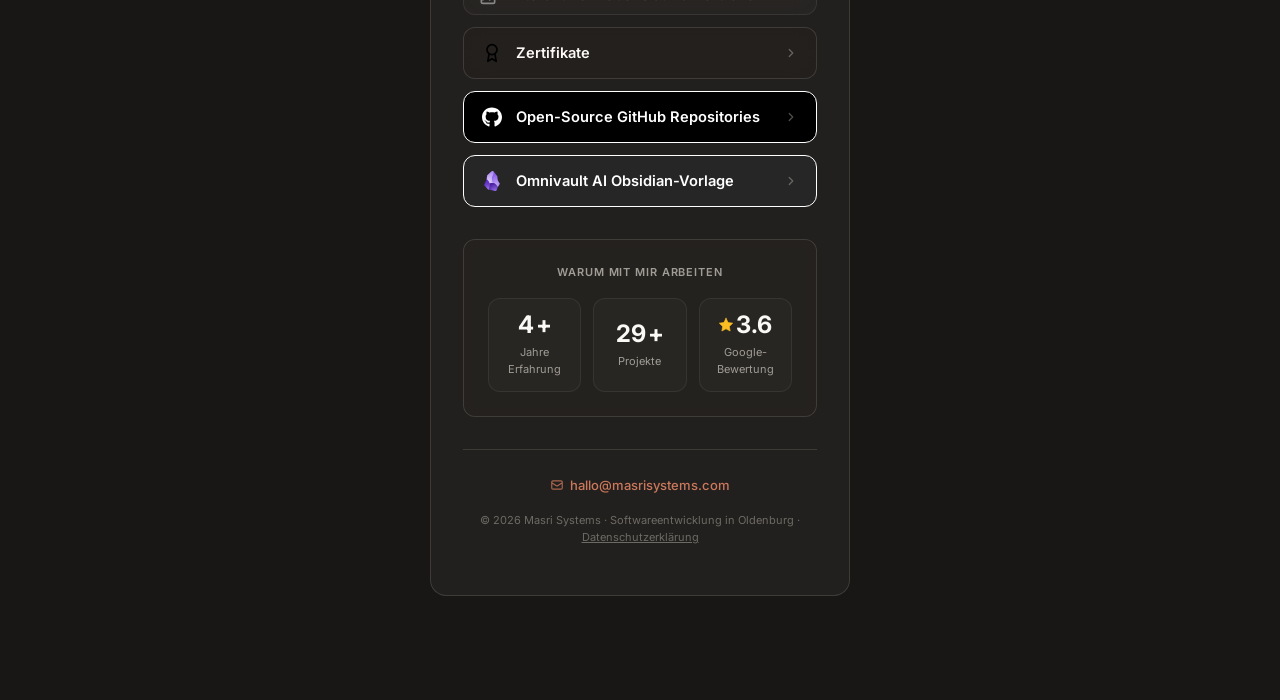
==== commit 4b79ba99: "feat(contact): update official business phone to +49 1520 4814190" ====
--- a/hub.html
+++ b/hub.html
@@ -94,7 +94,7 @@
         "image": "https://pub-342a3c651bc946c795585c46f7161a33.r2.dev/images/newLogo/masrisystems-logo-light-512x512-no-bg.png",
         "logo": "https://pub-342a3c651bc946c795585c46f7161a33.r2.dev/images/newLogo/masrisystems-logo-light-512x512-no-bg.png",
         "url": "https://links.masrisystems.com/hub.html",
-        "telephone": "+4917631579669",
+        "telephone": "+4915204814190",
         "email": "hallo@masrisystems.com",
         "priceRange": "€89 - €6.400",
         "address": {
@@ -197,7 +197,7 @@
             <a href="https://www.facebook.com/profile.php?id=61582289406696" target="_blank" rel="noopener" class="social-quick-link quick-facebook" aria-label="Facebook Page">
               <img src="images/icons/facebook.svg" alt="Facebook" width="18" height="18" />
             </a>
-            <a href="https://wa.me/4917631579669" target="_blank" rel="noopener" class="social-quick-link quick-whatsapp" aria-label="WhatsApp Chat">
+            <a href="https://wa.me/4915204814190" target="_blank" rel="noopener" class="social-quick-link quick-whatsapp" aria-label="WhatsApp Chat">
               <img src="images/icons/whatsapp.svg" alt="WhatsApp" width="18" height="18" />
             </a>
           </div>
